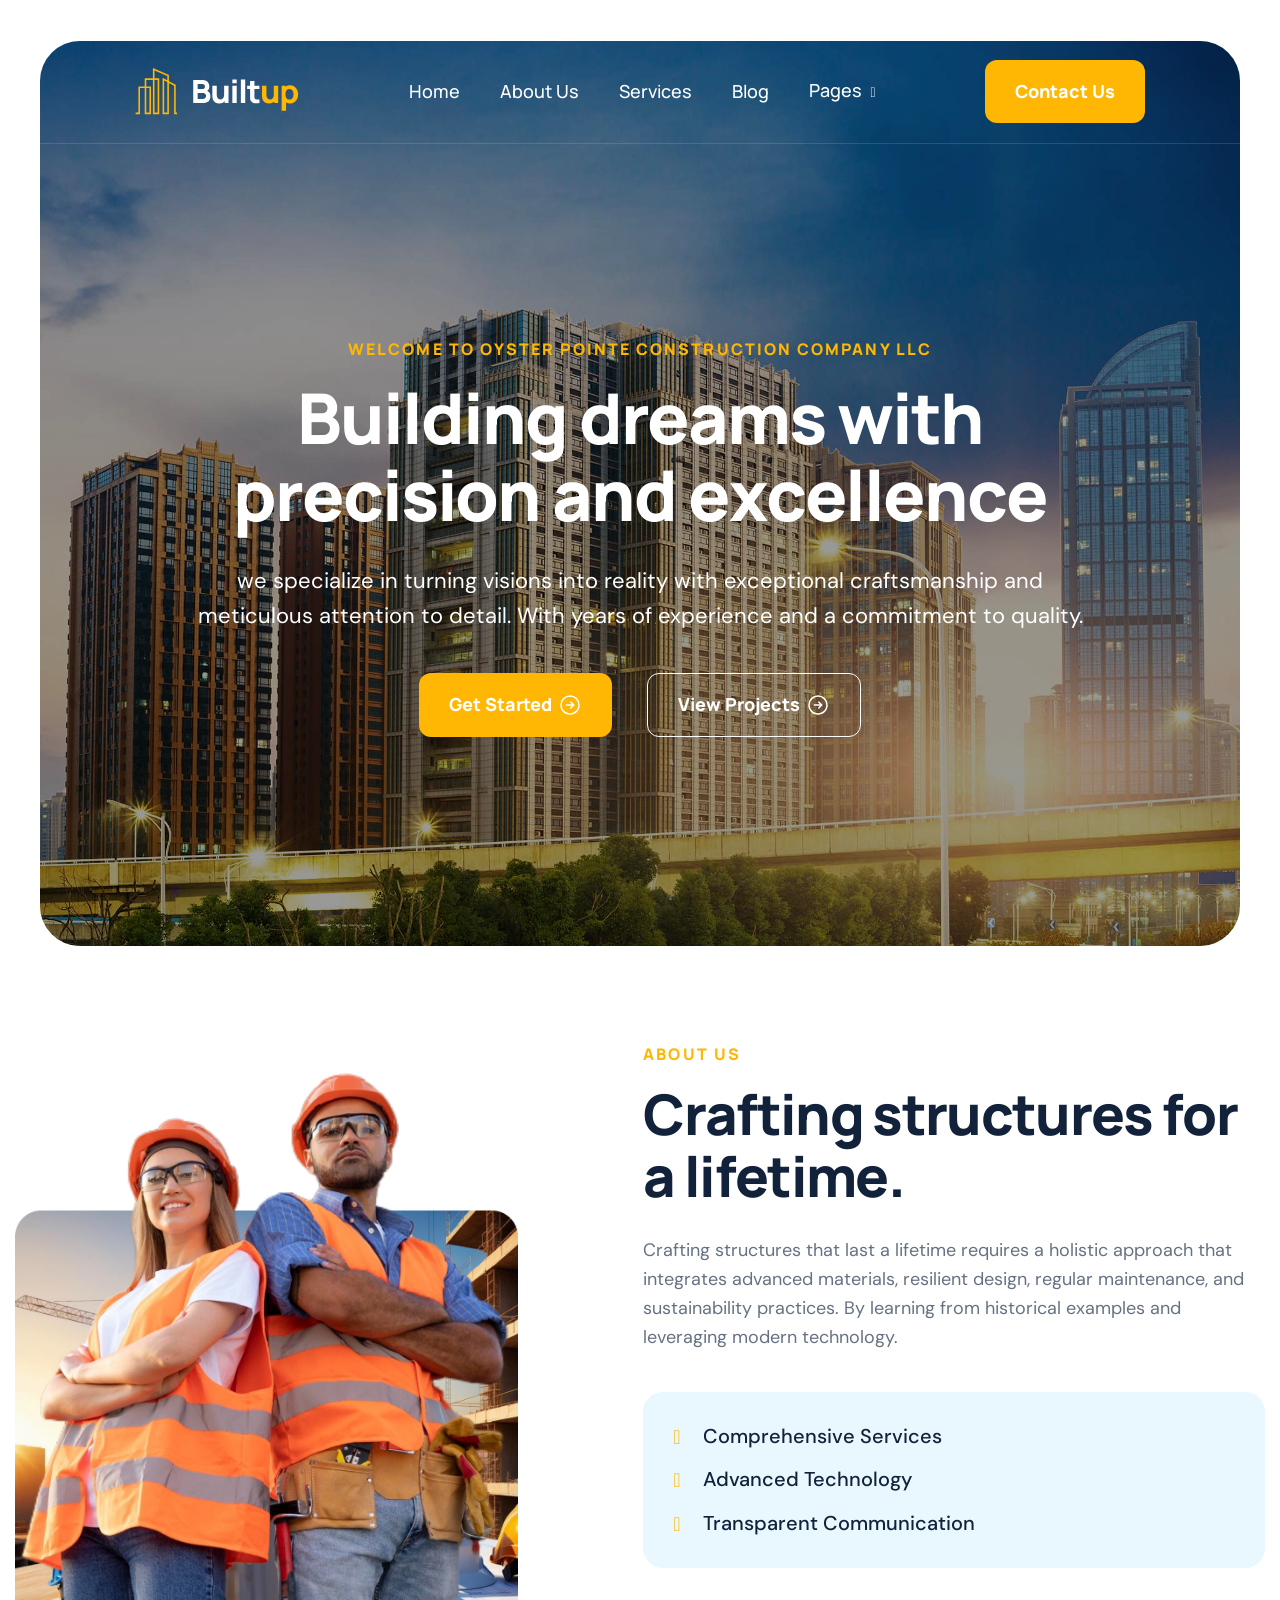
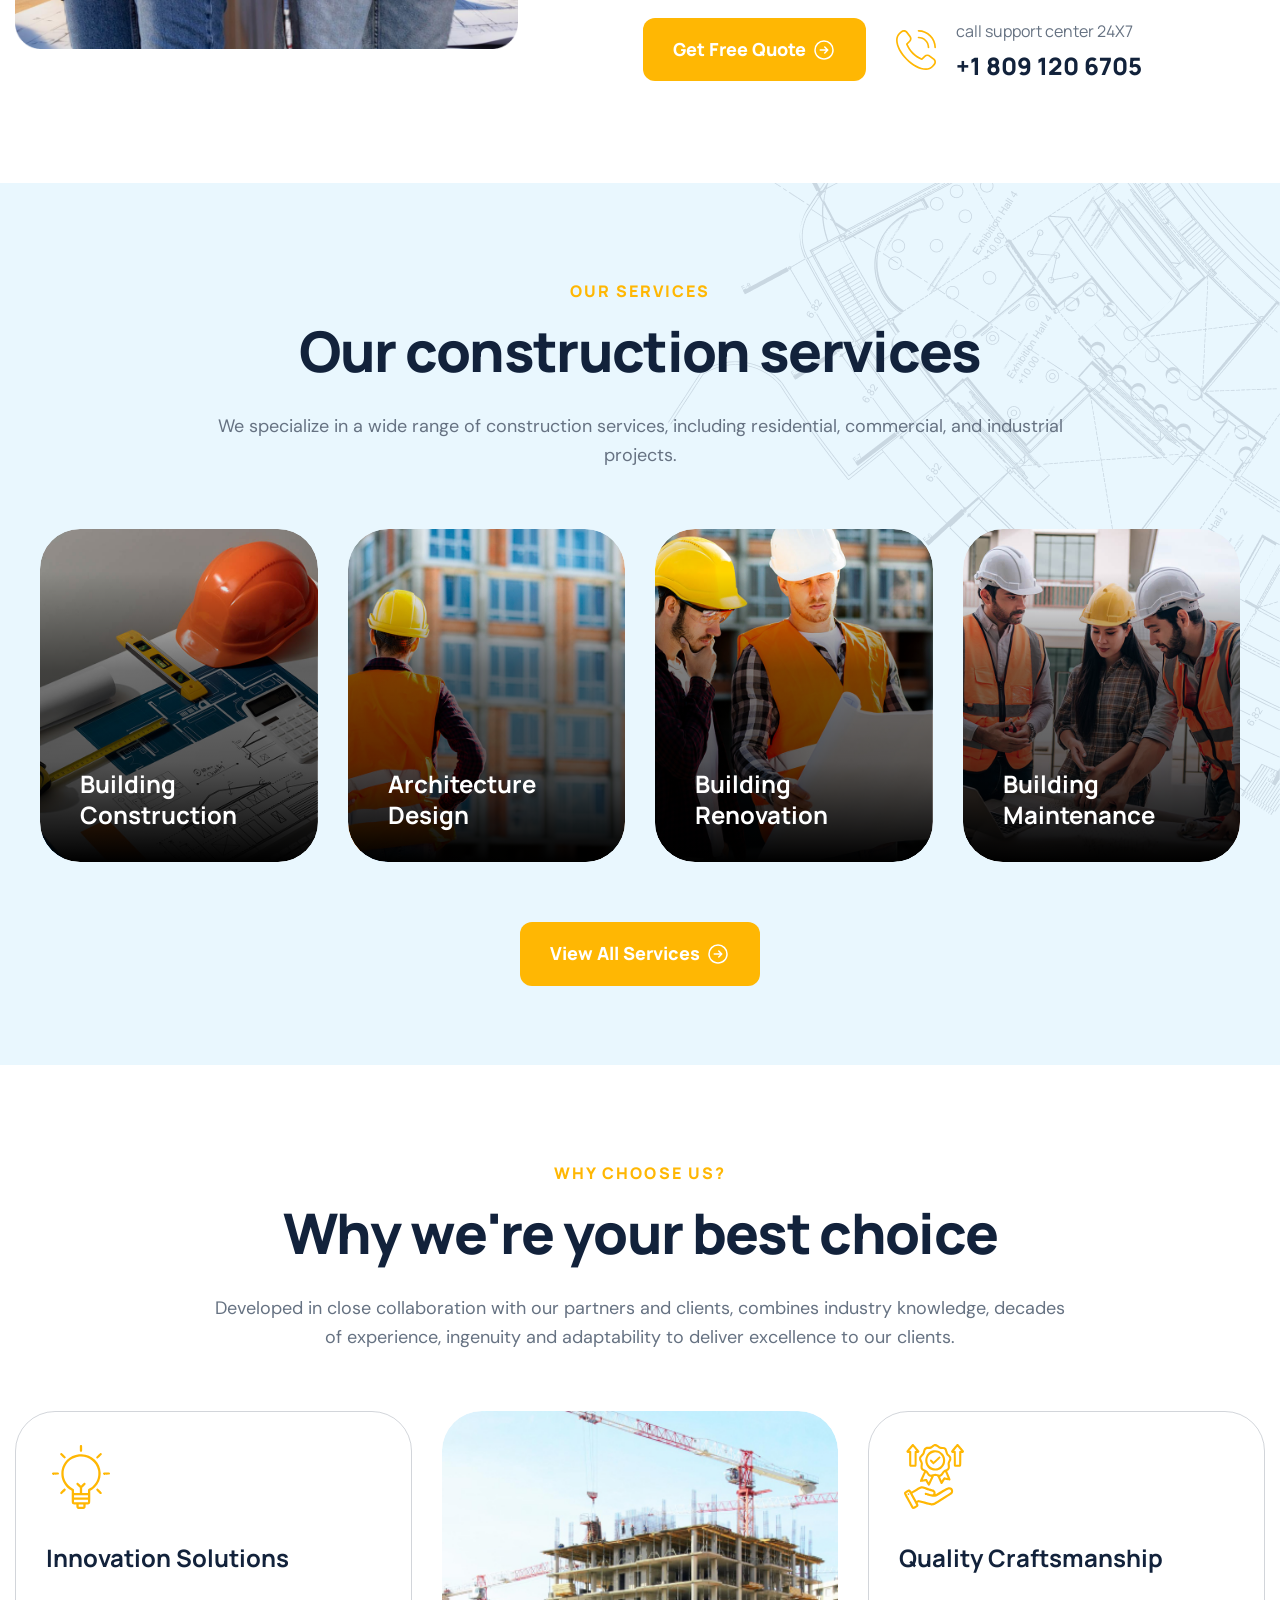
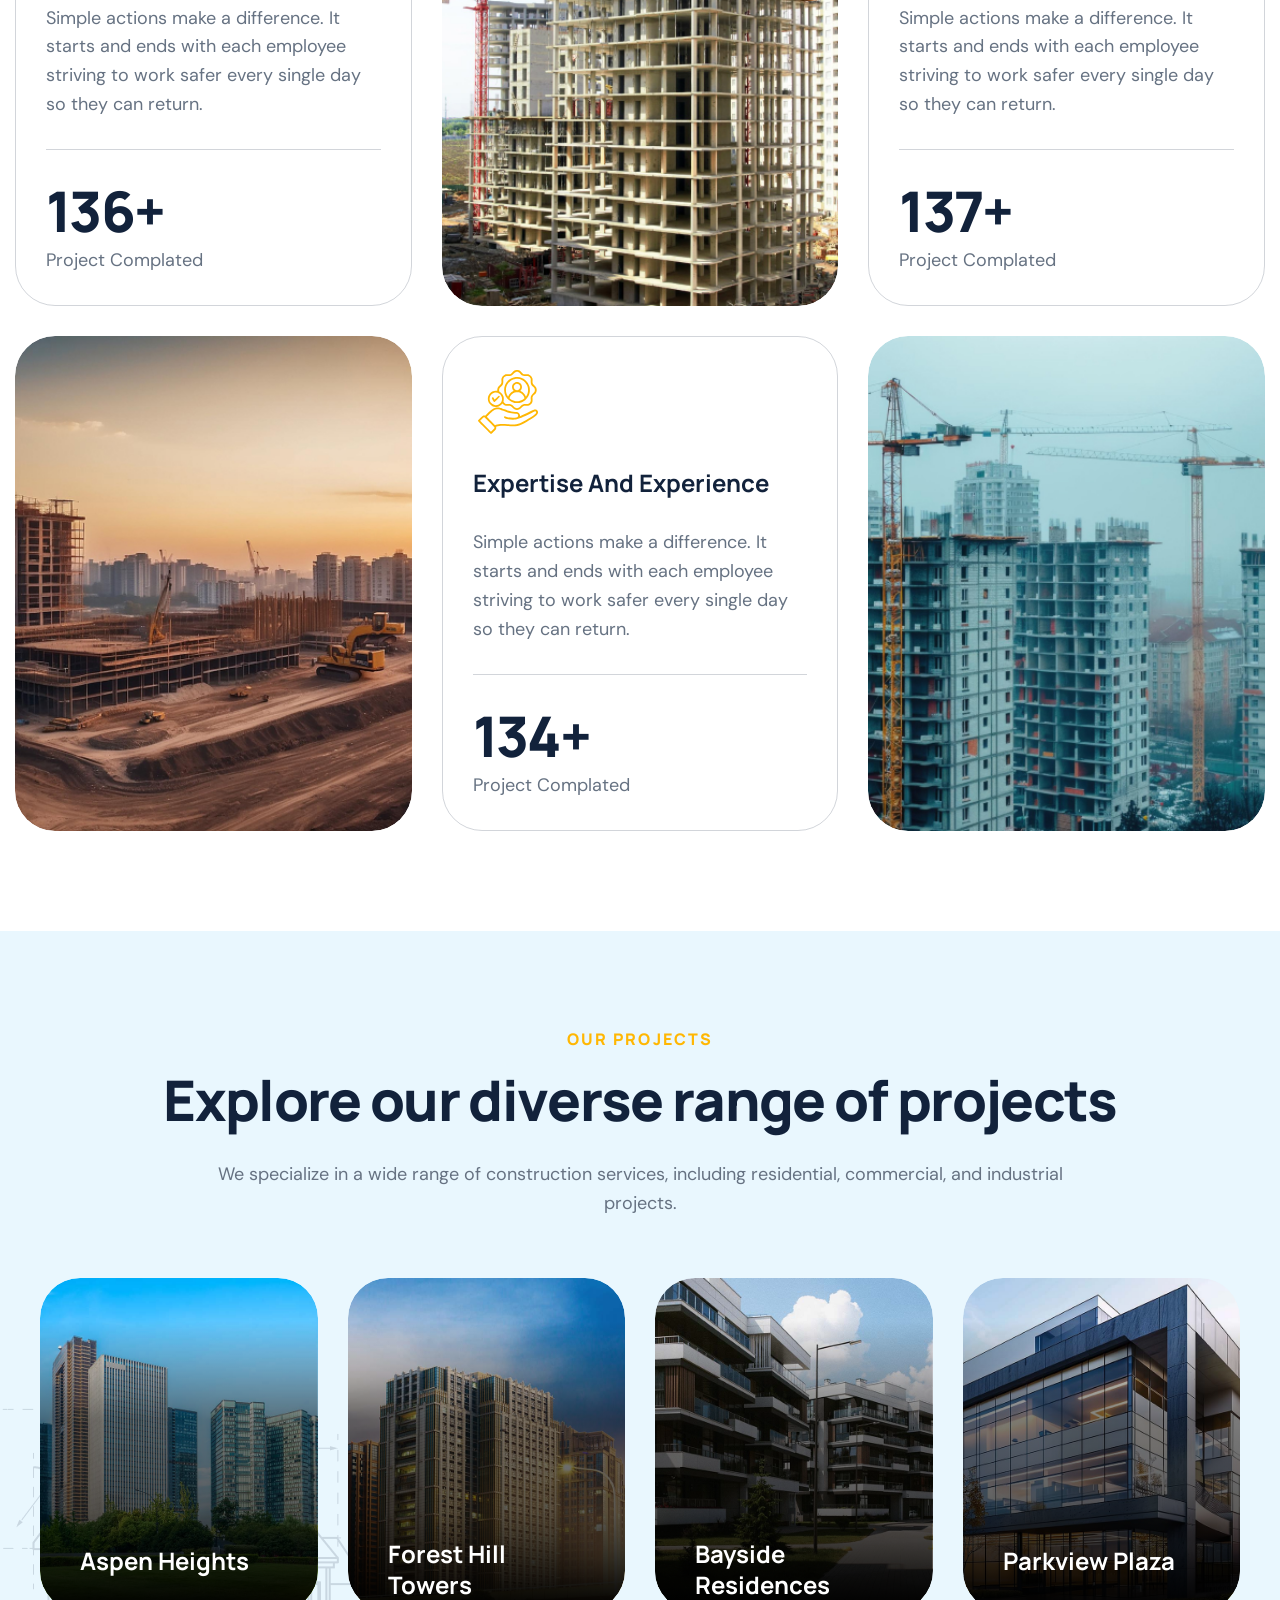
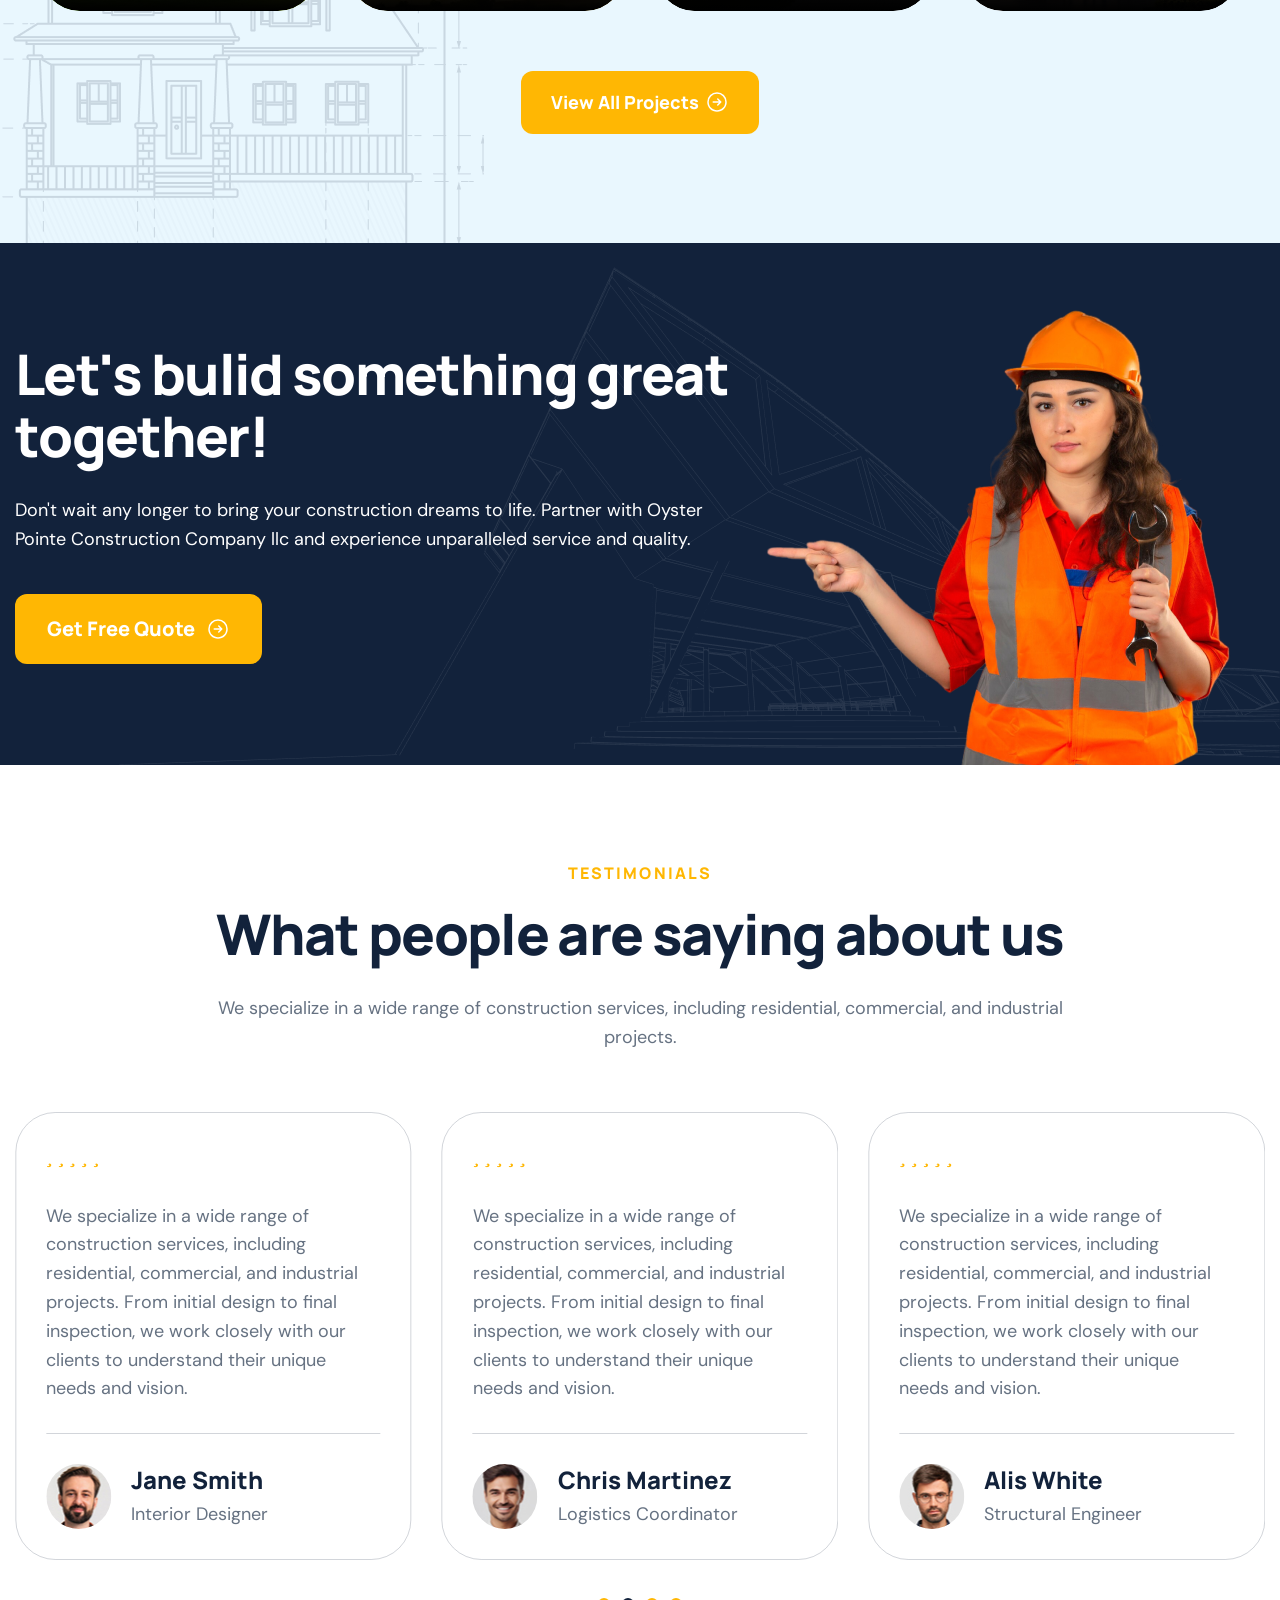
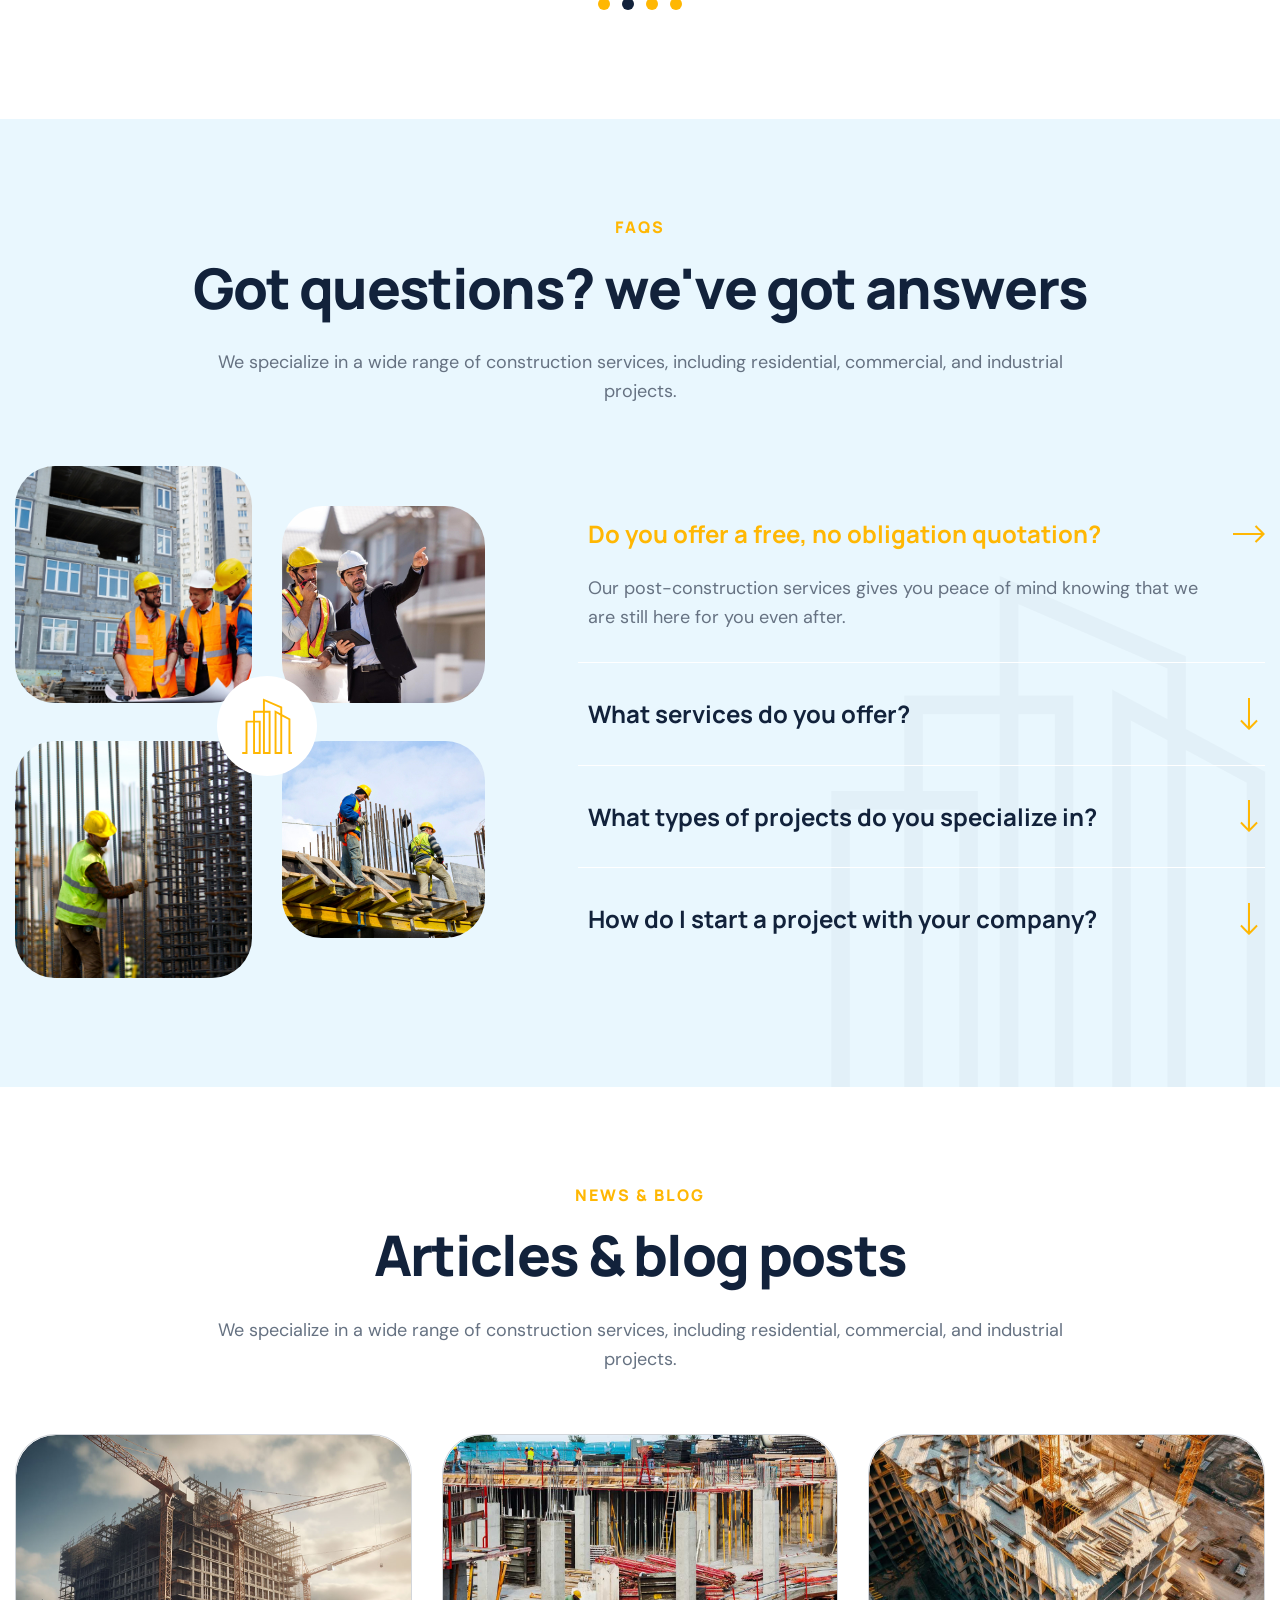
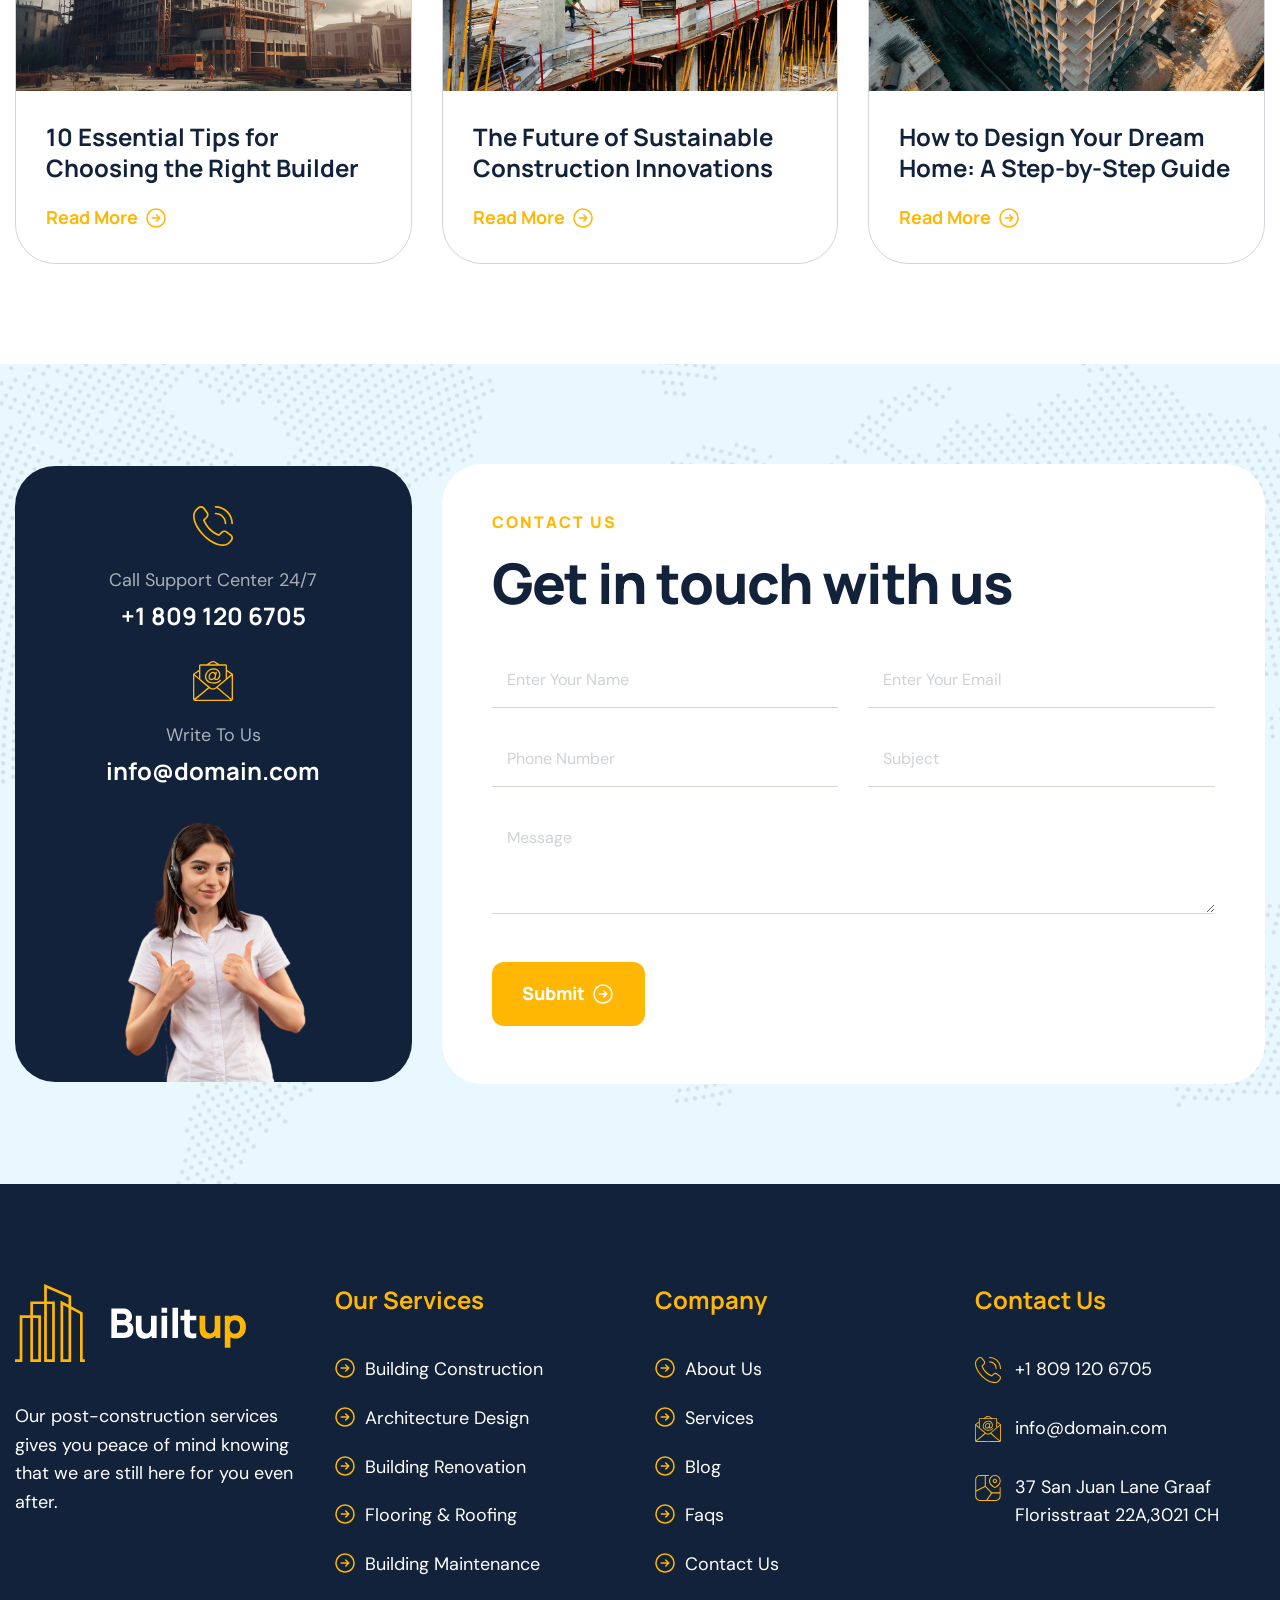
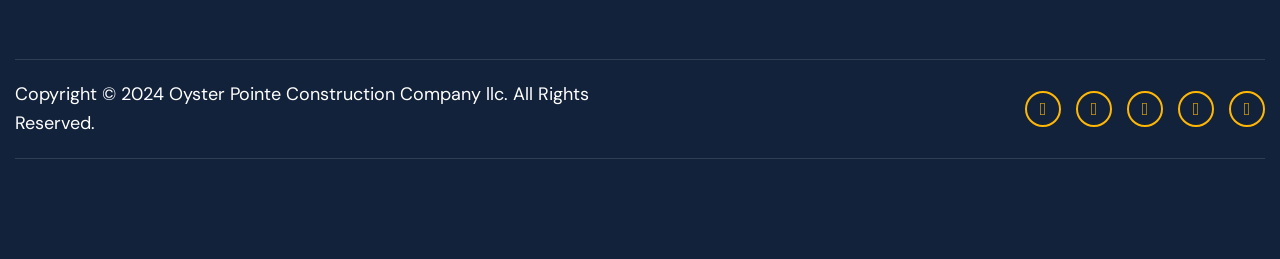
==== index.html @ 9fd646b0 "editing content and structure" ====
<!DOCTYPE html>
<html lang="zxx">

<head>
    <!-- Meta -->
    <meta charset="utf-8">
    <meta http-equiv="X-UA-Compatible" content="IE=edge">
    <meta name="viewport" content="width=device-width, initial-scale=1.0">
    <meta name="description" content="">
    <meta name="keywords" content="">
    <meta name="author" content="Awaiken">
    <!-- Page Title -->
    <title>Oyster Pointe Construction Company llc - Construction HTML Template</title>
    <!-- Favicon Icon -->
    <link rel="shortcut icon" type="image/x-icon" href="images/favicon.png">
    <!-- Google Fonts Css-->
    <link rel="preconnect" href="https://fonts.googleapis.com">
    <link rel="preconnect" href="https://fonts.gstatic.com" crossorigin>
    <link
        href="https://fonts.googleapis.com/css2?family=DM+Sans:ital,opsz,wght@0,9..40,100..1000;1,9..40,100..1000&family=Manrope:wght@200..800&display=swap"
        rel="stylesheet">
    <!-- Bootstrap Css -->
    <link href="css/bootstrap.min.css" rel="stylesheet" media="screen">
    <!-- SlickNav Css -->
    <link href="css/slicknav.min.css" rel="stylesheet">
    <!-- Swiper Css -->
    <link rel="stylesheet" href="css/swiper-bundle.min.css">
    <!-- Font Awesome Icon Css-->
    <link href="css/all.css" rel="stylesheet" media="screen">
    <!-- Animated Css -->
    <link href="css/animate.css" rel="stylesheet">
    <!-- Magnific Popup Core Css File -->
    <link rel="stylesheet" href="css/magnific-popup.css">
    <!-- Mouse Cursor Css File -->
    <link rel="stylesheet" href="css/mousecursor.css">
    <!-- Main Custom Css -->
    <link href="css/custom.css" rel="stylesheet" media="screen">
</head>

<body>

    <!-- Preloader Start -->
    <div class="preloader">
        <div class="loading-container">
            <div class="loading"></div>
            <div id="loading-icon"><img src="images/loader.svg" alt=""></div>
        </div>
    </div>
    <!-- Preloader End -->

    <!-- Header Start -->
    <header class="main-header">
        <div class="header-sticky">
            <nav class="navbar navbar-expand-lg">
                <div class="container-fluid">
                    <!-- Logo Start -->
                    <a class="navbar-brand" href="./">
                        <img src="images/logo.svg" alt="Logo">
                    </a>
                    <!-- Logo End -->

                    <!-- Main Menu Start -->
                    <div class="collapse navbar-collapse main-menu">
                        <div class="nav-menu-wrapper">
                            <ul class="navbar-nav mr-auto" id="menu">
                                <li class="nav-item"><a class="nav-link" href="./">Home</a>
                                </li>
                                <li class="nav-item"><a class="nav-link" href="about.html">About Us</a></li>
                                <li class="nav-item"><a class="nav-link" href="service.html">Services</a></li>
                                <li class="nav-item"><a class="nav-link" href="blog.html">Blog</a></li>
                                <li class="nav-item submenu"><a class="nav-link" href="#">Pages</a>
                                    <ul>
                                        <li class="nav-item"><a class="nav-link" href="team.html">Our Team</a></li>
                                        <li class="nav-item"><a class="nav-link" href="faqs.html">FAQ</a></li>
                                    </ul>
                                </li>
                                <li class="nav-item highlighted-menu"><a class="nav-link" href="contact.html">Contact
                                        Us</a></li>
                            </ul>
                        </div>
                        <!-- Let’s Start Button Start -->
                        <div class="header-btn d-inline-flex">
                            <a href="contact.html" class="btn-default">Contact Us</a>
                        </div>
                        <!-- Let’s Start Button End -->
                    </div>
                    <!-- Main Menu End -->
                    <div class="navbar-toggle"></div>
                </div>
            </nav>
            <div class="responsive-menu"></div>
        </div>
    </header>
    <!-- Header End -->

    <!-- Hero Section Start -->
    <div class="hero bg-section hero-video">
        <!-- Video Start -->
        <div class="hero-bg-video">
            <!-- Selfhosted Video Start -->
            <video autoplay muted loop id="myVideo">
                <source src="images/hero-bg-video.mp4" type="video/mp4">
            </video>
            <!-- Selfhosted Video End -->

            <!-- Youtube Video Start -->
            <!-- <div id="herovideo" class="player" data-property="{videoURL:'TzfnlPxCZv0',containment:'.hero-video', showControls:false, autoPlay:true, loop:true, vol:0, mute:false, startAt:0,  stopAt:296, opacity:1, addRaster:true, quality:'large', optimizeDisplay:true}"></div> -->
            <!-- Youtube Video End -->
        </div>
        <!-- Video End -->
        <div class="container">
            <div class="row align-items-center">
                <div class="col-lg-12">
                    <!-- Hero Content Start -->
                    <div class="hero-content">
                        <div class="section-title">
                            <h3 class="wow fadeInUp">welcome to Oyster Pointe Construction Company llc</h3>
                            <h1 class="text-anime-style-3" data-cursor="-opaque">Building dreams with precision and
                                excellence</h1>
                            <p class="wow fadeInUp" data-wow-delay="0.25s">we specialize in turning visions into reality
                                with exceptional craftsmanship and meticulous attention to detail. With years of
                                experience and a commitment to quality.</p>
                        </div>

                        <div class="hero-content-body wow fadeInUp" data-wow-delay="0.5s">
                            <a href="#" class="btn-default">get started</a>
                            <a href="#" class="btn-default btn-highlighted">view Projects</a>
                        </div>
                    </div>
                    <!-- Hero Content End -->
                </div>
            </div>
        </div>
    </div>
    <!-- Hero Section End -->

    <!-- About Section Start -->
    <div class="about-us">
        <div class="container">
            <div class="row align-items-center">
                <div class="col-lg-5">
                    <!-- About Us Image Start -->
                    <div class="about-image">
                        <div class="about-img">
                            <figure class="reveal">
                                <img src="images/about-us-img.png" alt="">
                            </figure>
                        </div>
                    </div>
                    <!-- About Us Image End -->
                </div>

                <div class="col-lg-7">
                    <!-- About Content Start -->
                    <div class="about-content">
                        <!-- Section Title Start -->
                        <div class="section-title">
                            <h3 class="wow fadeInUp">About us</h3>
                            <h2 class="text-anime-style-3" data-cursor="-opaque">Crafting structures for a lifetime.
                            </h2>
                            <p class="wow fadeInUp" data-wow-delay="0.25s">Crafting structures that last a lifetime
                                requires a holistic approach that integrates advanced materials, resilient design,
                                regular maintenance, and sustainability practices. By learning from historical examples
                                and leveraging
                                modern technology.</p>
                        </div>
                        <!-- Section Title End -->

                        <!-- About Content Body Start -->
                        <div class="about-content-body wow fadeInUp" data-wow-delay="0.5s">
                            <ul>
                                <li>Comprehensive Services</li>
                                <li>Advanced Technology</li>
                                <li>Transparent Communication</li>
                            </ul>
                        </div>
                        <!-- About Content Body End -->

                        <!-- About Content Footer Start -->
                        <div class="about-content-footer wow fadeInUp" data-wow-delay="0.75s">
                            <div class="about-footer-btn">
                                <a href="#" class="btn-default">get free quote</a>
                            </div>
                            <div class="about-contact-support">
                                <div class="icon-box">
                                    <img src="images/icon-phone.svg" alt="">
                                </div>
                                <div class="about-support-content">
                                    <p>call support center 24X7</p>
                                    <h3>+1 809 120 6705</h3>
                                </div>
                            </div>
                        </div>
                        <!-- About Content Footer End -->
                    </div>
                </div>
            </div>
        </div>
    </div>
    <!-- About Section End -->

    <!-- Our Service Section Start -->
    <div class="our-service">
        <div class="light-bg-section">
            <div class="container-fluid">
                <div class="row section-row">
                    <div class="col-lg-12">
                        <!-- Section Title Start -->
                        <div class="section-title">
                            <h3 class="wow fadeInUp">our services</h3>
                            <h2 class="text-anime-style-3" data-cursor="-opaque">Our construction services</h2>
                            <p class="wow fadeInUp" data-wow-delay="0.25s">We specialize in a wide range of construction
                                services, including residential, commercial, and industrial projects.</p>
                        </div>
                        <!-- Section Title End -->
                    </div>
                </div>

                <div class="row">
                    <div class="col-lg-3 col-md-6">
                        <!-- Service Item Start -->
                        <div class="service-item wow fadeInUp" data-wow-delay="0.25s">
                            <!-- Service Image Start -->
                            <div class="service-image" data-cursor-text="View">
                                <a href="./service.html">
                                    <figure>
                                        <img src="images/service-img-1.jpg" alt="">
                                    </figure>
                                </a>
                            </div>
                            <!-- Service Image End -->

                            <!-- Service Body Start -->
                            <div class="service-body">
                                <!-- Service Body Title Start -->
                                <div class="service-body-title">
                                    <h3>building construction</h3>
                                </div>
                                <!-- Service Body Title End -->

                                <!-- Service Content Start -->
                                <div class="service-content">
                                    <p>Our post-construction services gives you peace of mind knowing that we are still
                                        here for you even after.</p>
                                    <div class="service-content-footer">
                                        <a href="./service.html" class="readmore-btn">view more</a>
                                    </div>
                                </div>
                                <!-- Service Content End -->
                            </div>
                            <!-- Service Body End -->
                        </div>
                        <!-- Service Item End -->
                    </div>

                    <div class="col-lg-3 col-md-6">
                        <!-- Service Item Start -->
                        <div class="service-item wow fadeInUp" data-wow-delay="0.5s">
                            <!-- Service Image Start -->
                            <div class="service-image" data-cursor-text="View">
                                <a href="./service.html">
                                    <figure>
                                        <img src="images/service-img-2.jpg" alt="">
                                    </figure>
                                </a>
                            </div>
                            <!-- Service Image End -->

                            <!-- Service Body Start -->
                            <div class="service-body">
                                <!-- Service Body Title Start -->
                                <div class="service-body-title">
                                    <h3>architecture design</h3>
                                </div>
                                <!-- Service Body Title End -->

                                <!-- Service Content Start -->
                                <div class="service-content">
                                    <p>Our post-construction services gives you peace of mind knowing that we are still
                                        here for you even after.</p>
                                    <div class="service-content-footer">
                                        <a href="./service.html" class="readmore-btn">view more</a>
                                    </div>
                                </div>
                                <!-- Service Content End -->
                            </div>
                            <!-- Service Body End -->
                        </div>
                        <!-- Service Item End -->
                    </div>

                    <div class="col-lg-3 col-md-6">
                        <!-- Service Item Start -->
                        <div class="service-item wow fadeInUp" data-wow-delay="0.75s">
                            <!-- Service Image Start -->
                            <div class="service-image" data-cursor-text="View">
                                <a href="./service.html">
                                    <figure>
                                        <img src="images/service-img-3.jpg" alt="">
                                    </figure>
                                </a>
                            </div>
                            <!-- Service Image End -->

                            <!-- Service Body Start -->
                            <div class="service-body">
                                <!-- Service Body Title Start -->
                                <div class="service-body-title">
                                    <h3>building renovation</h3>
                                </div>
                                <!-- Service Body Title End -->

                                <!-- Service Content Start -->
                                <div class="service-content">
                                    <p>Our post-construction services gives you peace of mind knowing that we are still
                                        here for you even after.</p>
                                    <div class="service-content-footer">
                                        <a href="./service.html" class="readmore-btn">view more</a>
                                    </div>
                                </div>
                                <!-- Service Content End -->
                            </div>
                            <!-- Service Body End -->
                        </div>
                        <!-- Service Item End -->
                    </div>

                    <div class="col-lg-3 col-md-6">
                        <!-- Service Item Start -->
                        <div class="service-item wow fadeInUp" data-wow-delay="1s">
                            <!-- Service Image Start -->
                            <div class="service-image" data-cursor-text="View">
                                <a href="./service.html">
                                    <figure>
                                        <img src="images/service-img-4.jpg" alt="">
                                    </figure>
                                </a>
                            </div>
                            <!-- Service Image End -->

                            <!-- Service Body Start -->
                            <div class="service-body">
                                <!-- Service Body Title Start -->
                                <div class="service-body-title">
                                    <h3>building maintenance</h3>
                                </div>
                                <!-- Service Body Title End -->

                                <!-- Service Content Start -->
                                <div class="service-content">
                                    <p>Our post-construction services gives you peace of mind knowing that we are still
                                        here for you even after.</p>
                                    <div class="service-content-footer">
                                        <a href="./service.html" class="readmore-btn">view more</a>
                                    </div>
                                </div>
                                <!-- Service Content End -->
                            </div>
                            <!-- Service Body End -->
                        </div>
                        <!-- Service Item End -->
                    </div>

                    <!-- Services Footer Btn Start -->
                    <div class="service-footer-btn wow fadeInUp" data-wow-delay="1.25s">
                        <a href="./service.html" class="btn-default">view all services</a>
                    </div>
                    <!-- Services Footer Btn End -->
                </div>
            </div>
        </div>
    </div>
    <!-- Our Service Section End -->

    <!-- Why Choose Us Section Start -->
    <div class="why-choose-us">
        <div class="container">
            <div class="row section-row">
                <div class="col-lg-12">
                    <!-- Section Title Start -->
                    <div class="section-title">
                        <h3 class="wow fadeInUp">why choose us?</h3>
                        <h2 class="text-anime-style-3" data-cursor="-opaque">Why we're your best choice</h2>
                        <p class="wow fadeInUp" data-wow-delay="0.25s">Developed in close collaboration with our
                            partners and clients, combines industry knowledge, decades of experience, ingenuity and
                            adaptability to deliver excellence to our clients.</p>
                    </div>
                    <!-- Section Title End -->
                </div>
            </div>

            <div class="row">
                <div class="col-lg-4 col-md-6">
                    <!-- Why Choose Item Start -->
                    <div class="why-choose-item wow fadeInUp" data-wow-delay="0.25s">
                        <div class="icon-box">
                            <img src="images/icon-why-choose-1.svg" alt="">
                        </div>
                        <div class="why-choose-content">
                            <h3>innovation solutions</h3>
                            <p>Simple actions make a difference. It starts and ends with each employee striving to work
                                safer every single day so they can return.</p>
                        </div>
                        <div class="why-choose-counter">
                            <h3><span class="counter">800</span>+</h3>
                            <p>project complated</p>
                        </div>
                    </div>
                    <!-- Why Choose Item End -->
                </div>

                <div class="col-lg-4 col-md-6">
                    <!-- Why Choose Image Start -->
                    <div class="why-choose-image">
                        <figure class="image-anime reveal">
                            <img src="images/why-choose-img-1.jpg" alt="">
                        </figure>
                    </div>
                    <!-- Why Choose Image End -->
                </div>

                <div class="col-lg-4 col-md-6">
                    <!-- Why Choose Item Start -->
                    <div class="why-choose-item wow fadeInUp" data-wow-delay="0.25s">
                        <div class="icon-box">
                            <img src="images/icon-why-choose-2.svg" alt="">
                        </div>
                        <div class="why-choose-content">
                            <h3>quality craftsmanship</h3>
                            <p>Simple actions make a difference. It starts and ends with each employee striving to work
                                safer every single day so they can return.</p>
                        </div>
                        <div class="why-choose-counter">
                            <h3><span class="counter">800</span>+</h3>
                            <p>project complated</p>
                        </div>
                    </div>
                    <!-- Why Choose Item End -->
                </div>

                <div class="col-lg-4 col-md-6">
                    <!-- Why Choose Image Start -->
                    <div class="why-choose-image">
                        <figure class="image-anime reveal">
                            <img src="images/why-choose-img-2.jpg" alt="">
                        </figure>
                    </div>
                    <!-- Why Choose Image End -->
                </div>

                <div class="col-lg-4 col-md-6">
                    <!-- Why Choose Item Start -->
                    <div class="why-choose-item wow fadeInUp" data-wow-delay="0.25s">
                        <div class="icon-box">
                            <img src="images/icon-why-choose-3.svg" alt="">
                        </div>
                        <div class="why-choose-content">
                            <h3>expertise and experience</h3>
                            <p>Simple actions make a difference. It starts and ends with each employee striving to work
                                safer every single day so they can return.</p>
                        </div>
                        <div class="why-choose-counter">
                            <h3><span class="counter">800</span>+</h3>
                            <p>project complated</p>
                        </div>
                    </div>
                    <!-- Why Choose Item End -->
                </div>

                <div class="col-lg-4 col-md-6">
                    <!-- Why Choose Image Start -->
                    <div class="why-choose-image">
                        <figure class="image-anime reveal">
                            <img src="images/why-choose-img-3.jpg" alt="">
                        </figure>
                    </div>
                    <!-- Why Choose Image End -->
                </div>
            </div>
        </div>
    </div>
    <!-- Why Choose Us Section End -->

    <!-- Our Projects Section Start -->
    <div class="our-projects">
        <div class="light-bg-section">
            <div class="container-fluid">
                <div class="row section-row">
                    <div class="col-lg-12">
                        <!-- Section Title Start -->
                        <div class="section-title">
                            <h3 class="wow fadeInUp">our projects</h3>
                            <h2 class="text-anime-style-3" data-cursor="-opaque">Explore our diverse range of projects
                            </h2>
                            <p class="wow fadeInUp" data-wow-delay="0.25s">We specialize in a wide range of construction
                                services, including residential, commercial, and industrial projects.</p>
                        </div>
                        <!-- Section Title End -->
                    </div>
                </div>

                <div class="row">
                    <div class="col-lg-3 col-md-6">
                        <!-- Project Item Start -->
                        <div class="project-item wow fadeInUp" data-wow-delay="0.25s">
                            <!-- Project Image Start -->
                            <div class="project-image" data-cursor-text="View">
                                <a href="#">
                                    <figure>
                                        <img src="images/our-project-1.jpg" alt="">
                                    </figure>
                                </a>
                            </div>
                            <!-- Project Image End -->

                            <!-- Project Body Start -->
                            <div class="project-body">
                                <!-- Project Body Title Start -->
                                <div class="project-body-title">
                                    <h3>aspen heights</h3>
                                </div>
                                <!-- Project Body Title End -->

                                <!-- Project Content Start -->
                                <div class="project-content">
                                    <p>Our post-construction services gives you peace of mind knowing that we are still
                                        here for you even after.</p>
                                    <div class="project-content-footer">
                                    </div>
                                </div>
                                <!-- Project Content End -->
                            </div>
                            <!-- Project Body End -->
                        </div>
                        <!-- Project Item End -->
                    </div>

                    <div class="col-lg-3 col-md-6">
                        <!-- Project Item Start -->
                        <div class="project-item wow fadeInUp" data-wow-delay="0.5s">
                            <!-- Project Image Start -->
                            <div class="project-image" data-cursor-text="View">
                                <a href="#">
                                    <figure>
                                        <img src="images/our-project-2.jpg" alt="">
                                    </figure>
                                </a>
                            </div>

                            <!-- Project Image End -->

                            <!-- Project Body Start -->
                            <div class="project-body">
                                <!-- Project Body Title Start -->
                                <div class="project-body-title">
                                    <h3>forest hill towers</h3>
                                </div>
                                <!-- Project Body Title End -->

                                <!-- Project Content Start -->
                                <div class="project-content">
                                    <p>Our post-construction services gives you peace of mind knowing that we are still
                                        here for you even after.</p>
                                    <div class="project-content-footer">
                                    </div>
                                </div>
                                <!-- Project Content End -->
                            </div>
                            <!-- Project Body End -->
                        </div>
                        <!-- Project Item End -->
                    </div>

                    <div class="col-lg-3 col-md-6">
                        <!-- Project Item Start -->
                        <div class="project-item wow fadeInUp" data-wow-delay="0.75s">
                            <!-- Project Image Start -->
                            <div class="project-image" data-cursor-text="View">
                                <a href="#">
                                    <figure>
                                        <img src="images/our-project-3.jpg" alt="">
                                    </figure>
                                </a>
                            </div>
                            <!-- Project Image End -->

                            <!-- Project Body Start -->
                            <div class="project-body">
                                <!-- Project Body Title Start -->
                                <div class="project-body-title">
                                    <h3>bayside residences</h3>
                                </div>
                                <!-- Project Body Title End -->

                                <!-- Project Content Start -->
                                <div class="project-content">
                                    <p>Our post-construction services gives you peace of mind knowing that we are still
                                        here for you even after.</p>
                                    <div class="project-content-footer">
                                    </div>
                                </div>
                                <!-- Project Content End -->
                            </div>
                            <!-- Project Body End -->
                        </div>
                        <!-- Project Item End -->
                    </div>

                    <div class="col-lg-3 col-md-6">
                        <!-- Project Item Start -->
                        <div class="project-item wow fadeInUp" data-wow-delay="1s">
                            <!-- Project Image Start -->
                            <div class="project-image" data-cursor-text="View">
                                <a href="#">
                                    <figure>
                                        <img src="images/our-project-4.jpg" alt="">
                                    </figure>
                                </a>
                            </div>
                            <!-- Project Image End -->

                            <!-- Project Body Start -->
                            <div class="project-body">
                                <!-- Project Body Title Start -->
                                <div class="project-body-title">
                                    <h3>parkview plaza</h3>
                                </div>
                                <!-- Project Body Title End -->

                                <!-- Project Content Start -->
                                <div class="project-content">
                                    <p>Our post-construction services gives you peace of mind knowing that we are still
                                        here for you even after.</p>
                                    <div class="project-content-footer">
                                    </div>
                                </div>
                                <!-- Project Content End -->
                            </div>
                            <!-- Project Body End -->
                        </div>
                        <!-- Project Item End -->
                    </div>

                    <!-- Services Footer Btn Start -->
                    <div class="project-footer-btn wow fadeInUp" data-wow-delay="1.25s">
                        <a href="./project.html" class="btn-default">view all projects</a>
                    </div>
                    <!-- Services Footer Btn End -->
                </div>
            </div>
        </div>
    </div>
    <!-- Our Projects Section End -->

    <!-- Cta Box Section Start -->
    <div class="cta-box">
        <div class="container">
            <div class="row align-items-center">
                <div class="col-lg-7 col-md-8">
                    <!-- Section Title Start -->
                    <div class="section-title">
                        <h2 class="text-anime-style-3" data-cursor="-opaque">Let's bulid something great together!</h2>
                        <p class="wow fadeInUp">Don't wait any longer to bring your construction dreams to life. Partner
                            with Oyster Pointe Construction Company llc and experience unparalleled service and quality.
                        </p>
                    </div>
                    <!-- Section Title End -->
                    <!-- Section Btn Start -->
                    <div class="section-btn wow fadeInUp" data-wow-delay="0.25s">
                        <a href="#" class="btn-default btn-large">get free quote</a>
                    </div>
                    <!-- Section Btn End -->
                </div>

                <div class="col-lg-5 col-md-4">
                    <!-- Cta Box Image Start -->
                    <div class="cta-box-image">
                        <figure>
                            <img src="images/cta-box-img.png" alt="">
                        </figure>
                    </div>
                    <!-- Cta Box Image End -->
                </div>
            </div>
        </div>
    </div>
    <!-- Cta Box Section End -->

    <!-- Our Testiminial Start -->
    <div class="our-testimonial">
        <div class="container">
            <div class="row section-row">
                <div class="col-lg-12">
                    <!-- Section Title Start -->
                    <div class="section-title">
                        <h3 class="wow fadeInUp">testimonials</h3>
                        <h2 class="text-anime-style-3" data-cursor="-opaque">What people are saying about us</h2>
                        <p class="wow fadeInUp" data-wow-delay="0.25s">We specialize in a wide range of construction
                            services, including residential, commercial, and industrial projects.</p>
                    </div>
                    <!-- Section Title End -->
                </div>
            </div>

            <div class="row">
                <div class="col-lg-12">
                    <!-- Testimonial Slider Start -->
                    <div class="testimonial-slider">
                        <div class="swiper">
                            <div class="swiper-wrapper" data-cursor-text="Drag">
                                <!-- Testimonial Slide Start -->
                                <div class="swiper-slide">
                                    <div class="testimonial-item">
                                        <div class="testimonial-header">
                                            <div class="testimonial-rating">
                                                <i class="fa-solid fa-star"></i>
                                                <i class="fa-solid fa-star"></i>
                                                <i class="fa-solid fa-star"></i>
                                                <i class="fa-solid fa-star"></i>
                                                <i class="fa-solid fa-star"></i>
                                            </div>
                                            <div class="testimonial-content">
                                                <p>We specialize in a wide range of construction services, including
                                                    residential, commercial, and industrial projects. From initial
                                                    design to final inspection, we work closely with our clients to
                                                    understand
                                                    their unique needs and vision.</p>
                                            </div>
                                        </div>
                                        <div class="testimonial-body">
                                            <div class="author-image">
                                                <figure class="image-anime">
                                                    <img src="images/author-1.jpg" alt="">
                                                </figure>
                                            </div>
                                            <div class="author-content">
                                                <h3>johan duo</h3>
                                                <p>project manager</p>
                                            </div>
                                        </div>
                                    </div>
                                </div>
                                <!-- Testimonial Slide End -->

                                <!-- Testimonial Slide Start -->
                                <div class="swiper-slide">
                                    <div class="testimonial-item">
                                        <div class="testimonial-header">
                                            <div class="testimonial-rating">
                                                <i class="fa-solid fa-star"></i>
                                                <i class="fa-solid fa-star"></i>
                                                <i class="fa-solid fa-star"></i>
                                                <i class="fa-solid fa-star"></i>
                                                <i class="fa-solid fa-star"></i>
                                            </div>
                                            <div class="testimonial-content">
                                                <p>We specialize in a wide range of construction services, including
                                                    residential, commercial, and industrial projects. From initial
                                                    design to final inspection, we work closely with our clients to
                                                    understand
                                                    their unique needs and vision.</p>
                                            </div>
                                        </div>
                                        <div class="testimonial-body">
                                            <div class="author-image">
                                                <figure class="image-anime">
                                                    <img src="images/author-2.jpg" alt="">
                                                </figure>
                                            </div>
                                            <div class="author-content">
                                                <h3>Jane Smith</h3>
                                                <p>interior designer</p>
                                            </div>
                                        </div>
                                    </div>
                                </div>
                                <!-- Testimonial Slide End -->

                                <!-- Testimonial Slide Start -->
                                <div class="swiper-slide">
                                    <div class="testimonial-item">
                                        <div class="testimonial-header">
                                            <div class="testimonial-rating">
                                                <i class="fa-solid fa-star"></i>
                                                <i class="fa-solid fa-star"></i>
                                                <i class="fa-solid fa-star"></i>
                                                <i class="fa-solid fa-star"></i>
                                                <i class="fa-solid fa-star"></i>
                                            </div>
                                            <div class="testimonial-content">
                                                <p>We specialize in a wide range of construction services, including
                                                    residential, commercial, and industrial projects. From initial
                                                    design to final inspection, we work closely with our clients to
                                                    understand
                                                    their unique needs and vision.</p>
                                            </div>
                                        </div>
                                        <div class="testimonial-body">
                                            <div class="author-image">
                                                <figure class="image-anime">
                                                    <img src="images/author-3.jpg" alt="">
                                                </figure>
                                            </div>
                                            <div class="author-content">
                                                <h3>chris martinez</h3>
                                                <p>logistics coordinator</p>
                                            </div>
                                        </div>
                                    </div>
                                </div>
                                <!-- Testimonial Slide End -->

                                <!-- Testimonial Slide Start -->
                                <div class="swiper-slide">
                                    <div class="testimonial-item">
                                        <div class="testimonial-header">
                                            <div class="testimonial-rating">
                                                <i class="fa-solid fa-star"></i>
                                                <i class="fa-solid fa-star"></i>
                                                <i class="fa-solid fa-star"></i>
                                                <i class="fa-solid fa-star"></i>
                                                <i class="fa-solid fa-star"></i>
                                            </div>
                                            <div class="testimonial-content">
                                                <p>We specialize in a wide range of construction services, including
                                                    residential, commercial, and industrial projects. From initial
                                                    design to final inspection, we work closely with our clients to
                                                    understand
                                                    their unique needs and vision.</p>
                                            </div>
                                        </div>
                                        <div class="testimonial-body">
                                            <div class="author-image">
                                                <figure class="image-anime">
                                                    <img src="images/author-4.jpg" alt="">
                                                </figure>
                                            </div>
                                            <div class="author-content">
                                                <h3>alis white</h3>
                                                <p>structural engineer</p>
                                            </div>
                                        </div>
                                    </div>
                                </div>
                                <!-- Testimonial Slide End -->
                            </div>
                            <div class="swiper-pagination"></div>
                        </div>
                    </div>
                    <!-- Testimonial Slider End -->
                </div>
            </div>
        </div>
    </div>
    <!-- Our Testiminial End -->

    <!-- Our FAQs Section Start -->
    <div class="our-faqs">
        <div class="container">
            <div class="row section-row">
                <div class="col-lg-12">
                    <!-- Section Title Start -->
                    <div class="section-title">
                        <h3 class="wow fadeInUp">faqs</h3>
                        <h2 class="text-anime-style-3" data-cursor="-opaque">Got questions? we've got answers</h2>
                        <p class="wow fadeInUp" data-wow-delay="0.25s">We specialize in a wide range of construction
                            services, including residential, commercial, and industrial projects.</p>
                    </div>
                    <!-- Section Title End -->
                </div>
            </div>

            <div class="row align-items-center">
                <div class="col-lg-5">
                    <!-- Our FAQs Images Start -->
                    <div class="our-faqs-images">
                        <div class="row align-items-end">
                            <div class="col-md-6 col-6">
                                <!-- FAQs Img Start -->
                                <div class="faqs-img-1">
                                    <figure class="image-anime reveal">
                                        <img src="images/our-faqs-img-1.jpg" alt="">
                                    </figure>
                                </div>
                                <!-- FAQs Img End -->
                            </div>
                            <div class="col-md-6 col-6">
                                <!-- FAQs Img Start -->
                                <div class="faqs-img-2">
                                    <figure class="image-anime reveal">
                                        <img src="images/our-faqs-img-2.jpg" alt="">
                                    </figure>
                                </div>
                                <!-- FAQs Img End -->
                            </div>
                        </div>

                        <div class="row align-items-start">
                            <div class="col-md-6 col-6">
                                <!-- FAQs Img Start -->
                                <div class="faqs-img-1">
                                    <figure class="image-anime reveal">
                                        <img src="images/our-faqs-img-3.jpg" alt="">
                                    </figure>
                                </div>
                                <!-- FAQs Img End -->
                            </div>
                            <div class="col-md-6 col-6">
                                <!-- FAQs Img Start -->
                                <div class="faqs-img-2">
                                    <figure class="image-anime reveal">
                                        <img src="images/our-faqs-img-4.jpg" alt="">
                                    </figure>
                                </div>
                                <!-- FAQs Img End -->
                            </div>
                        </div>

                        <div class="our-faqs-bulitup">
                            <img src="images/icon-faq-bulitup.svg" alt="">
                        </div>
                    </div>
                    <!-- Our FAQs Images End -->
                </div>

                <div class="col-lg-7">
                    <!-- FAQ Accordion Start -->
                    <div class="faq-accordion" id="accordion">
                        <!-- FAQ Item Start -->
                        <div class="accordion-item wow fadeInUp" data-wow-delay="0.25s">
                            <h2 class="accordion-header" id="headingOne">
                                <button class="accordion-button" type="button" data-bs-toggle="collapse"
                                    data-bs-target="#collapseOne" aria-expanded="true" aria-controls="collapseOne">
                                    Do you offer a free, no obligation quotation?
                                </button>
                            </h2>
                            <div id="collapseOne" class="accordion-collapse collapse show" aria-labelledby="headingOne"
                                data-bs-parent="#accordion">
                                <div class="accordion-body">
                                    <p>Our post-construction services gives you peace of mind knowing that we are still
                                        here for you even after.</p>
                                </div>
                            </div>
                        </div>
                        <!-- FAQ Item End -->

                        <!-- FAQ Item Start -->
                        <div class="accordion-item wow fadeInUp" data-wow-delay="0.5s">
                            <h2 class="accordion-header" id="headingTwo">
                                <button class="accordion-button collapsed" type="button" data-bs-toggle="collapse"
                                    data-bs-target="#collapseTwo" aria-expanded="false" aria-controls="collapseTwo">
                                    What services do you offer?
                                </button>
                            </h2>
                            <div id="collapseTwo" class="accordion-collapse collapse" aria-labelledby="headingTwo"
                                data-bs-parent="#accordion">
                                <div class="accordion-body">
                                    <p>Our post-construction services gives you peace of mind knowing that we are still
                                        here for you even after.</p>
                                </div>
                            </div>
                        </div>
                        <!-- FAQ Item End -->

                        <!-- FAQ Item Start -->
                        <div class="accordion-item wow fadeInUp" data-wow-delay="0.75s">
                            <h2 class="accordion-header" id="headingThree">
                                <button class="accordion-button collapsed" type="button" data-bs-toggle="collapse"
                                    data-bs-target="#collapseThree" aria-expanded="false" aria-controls="collapseThree">
                                    What types of projects do you specialize in?
                                </button>
                            </h2>
                            <div id="collapseThree" class="accordion-collapse collapse" aria-labelledby="headingThree"
                                data-bs-parent="#accordion">
                                <div class="accordion-body">
                                    <p>Our post-construction services gives you peace of mind knowing that we are still
                                        here for you even after.</p>
                                </div>
                            </div>
                        </div>
                        <!-- FAQ Item End -->

                        <!-- FAQ Item Start -->
                        <div class="accordion-item wow fadeInUp" data-wow-delay="1s">
                            <h2 class="accordion-header" id="headingfour">
                                <button class="accordion-button collapsed" type="button" data-bs-toggle="collapse"
                                    data-bs-target="#collapsefour" aria-expanded="false" aria-controls="collapsefour">
                                    How do I start a project with your company?
                                </button>
                            </h2>
                            <div id="collapsefour" class="accordion-collapse collapse" aria-labelledby="headingfour"
                                data-bs-parent="#accordion">
                                <div class="accordion-body">
                                    <p>Our post-construction services gives you peace of mind knowing that we are still
                                        here for you even after.</p>
                                </div>
                            </div>
                        </div>
                        <!-- FAQ Item End -->
                    </div>
                    <!-- FAQ Accordion End -->
                </div>
            </div>
        </div>
    </div>
    <!-- Our FAQs Section End -->

    <!-- Our Blog Section End -->
    <div class="our-blog">
        <div class="container">
            <div class="row section-row">
                <div class="col-lg-12">
                    <!-- Section Title Start -->
                    <div class="section-title">
                        <h3 class="wow fadeInUp">news & blog</h3>
                        <h2 class="text-anime-style-3" data-cursor="-opaque">Articles & blog posts</h2>
                        <p class="wow fadeInUp" data-wow-delay="0.25s">We specialize in a wide range of construction
                            services, including residential, commercial, and industrial projects.</p>
                    </div>
                    <!-- Section Title End -->
                </div>
            </div>

            <div class="row">
                <div class="col-lg-4 col-md-6">
                    <!-- Blog Item Start -->
                    <div class="blog-item wow fadeInUp" data-wow-delay="0.25s">
                        <!-- Post Featured Image Start-->
                        <div class="post-featured-image" data-cursor-text="View">
                            <figure>
                                <a href="#" class="image-anime">
                                    <img src="images/post-1.jpg" alt="">
                                </a>
                            </figure>
                        </div>
                        <!-- Post Featured Image End -->

                        <!-- post Item Content Start -->
                        <div class="post-item-content">
                            <!-- post Item Body Start -->
                            <div class="post-item-body">
                                <h2><a href="#">10 Essential Tips for Choosing the Right Builder</a></h2>
                            </div>
                            <!-- Post Item Body End-->

                            <!-- Post Item Footer Start-->
                            <div class="post-item-footer">
                                <a href="#" class="readmore-btn">read more</a>
                            </div>
                            <!-- Post Item Footer End-->
                        </div>
                        <!-- post Item Content End -->
                    </div>
                    <!-- Blog Item End -->
                </div>

                <div class="col-lg-4 col-md-6">
                    <!-- Blog Item Start -->
                    <div class="blog-item wow fadeInUp" data-wow-delay="0.5s">
                        <!-- Post Featured Image Start-->
                        <div class="post-featured-image" data-cursor-text="View">
                            <figure>
                                <a href="#" class="image-anime">
                                    <img src="images/post-2.jpg" alt="">
                                </a>
                            </figure>
                        </div>
                        <!-- Post Featured Image End -->

                        <!-- post Item Content Start -->
                        <div class="post-item-content">
                            <!-- post Item Body Start -->
                            <div class="post-item-body">
                                <h2><a href="#">The Future of Sustainable Construction Innovations</a></h2>
                            </div>
                            <!-- Post Item Body End-->

                            <!-- Post Item Footer Start-->
                            <div class="post-item-footer">
                                <a href="#" class="readmore-btn">read more</a>
                            </div>
                            <!-- Post Item Footer End-->
                        </div>
                        <!-- post Item Content End -->
                    </div>
                    <!-- Blog Item End -->
                </div>

                <div class="col-lg-4 col-md-6">
                    <!-- Blog Item Start -->
                    <div class="blog-item wow fadeInUp" data-wow-delay="0.75s">
                        <!-- Post Featured Image Start-->
                        <div class="post-featured-image" data-cursor-text="View">
                            <figure>
                                <a href="#" class="image-anime">
                                    <img src="images/post-3.jpg" alt="">
                                </a>
                            </figure>
                        </div>
                        <!-- Post Featured Image End -->

                        <!-- post Item Content Start -->
                        <div class="post-item-content">
                            <!-- post Item Body Start -->
                            <div class="post-item-body">
                                <h2><a href="#">How to Design Your Dream Home: A Step-by-Step Guide</a></h2>
                            </div>
                            <!-- Post Item Body End-->

                            <!-- Post Item Footer Start-->
                            <div class="post-item-footer">
                                <a href="#" class="readmore-btn">read more</a>
                            </div>
                            <!-- Post Item Footer End-->
                        </div>
                        <!-- post Item Content End -->
                    </div>
                    <!-- Blog Item End -->
                </div>
            </div>
        </div>
    </div>
    <!-- Our Blog End -->

    <!-- Contact Us Section Start -->
    <div class="contact-us">
        <div class="container">
            <div class="row align-items-center">
                <div class="col-lg-4 col-md-5">
                    <!-- Contact Sidebar Start -->
                    <div class="contact-sidebar wow fadeInUp" data-wow-delay="0.25s">
                        <!-- Contact Info Start -->
                        <div class="contact-info">
                            <div class="icon-box">
                                <img src="images/icon-phone.svg" alt="">
                            </div>
                            <div class="contact-info-content">
                                <p>call support center 24/7</p>
                                <h3>+1 809 120 6705</h3>
                            </div>
                        </div>
                        <!-- Contact Info End -->

                        <!-- Contact Info Start -->
                        <div class="contact-info">
                            <div class="icon-box">
                                <img src="images/icon-mail.svg" alt="">
                            </div>
                            <div class="contact-info-content">
                                <p>write to us</p>
                                <h3>info@domain.com</h3>
                            </div>
                        </div>
                        <!-- Contact Info End -->

                        <!-- Contact Info Image Start -->
                        <div class="contact-info-image">
                            <figure>
                                <img src="images/contact-info-img.png" alt="">
                            </figure>
                        </div>
                        <!-- Contact Info Image End -->
                    </div>
                    <!-- Contact Sidebar End -->
                </div>

                <div class="col-lg-8 col-md-7">
                    <!-- Contact Form start -->
                    <div class="contact-form wow fadeInUp" data-wow-delay="0.25s">
                        <!-- Section Title Start -->
                        <div class="section-title">
                            <h3 class="wow fadeInUp">contact us</h3>
                            <h2 class="text-anime-style-3" data-cursor="-opaque">Get in touch with us</h2>
                        </div>
                        <!-- Section Title End -->

                        <form id="contactForm" action="#" method="POST" data-toggle="validator">
                            <div class="row">
                                <div class="form-group col-md-6 mb-4">
                                    <input type="text" name="name" class="form-control" id="name"
                                        placeholder="Enter Your name" required="">
                                    <div class="help-block with-errors"></div>
                                </div>

                                <div class="form-group col-md-6 mb-4">
                                    <input type="email" name="email" class="form-control" id="email"
                                        placeholder="Enter Your email" required="">
                                    <div class="help-block with-errors"></div>
                                </div>

                                <div class="form-group col-md-6 mb-4">
                                    <input type="text" name="phone" class="form-control" id="phone"
                                        placeholder="Phone number" required="">
                                    <div class="help-block with-errors"></div>
                                </div>

                                <div class="form-group col-md-6 mb-4">
                                    <input type="text" name="website" class="form-control" id="website"
                                        placeholder="Subject" required="">
                                    <div class="help-block with-errors"></div>
                                </div>

                                <div class="form-group col-md-12 mb-5">
                                    <textarea name="msg" class="form-control" id="msg" rows="3" placeholder="Message"
                                        required=""></textarea>
                                    <div class="help-block with-errors"></div>
                                </div>

                                <div class="col-md-12">
                                    <button type="submit" class="btn-default">submit</button>
                                    <div id="msgSubmit" class="h3 hidden"></div>
                                </div>
                            </div>
                        </form>
                    </div>
                    <!-- Contact Form end -->
                </div>
            </div>
        </div>
    </div>
    <!-- Contact Us Section End -->

    <!-- Footer Start -->
    <footer class="main-footer">
        <div class="container">
            <div class="row">
                <div class="col-lg-3 col-md-12">
                    <!-- About Footer Start -->
                    <div class="about-footer">
                        <!-- Footer Logo Start -->
                        <div class="footer-logo">
                            <figure>
                                <img src="images/footer-logo.svg" alt="">
                            </figure>
                        </div>
                        <!-- Footer Logo End -->

                        <!-- Footer Content Start -->
                        <div class="footer-content">
                            <p>Our post-construction services gives you peace of mind knowing that we are still here for
                                you even after.</p>
                        </div>
                        <!-- Footer Content End -->
                    </div>

                    <!-- About Footer End -->
                </div>

                <div class="col-lg-3 col-md-4 col-12">
                    <!-- Footer Quick Links Start -->
                    <div class="footer-links">
                        <h3>our services</h3>
                        <ul>
                            <li><a href="#">building construction</a></li>
                            <li><a href="#">architecture design</a></li>
                            <li><a href="#">building renovation</a></li>
                            <li><a href="#">flooring & roofing</a></li>
                            <li><a href="#">building maintenance</a></li>
                        </ul>
                    </div>
                    <!-- Footer Quick Links End -->
                </div>

                <div class="col-lg-3 col-md-4 col-12">
                    <!-- Footer Links Start -->
                    <div class="footer-links">
                        <h3>company</h3>
                        <ul>
                            <li><a href="#">about us</a></li>
                            <li><a href="#">services</a></li>
                            <li><a href="#">blog</a></li>
                            <li><a href="#">faqs</a></li>
                            <li><a href="#">contact us</a></li>
                        </ul>
                    </div>
                    <!-- Footer Links End -->
                </div>

                <div class="col-lg-3 col-md-4 col-12">
                    <!-- Footer Contact Info Box Start -->
                    <div class="footer-links footer-contact-box">
                        <h3>contact us</h3>
                        <!-- Info Box Start -->
                        <div class="footer-info-box">
                            <!-- Icon Box Start -->
                            <div class="icon-box">
                                <img src="images/icon-phone.svg" alt="">
                            </div>
                            <!-- Icon Box End -->
                            <p>+1 809 120 6705</p>
                        </div>
                        <!-- Info Box End -->

                        <!-- Info Box Start -->
                        <div class="footer-info-box">
                            <!-- Icon Box Start -->
                            <div class="icon-box">
                                <img src="images/icon-mail.svg" alt="">
                            </div>
                            <!-- Icon Box End -->
                            <p>info@domain.com</p>
                        </div>
                        <!-- Info Box End -->

                        <!-- Info Box Start -->
                        <div class="footer-info-box">
                            <!-- Icon Box Start -->
                            <div class="icon-box">
                                <img src="images/icon-location.svg" alt="">
                            </div>
                            <!-- Icon Box End -->
                            <p>37 San Juan Lane Graaf Florisstraat 22A,3021 CH</p>
                        </div>
                        <!-- Info Box End -->
                    </div>
                    <!-- Footer Contact Info Box End -->
                </div>
            </div>

            <!-- Footer Copyright Section Start -->
            <div class="footer-copyright">
                <div class="row align-items-center">
                    <div class="col-lg-6 col-md-7">
                        <!-- Footer Copyright Start -->
                        <div class="footer-copyright-text">
                            <p>Copyright © 2024 Oyster Pointe Construction Company llc. All Rights Reserved.</p>
                        </div>
                        <!-- Footer Copyright End -->
                    </div>

                    <div class="col-lg-6 col-md-5">
                        <!-- Footer Social Link Start -->
                        <div class="footer-social-links">
                            <ul>
                                <li><a href="#"><i class="fa-brands fa-instagram"></i></a></li>
                                <li><a href="#"><i class="fa-brands fa-facebook-f"></i></a></li>
                                <li><a href="#"><i class="fa-brands fa-x-twitter"></i></a></li>
                                <li><a href="#"><i class="fa-brands fa-github"></i></a></li>
                                <li><a href="#"><i class="fa-brands fa-linkedin-in"></i></a></li>
                            </ul>
                        </div>
                        <!-- Footer Social Link End -->
                    </div>
                </div>
            </div>
            <!-- Footer Copyright Section End -->
        </div>
    </footer>
    <!-- Footer End -->

    <!-- Jquery Library File -->
    <script src="js/jquery-3.7.1.min.js"></script>
    <!-- Bootstrap js file -->
    <script src="js/bootstrap.min.js"></script>
    <!-- Validator js file -->
    <script src="js/validator.min.js"></script>
    <!-- SlickNav js file -->
    <script src="js/jquery.slicknav.js"></script>
    <!-- Swiper js file -->
    <script src="js/swiper-bundle.min.js"></script>
    <!-- Counter js file -->
    <script src="js/jquery.waypoints.min.js"></script>
    <script src="js/jquery.counterup.min.js"></script>
    <!-- Magnific js file -->
    <script src="js/jquery.magnific-popup.min.js"></script>
    <!-- SmoothScroll -->
    <script src="js/SmoothScroll.js"></script>
    <!-- Parallax js -->
    <script src="js/parallaxie.js"></script>
    <!-- MagicCursor js file -->
    <script src="js/gsap.min.js"></script>
    <script src="js/magiccursor.js"></script>
    <!-- Text Effect js file -->
    <script src="js/SplitText.js"></script>
    <script src="js/ScrollTrigger.min.js"></script>
    <!-- Wow js file -->
    <script src="js/wow.js"></script>
    <!-- Main Custom js file -->
    <script src="js/function.js"></script>
    <script src="https://demo.awaikenthemes.com/assets/js/theme-panel-dynamic.js"></script>
</body>

</html>
---- css/mousecursor.css ----
/*! normalize.css v7.0.0 | MIT License | github.com/necolas/normalize.css */

.cb-cursor {
    position: fixed;
    top: 0;
    left: 0;
    z-index: 150;
    contain: layout style size;
    pointer-events: none;
    will-change: transform;
    -webkit-transition: opacity 0.3s, color 0.4s;
    -o-transition: opacity 0.3s, color 0.4s;
    -moz-transition: opacity 0.3s, color 0.4s;
    transition: opacity 0.3s, color 0.4s;
}

.cb-cursor:before {
    content: "";
    position: absolute;
    top: -24px;
    left: -24px;
    display: block;
    width: 48px;
    height: 48px;
    -webkit-transform: scale(0);
    -moz-transform: scale(0);
    -ms-transform: scale(0);
    -o-transform: scale(0);
    transform: scale(0);
    background: #FFB703;
    -webkit-border-radius: 50%;
    -moz-border-radius: 50%;
    border-radius: 50%;
    -webkit-transition: opacity 0.1s, -webkit-transform 0.3s ease-in-out;
    transition: opacity 0.1s, -webkit-transform 0.3s ease-in-out;
    -o-transition: opacity 0.1s, -o-transform 0.3s ease-in-out;
    -moz-transition: transform 0.3s ease-in-out, opacity 0.1s, -moz-transform 0.3s ease-in-out;
    transition: transform 0.3s ease-in-out, opacity 0.1s;
    transition: transform 0.3s ease-in-out, opacity 0.1s, -webkit-transform 0.3s ease-in-out, -moz-transform 0.3s ease-in-out, -o-transform 0.3s ease-in-out;
}

.cb-cursor-text {
    position: absolute;
    top: -18px;
    left: -18px;
    width: 36px;
    height: 36px;
    display: -webkit-box;
    display: -webkit-flex;
    display: -moz-box;
    display: -ms-flexbox;
    display: flex;
    -webkit-box-align: center;
    -webkit-align-items: center;
    -moz-box-align: center;
    -ms-flex-align: center;
    align-items: center;
    -webkit-box-pack: center;
    -webkit-justify-content: center;
    -moz-box-pack: center;
    -ms-flex-pack: center;
    justify-content: center;
    -webkit-transform: scale(0) rotate(10deg);
    -moz-transform: scale(0) rotate(10deg);
    -ms-transform: scale(0) rotate(10deg);
    -o-transform: scale(0) rotate(10deg);
    transform: scale(0) rotate(10deg);
    opacity: 0;
    color: white;
    font-size: 16px;
    line-height: 20px;
    text-align: center;
    letter-spacing: -0.01em;
    -webkit-transition: opacity 0.4s, -webkit-transform 0.3s;
    transition: opacity 0.4s, -webkit-transform 0.3s;
    -o-transition: opacity 0.4s, -o-transform 0.3s;
    -moz-transition: opacity 0.4s, transform 0.3s, -moz-transform 0.3s;
    transition: opacity 0.4s, transform 0.3s;
    transition: opacity 0.4s, transform 0.3s, -webkit-transform 0.3s, -moz-transform 0.3s, -o-transform 0.3s;
}

@supports (mix-blend-mode: exclusion) {
    .cb-cursor.-exclusion,
    .cb-cursor.-opaque {
        mix-blend-mode: exclusion;
    }
}

@supports (mix-blend-mode: exclusion) {
    .cb-cursor.-exclusion:before,
    .cb-cursor.-opaque:before {
        background: white;
    }
}

.cb-cursor.-normal,
.cb-cursor.-text {
    mix-blend-mode: normal;
}

.cb-cursor.-normal:before,
.cb-cursor.-text:before {
    background: currentColor;
}

.cb-cursor.-inverse {
    color: white;
}

.cb-cursor.-visible:before {
    -webkit-transform: scale(0.2);
    -moz-transform: scale(0.2);
    -ms-transform: scale(0.2);
    -o-transform: scale(0.2);
    transform: scale(0.2);
}

.cb-cursor.-visible.-active:before {
    -webkit-transform: scale(0.23);
    -moz-transform: scale(0.23);
    -ms-transform: scale(0.23);
    -o-transform: scale(0.23);
    transform: scale(0.23);
    -webkit-transition-duration: 0.2s;
    -moz-transition-duration: 0.2s;
    -o-transition-duration: 0.2s;
    transition-duration: 0.2s;
}

.cb-cursor.-pointer:before {
    -webkit-transform: scale(0);
    -moz-transform: scale(0);
    -ms-transform: scale(0);
    -o-transform: scale(0);
    transform: scale(0);
}

.cb-cursor.-text:before {
    background: #000;
    opacity: 0.80;
    backdrop-filter: blur(10);
    -webkit-transform: scale(1.7);
    -moz-transform: scale(1.7);
    -ms-transform: scale(1.7);
    -o-transform: scale(1.7);
    transform: scale(1.7);
}

.cb-cursor.-text .cb-cursor-text {
    opacity: 1;
    -webkit-transform: scale(1);
    -moz-transform: scale(1);
    -ms-transform: scale(1);
    -o-transform: scale(1);
    transform: scale(1);
}

.cb-cursor.-text.-active:before {
    -webkit-transform: scale(1.6);
    -moz-transform: scale(1.6);
    -ms-transform: scale(1.6);
    -o-transform: scale(1.6);
    transform: scale(1.6);
    -webkit-transition-duration: 0.2s;
    -moz-transition-duration: 0.2s;
    -o-transition-duration: 0.2s;
    transition-duration: 0.2s;
}

.cb-cursor.-opaque:before {
    -webkit-transform: scale(1.32);
    -moz-transform: scale(1.32);
    -ms-transform: scale(1.32);
    -o-transform: scale(1.32);
    transform: scale(1.32);
}

.cb-cursor.-opaque.-active:before {
    -webkit-transform: scale(1.2);
    -moz-transform: scale(1.2);
    -ms-transform: scale(1.2);
    -o-transform: scale(1.2);
    transform: scale(1.2);
}

.cb-cursor.-lg:before {
    -webkit-transform: scale(2);
    -moz-transform: scale(2);
    -ms-transform: scale(2);
    -o-transform: scale(2);
    transform: scale(2);
}

.cb-cursor.-hidden:before {
    -webkit-transform: scale(0);
    -moz-transform: scale(0);
    -ms-transform: scale(0);
    -o-transform: scale(0);
    transform: scale(0);
}

.-color-red {
    color: red;
}

.-color-green {
    color: #51c67d;
}

.cb-demo {
    background: #fff;
}

.cb-demo-content {
    display: -webkit-box;
    display: -webkit-flex;
    display: -moz-box;
    display: -ms-flexbox;
    display: flex;
    -webkit-box-align: center;
    -webkit-align-items: center;
    -moz-box-align: center;
    -ms-flex-align: center;
    align-items: center;
    -webkit-box-pack: center;
    -webkit-justify-content: center;
    -moz-box-pack: center;
    -ms-flex-pack: center;
    justify-content: center;
    height: 100vh;
}

.cb-demo-container {
    padding: 0 20px;
}

@media (min-width: 1600px) {
    .cb-demo-container {
        padding: 0 120px;
    }
}

.cb-demo-row {
    display: -webkit-box;
    display: -webkit-flex;
    display: -moz-box;
    display: -ms-flexbox;
    display: flex;
    -webkit-box-pack: center;
    -webkit-justify-content: center;
    -moz-box-pack: center;
    -ms-flex-pack: center;
    justify-content: center;
    text-align: center;
    margin: 30px 0;
}

@media (min-width: 1600px) {
    .cb-demo-row {
        margin: 60px 0;
    }
}

.cb-demo-item {
    position: relative;
    -webkit-box-flex: 1;
    -webkit-flex: 1;
    -moz-box-flex: 1;
    -ms-flex: 1;
    flex: 1;
    padding: 50px 30px;
    margin: 0 20px;
    color: #000;
}

@media (min-width: 1600px) {
    .cb-demo-item {
        padding: 90px 30px;
        margin: 0 30px;
    }
}

.cb-demo-item-title {
    position: relative;
    margin: 0 0 25px 0;
    font-size: 30px;
    font-weight: bold;
}

.cb-demo-item-text {
    position: relative;
    max-width: 70%;
    margin: 0 auto;
    color: rgba(0, 0, 0, 0.5);
    font-size: 16px;
    font-weight: 300;
    line-height: 150%;
}

.cb-demo-item:before {
    content: "";
    display: block;
    position: absolute;
    top: 0;
    left: 0;
    right: 0;
    bottom: 0;
    -webkit-border-radius: 30px;
    -moz-border-radius: 30px;
    border-radius: 30px;
    background: #f8f8f8;
    -webkit-transition: -webkit-box-shadow 0.2s;
    transition: -webkit-box-shadow 0.2s;
    -o-transition: box-shadow 0.2s;
    -moz-transition: box-shadow 0.2s, -moz-box-shadow 0.2s;
    transition: box-shadow 0.2s;
    transition: box-shadow 0.2s, -webkit-box-shadow 0.2s, -moz-box-shadow 0.2s;
}
---- css/custom.css ----
/* ----------------------------------------------------------------------------------------
* Author        : Awaiken
* Template Name : Builtup - Construction HTML Template
* File          : CSS File
* Version       : 1.0
* ---------------------------------------------------------------------------------------- */

/* INDEX
----------------------------------------------------------------------------------------
01. Global Variables
02. General css
03. Header css
04. Hero css
05. About Us css
06. Our Services css
07. Why Choose Us css
08. Our Project css
09. Our CTA css
10. Our Testimonial css
11. Our Faqs css
12. Latest News css
13. Our Contact Us css
14. Footer css
15. About us Page css
16. Services Page css
17. Service Single css
18. Blog Archive css
19. Blog Single css
20. Project Page css
21. Project Single css
22. Team Page css  
23. Contact us Page css
24.	FAQs Page css
25. 404 Page css
26. Responsive css
-------------------------------------------------------------------------------------- */

/************************************/

/*** 	 01. Global Variables	  ***/

/************************************/

:root {
    --primary-color: #12223B;
    --secondary-color: #E9F7FE;
    --text-color: #667282;
    --accent-color: #FFB703;
    --white-color: #FFFFFF;
    --divider-color: #12223B30;
    --dark-divider-color: #FFFFFF20;
    --overlay-color: #00000066;
    --error-color: rgb(230, 87, 87);
    --default-font: "DM Sans", sans-serif;
    --accent-font: "Manrope", sans-serif;
}

/************************************/

/*** 	   02. General css		  ***/

/************************************/

body {
    font-family: var(--default-font);
    font-size: 18px;
    font-weight: 400;
    line-height: 1.6em;
    color: var(--text-color);
    background-color: var(--white-color);
}

p {
    line-height: 1.6em;
    margin-bottom: 1.4em;
}

h1,
h2,
h3,
h4,
h5,
h6 {
    margin: 0;
    font-family: var(--accent-font);
    font-weight: 800;
    color: var(--primary-color);
    line-height: 1.3em;
}

figure {
    margin: 0;
}

img {
    max-width: 100%;
}

a {
    text-decoration: none;
}

a:hover {
    text-decoration: none;
    outline: 0;
}

a:focus {
    text-decoration: none;
    outline: 0;
}

html,
body {
    width: 100%;
    overflow-x: clip;
}

.container {
    max-width: 1300px;
}

.container,
.container-fluid,
.container-lg,
.container-md,
.container-sm,
.container-xl,
.container-xxl {
    padding-right: 15px;
    padding-left: 15px;
}

.image-anime {
    position: relative;
    overflow: hidden;
}

.image-anime:after {
    content: "";
    position: absolute;
    width: 200%;
    height: 0%;
    left: 50%;
    top: 50%;
    background-color: rgba(255, 255, 255, .3);
    transform: translate(-50%, -50%) rotate(-45deg);
    z-index: 1;
}

.image-anime:hover:after {
    height: 250%;
    transition: all 600ms linear;
    background-color: transparent;
}

.reveal {
    position: relative;
    display: -webkit-inline-box;
    display: -ms-inline-flexbox;
    display: inline-flex;
    visibility: hidden;
    overflow: hidden;
}

.reveal img {
    height: 100%;
    width: 100%;
    -o-object-fit: cover;
    object-fit: cover;
    -webkit-transform-origin: left;
    transform-origin: left;
}

.row {
    margin-right: -15px;
    margin-left: -15px;
}

.row>* {
    padding-right: 15px;
    padding-left: 15px;
}

.row.no-gutters {
    margin-right: 0px;
    margin-left: 0px;
}

.row.no-gutters>* {
    padding-right: 0px;
    padding-left: 0px;
}

.btn-default {
    display: inline-block;
    font-family: var(--accent-font);
    font-size: 18px;
    font-weight: 800;
    line-height: 1.3em;
    text-transform: capitalize;
    color: var(--white-color);
    background: var(--accent-color);
    border-radius: 12px;
    padding: 20px 60px 20px 30px;
    border: none;
    transition: 0.5s ease-in-out;
    position: relative;
    overflow: hidden;
    z-index: 1;
}

.btn-default:hover {
    background: transparent;
}

.btn-default::before {
    content: '';
    position: absolute;
    top: 50%;
    right: 0;
    bottom: 0;
    background-image: url("../images/arrow.svg");
    background-repeat: no-repeat;
    background-position: center center;
    width: 24px;
    height: 24px;
    transform: translate(-30px, -50%);
    transition: 0.4s ease-in-out;
}

.btn-default::after {
    content: '';
    display: block;
    position: absolute;
    top: 0;
    left: 0;
    bottom: 0;
    width: 0;
    height: 106%;
    background: var(--primary-color);
    border-radius: 12px;
    transition: 0.4s ease-in-out;
    z-index: -1;
}

.btn-default:hover:before {
    transform: translate(-27px, -50%);
}

.btn-default:hover::after {
    width: 106%;
}

.btn-default.btn-highlighted {
    background-color: transparent;
    border: 1px solid var(--white-color);
    color: var(--white-color);
    padding: 19px 60px 19px 30px;
}

.btn-default.btn-highlighted:hover {
    border-color: var(--accent-color);
}

.btn-default.btn-highlighted::after {
    background-color: var(--accent-color);
}

.btn-large {
    font-size: 20px;
    padding: 20px 65px 20px 30px;
}

#magic-cursor {
    position: absolute;
    width: 10px !important;
    height: 10px !important;
    pointer-events: none;
    z-index: 1000000;
}

#ball {
    position: fixed;
    display: block;
    left: 0;
    top: 0;
    transform: translate(-50%, -50%);
    width: 8px !important;
    height: 8px !important;
    background: var(--accent-color);
    margin: 0;
    border-radius: 50%;
    pointer-events: none;
    opacity: 1 !important;
}

.preloader {
    position: fixed;
    top: 0;
    left: 0;
    right: 0;
    bottom: 0;
    z-index: 1000;
    background-color: var(--accent-color);
    display: flex;
    align-items: center;
    justify-content: center;
}

.loading-container,
.loading {
    height: 100px;
    position: relative;
    width: 100px;
    border-radius: 100%;
}

.loading-container {
    margin: 40px auto;
}

.loading {
    border: 1px solid transparent;
    border-color: transparent var(--white-color) transparent var(--white-color);
    animation: rotate-loading 1.5s linear 0s infinite normal;
    transform-origin: 50% 50%;
}

.loading-container:hover .loading,
.loading-container .loading {
    transition: all 0.5s ease-in-out;
}

#loading-icon {
    position: absolute;
    top: 50%;
    left: 50%;
    max-width: 66px;
    transform: translate(-50%, -50%);
}

@keyframes rotate-loading {
    0% {
        transform: rotate(0deg);
    }
    100% {
        transform: rotate(360deg);
    }
}

.light-bg-section {
    margin: 0 25px;
}

.section-row {
    margin-bottom: 60px;
}

.section-row .section-title {
    text-align: center;
    margin-bottom: 0;
}

.section-row .section-title p {
    width: 100%;
    max-width: 850px;
    margin: 0 auto;
    margin-top: 30px;
}

.section-btn {
    line-height: 0.8em;
}

.section-title {
    margin-bottom: 40px;
}

.section-title h1 {
    font-size: 70px;
    font-weight: 800;
    line-height: 1.1em;
    letter-spacing: -0.03em;
    margin-bottom: 0;
    cursor: none;
}

.section-title h2 {
    font-size: 56px;
    font-weight: 800;
    line-height: 1.1em;
    letter-spacing: -0.03em;
    margin-bottom: 0;
    cursor: none;
}

.section-title h3 {
    color: var(--accent-color);
    font-size: 16px;
    font-weight: 800;
    line-height: 1.1em;
    letter-spacing: 0.13em;
    text-transform: uppercase;
    margin-bottom: 20px;
}

.section-title p {
    margin-top: 30px;
    margin-bottom: 0;
}

.section-title-content {
    margin-top: 30px;
}

.section-title-content p {
    margin: 0;
}

.help-block.with-errors ul {
    margin: 0;
    text-align: left;
}

.help-block.with-errors ul li {
    color: var(--error-color);
    font-weight: 500;
    font-size: 14px;
}

/************************************/

/**** 	   03. Header css		 ****/

/************************************/

header.main-header {
    background-color: transparent;
    border-bottom: 1px solid var(--dark-divider-color);
    position: relative;
    z-index: 100;
    margin: 40px 40px 0px 40px;
}

header.main-header .header-sticky {
    position: relative;
    top: 0;
    z-index: 100;
}

header.main-header .header-sticky.hide {
    transform: translateY(-100%);
    transition: transform 0.3s ease-in-out;
    border-radius: 0;
}

header.main-header .header-sticky.active {
    position: fixed;
    top: 0;
    left: 0;
    right: 0;
    border-radius: 0;
    transform: translateY(0);
    background: var(--primary-color);
    border-bottom: 1px solid var(--divider-color);
    backdrop-filter: blur(30px);
}

.navbar {
    padding: 20px 80px;
    align-items: center;
}

.navbar-brand {
    padding: 0;
    margin: 0;
}

.main-menu .nav-menu-wrapper {
    flex: 1;
    text-align: center;
}

.main-menu .nav-menu-wrapper>ul {
    align-items: center;
    display: inline-flex;
}

.main-menu ul li {
    margin: 0 5px;
    position: relative;
}

.main-menu ul li a {
    font-family: var(--accent-font);
    font-size: 18px;
    font-weight: 500;
    padding: 15px 15px !important;
    color: var(--white-color);
    text-transform: capitalize;
    transition: all 0.3s ease-in-out;
}

.main-menu ul li.submenu>a:after {
    content: '\f107';
    font-family: 'FontAwesome';
    font-weight: 900;
    font-size: 14px;
    margin-left: 8px;
}

.main-menu ul li a:hover,
.main-menu ul li a:focus {
    color: var(--accent-color);
}

.main-menu ul ul {
    visibility: hidden;
    opacity: 0;
    transform: scaleY(0.8);
    transform-origin: top;
    padding: 0;
    margin: 0;
    list-style: none;
    width: 210px;
    border-radius: 15px;
    position: absolute;
    left: 0;
    top: 100%;
    overflow: hidden;
    background-color: var(--accent-color);
    transition: all 0.3s ease-in-out;
    text-align: left;
}

.main-menu ul ul ul {
    left: 100%;
    top: 0;
    text-align: left;
}

.main-menu ul ul li {
    margin: 0;
    padding: 0;
}

.main-menu ul ul li a {
    color: var(--white-color);
    padding: 8px 20px !important;
    transition: all 0.3s ease-in-out;
}

.main-menu ul li:hover>ul {
    visibility: visible;
    opacity: 1;
    transform: scaleY(1);
    padding: 5px 0;
}

.main-menu ul ul li a:hover {
    color: var(--primary-color);
    background-color: transparent;
    padding: 8px 20px 8px 23px !important;
}

.header-btn .btn-default {
    padding: 20px 30px;
}

.header-btn .btn-default:hover {
    color: var(--primary-color);
}

.header-btn .btn-default::before {
    display: none;
}

.header-btn .btn-default::after {
    background: var(--white-color);
}

.main-menu ul li.highlighted-menu {
    display: none;
}

.responsive-menu,
.navbar-toggle {
    display: none;
}

.responsive-menu {
    top: 0;
    position: relative;
}

.slicknav_btn {
    background: var(--accent-color);
    padding: 6px 0 0;
    width: 38px;
    height: 38px;
    margin: 0;
    border-radius: 6px;
}

.slicknav_icon .slicknav_icon-bar {
    display: block;
    width: 100%;
    height: 3px;
    width: 22px;
    background-color: var(--white-color);
    border-radius: 6px;
    margin: 4px auto !important;
    transition: all 0.1s ease-in-out;
}

.navbar-toggle a.slicknav_btn.slicknav_open .slicknav_icon span.slicknav_icon-bar:nth-child(1) {
    transform: rotate(-45deg) translate(-5px, 5px);
}

.navbar-toggle a.slicknav_btn.slicknav_open .slicknav_icon span.slicknav_icon-bar:nth-child(2) {
    opacity: 0;
}

.navbar-toggle a.slicknav_btn.slicknav_open .slicknav_icon span.slicknav_icon-bar:nth-child(3) {
    transform: rotate(45deg) translate(-5px, -5px);
}

.slicknav_menu {
    position: absolute;
    width: 100%;
    padding: 0;
    background: var(--accent-color);
}

.slicknav_menu ul {
    margin: 5px 0;
}

.slicknav_menu ul ul {
    margin: 0;
}

.slicknav_nav .slicknav_row,
.slicknav_nav li a {
    position: relative;
    font-family: var(--accent-font);
    font-size: 16px;
    font-weight: 500;
    text-transform: capitalize;
    padding: 10px 20px;
    color: var(--white-color);
    line-height: normal;
    margin: 0;
    border-radius: 0 !important;
    transition: all 0.3s ease-in-out;
}

.slicknav_nav a:hover,
.slicknav_nav .slicknav_row:hover {
    background-color: transparent;
    color: var(--primary-color);
}

.slicknav_menu ul ul li a {
    padding: 10px 20px 10px 30px;
}

.slicknav_arrow {
    font-size: 0 !important;
}

.slicknav_arrow:after {
    content: '\f107';
    font-family: 'FontAwesome';
    font-weight: 900;
    font-size: 12px;
    margin-left: 8px;
    color: var(--white-color);
    position: absolute;
    right: 15px;
    top: 15px;
    transition: all 0.3s ease-out;
}

.slicknav_open>a .slicknav_arrow:after {
    transform: rotate(-180deg);
    color: var(--primary-color);
}

/************************************/

/***        04. Hero css	      ***/

/************************************/

.hero.bg-section {
    margin: 0 40px;
    overflow: hidden;
    border-radius: 40px;
    background: url("../images/hero-bg.jpg") no-repeat center center;
    background-size: cover;
    padding: 300px 0 200px;
    position: relative;
    margin-top: -103px;
}

.hero.bg-section:before {
    content: '';
    display: block;
    position: absolute;
    top: 0;
    left: 0;
    right: 0;
    bottom: 0;
    background: var(--overlay-color);
    z-index: 1;
}

.hero.bg-section.hero-slider {
    text-align: center;
    background: none;
    padding: 0;
}

.hero-slider-layout .hero-slide {
    position: relative;
    padding: 300px 0 200px;
}

.hero.hero-slider:before {
    display: none;
}

.hero.hero-slider .hero-slider-layout {
    position: relative;
    z-index: 2;
}

.hero-slider-layout .hero-slide::before {
    content: '';
    position: absolute;
    background: linear-gradient(180deg, rgba(14, 13, 27, 0) 0%, rgba(14, 13, 27, 0.55) 40.5%);
    background-repeat: no-repeat;
    background-position: center center;
    top: 0;
    bottom: 0;
    right: 0;
    left: 0;
    width: 100%;
    height: 100%;
    z-index: 1;
}

.hero.hero-slider .hero-slider-layout .hero-slide .hero-slider-image {
    position: absolute;
    top: 0;
    right: 0;
    left: 0;
    bottom: 0;
}

.hero.hero-slider .hero-slider-layout .hero-slide .hero-slider-image img {
    width: 100%;
    height: 100%;
    object-fit: cover;
}

.hero.hero-slider .hero-slider-layout .hero-slide .hero-content {
    position: relative;
    z-index: 2;
    width: 100%;
    max-width: 930px;
    margin: 0 auto;
}

.hero-slider-layout .swiper-pagination {
    z-index: 2;
    bottom: 100px;
}

.hero-slider-layout .swiper-pagination .swiper-pagination-bullet {
    width: 15px;
    height: 15px;
    background: var(--white-color);
    opacity: 1;
    transition: all 0.3s ease-in-out;
    margin: 0 5px;
}

.hero-slider-layout .swiper-pagination .swiper-pagination-bullet-active {
    background-color: var(--accent-color);
}

.hero-video .hero-bg-video {
    position: absolute;
    top: 0;
    right: 0;
    left: 0;
    bottom: 0;
}

.hero-video .hero-bg-video video {
    width: 100%;
    height: 100%;
    object-fit: cover;
}

.hero-video .hero-bg-video {
    position: absolute;
    top: 0;
    right: 0;
    left: 0;
    bottom: 0;
}

.hero-video .hero-bg-video video {
    width: 100%;
    height: 100%;
    object-fit: cover;
}

.hero-content {
    position: relative;
    width: 100%;
    max-width: 920px;
    margin: 0 auto;
    text-align: center;
    z-index: 1;
}

.hero-content .section-title h1 {
    color: var(--white-color);
}

.hero-content .section-title p {
    font-size: 22px;
    color: var(--white-color);
}

.hero-content-body .btn-default.btn-highlighted {
    margin-left: 30px;
}

/************************************/

/***       05. About Us css	      ***/

/************************************/

.about-us {
    padding: 100px 0;
}

.about-content {
    margin-left: 95px;
}

.about-content-body {
    margin-bottom: 50px;
}

.about-content-body ul {
    background-color: var(--secondary-color);
    border-radius: 20px;
    padding: 30px;
    margin: 0;
    list-style: none;
}

.about-content-body ul li {
    position: relative;
    font-size: 20px;
    color: var(--primary-color);
    font-weight: 500;
    padding-left: 30px;
    margin-bottom: 15px;
}

.about-content-body ul li:last-child {
    margin-bottom: 0;
}

.about-content-body ul li:before {
    content: '\f058';
    font-family: 'Font Awesome 5 Free';
    font-weight: 900;
    font-size: 20px;
    color: var(--accent-color);
    display: inline-block;
    line-height: normal;
    position: absolute;
    top: 4px;
    left: 0;
}

.about-content-footer {
    display: flex;
    align-items: center;
}

.about-footer-btn {
    line-height: 0.8em;
}

.about-contact-support {
    display: flex;
    align-items: center;
    margin-left: 30px;
}

.about-contact-support .icon-box {
    margin-right: 20px;
}

.about-contact-support .icon-box img {
    max-width: 40px;
}

.about-support-content {
    width: calc(100% - 60px);
}

.about-support-content p {
    font-family: var(--accent-font);
    font-size: 16px;
    margin-bottom: 5px;
}

.about-support-content h3 {
    font-size: 24px;
}

/************************************/

/***     06. Our Services css	  ***/

/************************************/

.our-service {
    background: var(--secondary-color) url("../images/our-service-bg.png") no-repeat;
    background-position: right top;
    background-size: auto;
    padding: 100px 0 70px;
}

.service-item {
    position: relative;
    overflow: hidden;
    text-align: center;
    height: calc(100% - 30px);
    margin-bottom: 30px;
    transition: all 0.4s ease-in-out;
}

.service-image {
    overflow: hidden;
    border-radius: 40px;
}

.service-image a {
    position: relative;
    cursor: none;
    display: block;
}

.service-item .service-image a::before {
    content: "";
    position: absolute;
    top: 0;
    bottom: 0;
    right: 0;
    left: 0;
    background: linear-gradient(180deg, rgba(217, 217, 217, 0) 0%, rgba(217, 217, 217, 0) 13.02%, rgba(0, 0, 0, 0.51) 42.5%, rgba(0, 0, 0, 0.63) 70%, #000000 100%);
    border-radius: 40px;
    background-repeat: no-repeat;
    background-position: center center;
    z-index: 1;
    transition: all 0.4s ease-in-out;
}

.service-image img {
    width: 100%;
    border-radius: 40px;
    aspect-ratio: 1 / 1.2;
    object-fit: cover;
    transition: all 0.4s ease-in-out;
}

.service-item:hover .service-image img {
    transform: scale(1.1);
}

.service-body {
    position: absolute;
    bottom: 10px;
    right: 40px;
    left: 40px;
    text-align: left;
    z-index: 2;
    transform: translateY(70%);
    transition: all 0.5s ease-in-out;
}

.service-item:hover .service-body {
    transform: translateY(0%);
    bottom: 20px;
}

.service-body-title h3 {
    font-size: 24px;
    font-weight: 700;
    color: var(--white-color);
    text-transform: capitalize;
    margin-bottom: 20px;
}

.service-content {
    opacity: 0;
    overflow: hidden;
    transition: all 0.4s ease-in-out;
}

.service-item:hover .service-content {
    opacity: 1;
}

.service-content p {
    color: var(--white-color);
}

.service-content-footer .readmore-btn {
    position: relative;
    font-family: var(--accent-font);
    font-size: 18px;
    font-weight: 700;
    text-transform: capitalize;
    color: var(--accent-color);
    padding-right: 30px;
    transition: 0.4s ease-in-out;
}

.service-content-footer .readmore-btn:hover {
    color: var(--white-color);
}

.service-content-footer .readmore-btn::after {
    content: '';
    position: absolute;
    top: 1px;
    right: 0;
    bottom: 0;
    background-image: url("../images/readmore-arrow.svg");
    background-repeat: no-repeat;
    background-position: center center;
    width: 24px;
    height: 24px;
    transition: 0.4s ease-in-out;
}

.service-content-footer .readmore-btn:hover::after {
    filter: brightness(0) invert(1);
    right: -4px;
}

.service-footer-btn {
    text-align: center;
    margin-top: 30px;
}

/************************************/

/***     07. Why Choose Us css    ***/

/************************************/

.why-choose-us {
    padding: 100px 0 70px;
}

.why-choose-item {
    border: 1px solid var(--divider-color);
    border-radius: 40px;
    height: calc(100% - 30px);
    margin-bottom: 30px;
    padding: 30px;
}

.why-choose-item .icon-box {
    margin-bottom: 30px;
}

.why-choose-item .icon-box img {
    max-width: 70px;
}

.why-choose-content {
    border-bottom: 1px solid var(--divider-color);
    margin-bottom: 30px;
    padding-bottom: 30px;
}

.why-choose-content h3 {
    font-size: 24px;
    font-weight: 700;
    text-transform: capitalize;
    margin-bottom: 30px;
}

.why-choose-content p {
    margin: 0;
}

.why-choose-counter h3 {
    font-size: 56px;
    letter-spacing: -0.03em;
    line-height: 1.1em;
    margin-bottom: 5px;
}

.why-choose-counter p {
    text-transform: capitalize;
    margin: 0;
}

.why-choose-image {
    height: calc(100% - 30px);
    margin-bottom: 30px;
}

.why-choose-image figure,
.why-choose-image img {
    height: 100%;
    border-radius: 40px;
}

.why-choose-image:hover img {
    filter: grayscale(80%);
}

/************************************/

/***     08. Our Projects css     ***/

/************************************/

.our-projects {
    background: var(--secondary-color) url("../images/our-projects-bg.png") no-repeat;
    background-position: left bottom;
    background-size: auto;
    padding: 100px 0;
}

.project-item {
    position: relative;
    overflow: hidden;
    text-align: center;
    height: calc(100% - 30px);
    margin-bottom: 30px;
    transition: all 0.4s ease-in-out;
}

.project-image {
    overflow: hidden;
    border-radius: 40px;
}

.project-image a {
    position: relative;
    cursor: none;
    display: block;
}

.project-item .project-image a::before {
    content: "";
    position: absolute;
    top: 0;
    bottom: 0;
    right: 0;
    left: 0;
    background: linear-gradient(180deg, rgba(217, 217, 217, 0) 0%, rgba(217, 217, 217, 0) 13.02%, rgba(0, 0, 0, 0.51) 42.5%, rgba(0, 0, 0, 0.63) 70%, #000000 100%);
    border-radius: 40px;
    background-repeat: no-repeat;
    background-position: center center;
    z-index: 1;
    transition: all 0.4s ease-in-out;
}

.project-image img {
    width: 100%;
    border-radius: 40px;
    aspect-ratio: 1 / 1.2;
    object-fit: cover;
    transition: all 0.4s ease-in-out;
}

.project-item:hover .service-image img {
    transform: scale(1.1);
}

.project-body {
    position: absolute;
    bottom: 10px;
    right: 40px;
    left: 40px;
    text-align: left;
    z-index: 2;
    transform: translateY(75%);
    transition: all 0.5s ease-in-out;
}

.project-item:hover .project-body {
    transform: translateY(0%);
    bottom: 20px;
}

.project-body-title h3 {
    font-size: 24px;
    font-weight: 700;
    color: var(--white-color);
    text-transform: capitalize;
    margin-bottom: 20px;
}

.project-content {
    opacity: 0;
    overflow: hidden;
    transition: all 0.4s ease-in-out;
}

.project-item:hover .project-content {
    opacity: 1;
}

.project-content p {
    color: var(--white-color);
}

.project-content-footer .readmore-btn {
    position: relative;
    font-family: var(--accent-font);
    font-size: 18px;
    font-weight: 700;
    text-transform: capitalize;
    color: var(--accent-color);
    padding-right: 30px;
    transition: 0.4s ease-in-out;
}

.project-content-footer .readmore-btn:hover {
    color: var(--white-color);
}

.project-content-footer .readmore-btn::after {
    content: '';
    position: absolute;
    top: 1px;
    right: 0;
    bottom: 0;
    background-image: url("../images/readmore-arrow.svg");
    background-repeat: no-repeat;
    background-position: center center;
    width: 24px;
    height: 24px;
    transition: 0.4s ease-in-out;
}

.project-content-footer .readmore-btn:hover::after {
    filter: brightness(0) invert(1);
    right: -4px;
}

.project-footer-btn {
    text-align: center;
    margin-top: 30px;
}

/************************************/

/***     09. Our Cta Box css      ***/

/************************************/

.cta-box {
    position: relative;
    background: var(--primary-color) url("../images/cta-box-bg.png") no-repeat;
    background-position: right bottom;
    background-size: auto;
    padding: 100px 0;
}

.cta-box .section-title h2 {
    color: var(--white-color);
}

.cta-box .section-title p {
    color: var(--white-color);
}

.cta-box-image {
    position: absolute;
    bottom: 0;
    text-align: end;
}

.section-btn .btn-default {
    border: 2px solid transparent;
}

.section-btn .btn-default:hover {
    border: 2px solid var(--white-color);
}

/************************************/

/***   10. Our Testiminial css    ***/

/************************************/

.our-testimonial {
    padding: 100px 0;
}

.testimonial-slider .swiper-wrapper {
    cursor: none;
}

.testimonial-item {
    border: 1px solid var(--divider-color);
    border-radius: 40px;
    padding: 30px;
}

.testimonial-header {
    border-bottom: 1px solid var(--divider-color);
    margin-bottom: 30px;
    padding-bottom: 30px;
}

.testimonial-rating {
    margin-bottom: 30px;
}

.testimonial-rating i {
    font-size: 20px;
    color: var(--accent-color);
}

.testimonial-content p {
    margin: 0;
}

.testimonial-body {
    display: flex;
    align-items: center;
}

.author-image {
    margin-right: 20px;
}

.author-image img {
    width: 65px;
    height: 65px;
    border-radius: 50%;
}

.author-content {
    width: calc(100% - 85px);
}

.author-content h3 {
    font-size: 24px;
    text-transform: capitalize;
    margin-bottom: 5px;
}

.author-content p {
    text-transform: capitalize;
    margin: 0;
}

.testimonial-slider .swiper-pagination {
    position: relative;
    text-align: center;
    bottom: 0px;
    margin-top: 30px;
}

.testimonial-slider .swiper-pagination .swiper-pagination-bullet {
    height: 12px;
    width: 12px;
    border-radius: 50%;
    background-color: var(--accent-color);
    opacity: 1;
    margin: 0px 6px;
}

.testimonial-slider .swiper-pagination .swiper-pagination-bullet-active {
    background-color: var(--primary-color);
    opacity: 1;
}

/************************************/

/***      11. Our FAQs  css       ***/

/************************************/

.our-faqs {
    background: var(--secondary-color) url("../images/our-faqs-bg.png") no-repeat;
    background-position: right bottom;
    background-size: auto;
    padding: 100px 0;
}

.our-faqs-images {
    position: relative;
}

.our-faqs-bulitup {
    position: absolute;
    top: 50%;
    bottom: 0;
    left: 50%;
    right: 0;
    transform: translate(-50%, -50%);
    background-color: var(--white-color);
    border-radius: 50%;
    width: 100px;
    height: 100px;
    display: flex;
    align-items: center;
    justify-content: center;
}

.our-faqs-bulitup img {
    max-width: 50px;
}

.our-faqs-images .row:first-child {
    margin-bottom: 30px;
}

.faqs-img-2 img,
.faqs-img-1 img {
    border-radius: 40px;
}

.faq-accordion {
    margin-left: 30px;
}

.faq-accordion .accordion-item {
    position: relative;
    background: none;
    border-bottom: 1px solid var(--white-color);
    padding-bottom: 20px;
    margin-bottom: 20px;
}

.faq-accordion .accordion-item:last-child {
    border: none;
    margin-bottom: 0;
    padding-bottom: 0;
}

.faq-accordion .accordion-item .accordion-button {
    font-size: 24px;
    font-weight: 700;
    border: none;
    box-shadow: none;
    padding: 10px 40px 10px 10px;
    position: relative;
    transition: all 0.3s ease-in-out;
}

.faq-accordion .accordion-button:not(.collapsed) {
    color: var(--accent-color);
}

.faq-accordion .accordion-item .accordion-button::after,
.faq-accordion .accordion-item .accordion-button.collapsed::after {
    content: '';
    position: absolute;
    right: 0;
    top: 50%;
    bottom: auto;
    transform: translate(0px, -50%) rotate(-90deg);
    background-image: url("../images/long-arrow.svg");
    background-repeat: no-repeat;
    background-position: right center;
    background-size: auto;
    display: flex;
    align-items: center;
    justify-content: center;
    width: 32px;
    height: 32px;
    padding: 0;
    transition: all 0.3s ease-in-out;
}

.faq-accordion .accordion-item .accordion-button.collapsed::after {
    transform: translate(0px, -50%) rotate(0deg);
}

.faq-accordion .accordion-item .accordion-collapse .accordion-body {
    padding: 10px 40px 10px 10px;
}

.faq-accordion .accordion-item .accordion-collapse .accordion-body p {
    margin: 0;
}

/************************************/

/***     12. Latest News css	  ***/

/************************************/

.our-blog {
    padding: 100px 0 70px;
}

.blog-item {
    border: 1px solid var(--divider-color);
    border-radius: 40px;
    height: calc(100% - 30px);
    margin-bottom: 30px;
}

.post-featured-image {
    overflow: hidden;
    border-radius: 40px 40px 0 0;
}

.post-featured-image a {
    display: block;
    cursor: none;
}

.post-featured-image img {
    aspect-ratio: 1/0.65;
    object-fit: cover;
    border-radius: 40px 40px 0 0;
    transition: all 0.5s ease-out;
}

.blog-item:hover .post-featured-image img {
    transform: scale(1.1);
}

.post-item-content {
    padding: 30px;
}

.post-item-body {
    margin-bottom: 20px;
}

.post-item-body h2 {
    font-size: 24px;
    font-weight: 700;
}

.post-item-body h2 a {
    color: inherit;
}

.post-item-footer .readmore-btn {
    position: relative;
    font-family: var(--accent-font);
    font-size: 18px;
    font-weight: 700;
    text-transform: capitalize;
    color: var(--accent-color);
    padding-right: 30px;
    transition: 0.3s ease-in-out;
}

.post-item-footer .readmore-btn::after {
    content: '';
    position: absolute;
    top: 1px;
    right: 0;
    bottom: 0;
    background-image: url("../images/readmore-arrow.svg");
    background-repeat: no-repeat;
    background-position: center center;
    width: 24px;
    height: 24px;
    transition: 0.3s ease-in-out;
}

.post-item-footer .readmore-btn:hover::after {
    right: -3px;
}

/************************************/

/***      13. Contact Us Css	  ***/

/************************************/

.contact-us {
    background: var(--secondary-color) url("../images/contact-us-bg.png") no-repeat;
    background-position: center center;
    background-size: cover;
    padding: 100px 0;
}

.contact-sidebar {
    background: var(--primary-color);
    border-radius: 40px;
    text-align: center;
    padding: 40px 40px 0;
    transition: all 0.3s ease-in-out;
}

.contact-info {
    margin-bottom: 30px;
}

.contact-info .icon-box {
    margin-bottom: 20px;
}

.contact-info .icon-box img {
    max-width: 40px;
}

.contact-info-content p {
    color: var(--white-color);
    opacity: 64%;
    text-transform: capitalize;
    margin-bottom: 5px;
}

.contact-info-content h3 {
    font-size: 24px;
    font-weight: 700;
    color: var(--white-color);
}

.contact-info-image {
    width: 100%;
    max-width: 190px;
    margin: 0 auto;
}

.contact-sidebar .contact-info-image img {
    filter: grayscale(0%);
    transition: all 0.3s ease-in-out;
}

.contact-sidebar:hover .contact-info-image img {
    filter: grayscale(80%);
}

.contact-form {
    background-color: var(--white-color);
    border-radius: 40px;
    padding: 50px;
}

.contact-form .form-control {
    padding: 15px;
    background-color: transparent;
    color: var(--primary-color);
    box-shadow: none;
    border: none;
    border-bottom: 1px solid var(--divider-color);
    border-radius: 0;
}

.contact-form .form-control::placeholder {
    color: var(--primary-color);
    opacity: 20%;
    text-transform: capitalize;
}

/************************************/

/***    	14. Footer css		  ***/

/************************************/

.main-footer {
    background: var(--primary-color);
    padding: 100px 0;
}

.footer-logo {
    margin-bottom: 40px;
}

.footer-content p {
    color: var(--white-color);
    margin: 0;
}

.footer-links h3 {
    font-size: 24px;
    font-weight: 700;
    color: var(--accent-color);
    text-transform: capitalize;
    margin-bottom: 40px;
}

.footer-links ul {
    list-style: none;
    margin: 0;
    padding: 0;
}

.footer-links ul li {
    position: relative;
    text-transform: capitalize;
    padding-left: 30px;
    margin-bottom: 20px;
}

.footer-links ul li:before {
    content: '';
    position: absolute;
    top: 3px;
    left: 0;
    background-image: url("../images/readmore-arrow.svg");
    background-repeat: no-repeat;
    background-position: center center;
    width: 20px;
    height: 20px;
    transition: 0.3s ease-in-out;
}

.footer-links ul li:hover:before {
    filter: brightness(0) invert(1);
}

.footer-links ul li:last-child {
    margin-bottom: 0;
}

.footer-links ul li a {
    color: var(--white-color);
    transition: all 0.3s ease-in-out;
}

.footer-links ul li:hover a {
    color: var(--accent-color);
}

.footer-contact-box .footer-info-box {
    position: relative;
    padding-left: 40px;
    margin-bottom: 30px;
}

.footer-contact-box .footer-info-box:last-child {
    margin-bottom: 0;
}

.footer-info-box .icon-box {
    position: absolute;
    top: 0;
    left: 0;
}

.footer-info-box .icon-box img {
    max-width: 26px;
}

.footer-info-box p {
    color: var(--white-color);
    margin: 0;
}

.footer-copyright {
    margin-top: 80px;
    padding: 20px 0;
    border-top: 1px solid var(--dark-divider-color);
    border-bottom: 1px solid var(--dark-divider-color);
}

.footer-copyright-text p {
    color: var(--white-color);
    margin: 0;
}

.footer-copyright .footer-social-links ul {
    list-style: none;
    margin: 0;
    padding: 0;
    text-align: end;
}

.footer-copyright .footer-social-links ul li {
    display: inline-block;
    margin-right: 10px;
}

.footer-copyright .footer-social-links ul li:last-child {
    margin-right: 0;
}

.footer-copyright .footer-social-links ul li a {
    background-color: transparent;
    color: var(--accent-color);
    border: 2px solid var(--accent-color);
    height: 36px;
    width: 36px;
    border-radius: 100%;
    text-align: center;
    display: flex;
    align-items: center;
    justify-content: center;
    transition: all 0.3s ease-in-out;
}

.footer-copyright .footer-social-links ul li a i {
    font-size: 18px;
}

.footer-copyright .footer-social-links ul li a:hover {
    border-color: var(--white-color);
    color: var(--white-color);
}

/************************************/

/***    15. About us Page css	  ***/

/************************************/

.page-header {
    margin: 0 40px;
    overflow: hidden;
    border-radius: 40px;
    background: url('../images/page-header-bg.jpg') no-repeat center center;
    background-size: cover;
    padding: 220px 0 120px;
    position: relative;
    margin-top: -103px;
}

.page-header:before {
    content: '';
    display: block;
    position: absolute;
    top: 0;
    left: 0;
    right: 0;
    bottom: 0;
    background: var(--primary-color);
    opacity: 60%;
    border-radius: 40px;
    z-index: 1;
}

.page-header-box {
    position: relative;
    text-align: center;
    z-index: 1;
}

.page-header-box h1 {
    font-size: 56px;
    color: var(--white-color);
    margin-bottom: 30px;
    line-height: 1.1em;
    letter-spacing: -0.03em;
}

.page-header-box ol {
    margin: 0;
    padding: 0;
    justify-content: center;
}

.page-header-box ol li.breadcrumb-item {
    color: var(--white-color);
    font-family: var(--accent-font);
    font-size: 24px;
    font-weight: 700;
    text-transform: capitalize;
}

.page-header-box ol li.breadcrumb-item a {
    color: inherit;
}

.page-header-box ol li.breadcrumb-item.active {
    color: var(--accent-color);
}

.page-header-box ol .breadcrumb-item+.breadcrumb-item::before {
    color: var(--white-color);
}

.page-about-us {
    padding: 100px 0;
}

.about-us-content {
    margin-left: 95px;
}

.about-us-content-body {
    margin-bottom: 50px;
}

.about-us-content-body ul {
    background-color: var(--secondary-color);
    border-radius: 20px;
    padding: 30px;
    margin: 0;
    list-style: none;
}

.about-us-content-body ul li {
    position: relative;
    font-size: 20px;
    color: var(--primary-color);
    font-weight: 500;
    padding-left: 30px;
    margin-bottom: 15px;
}

.about-us-content-body ul li:last-child {
    margin-bottom: 0;
}

.about-us-content-body ul li:before {
    content: '\f058';
    font-family: 'Font Awesome 5 Free';
    font-weight: 900;
    font-size: 20px;
    color: var(--accent-color);
    display: inline-block;
    line-height: normal;
    position: absolute;
    top: 4px;
    left: 0;
}

.about-us-content-footer {
    display: flex;
    align-items: center;
}

.about-us-footer-btn {
    line-height: 0.8em;
}

.about-us-contact-support {
    display: flex;
    align-items: center;
    margin-left: 30px;
}

.about-us-contact-support .icon-box {
    margin-right: 20px;
}

.about-us-contact-support .icon-box img {
    max-width: 40px;
}

.about-us-support-content {
    width: calc(100% - 60px);
}

.about-us-support-content p {
    font-family: var(--accent-font);
    font-size: 16px;
    margin-bottom: 5px;
}

.about-us-support-content h3 {
    font-size: 24px;
}

.our-company-history {
    padding: 100px 0;
    background: var(--secondary-color);
}

.company-history-image {
    position: relative;
}

.company-history-img {
    text-align: left;
}

.company-history-img img {
    border-radius: 40px;
}

.company-experience {
    position: absolute;
    width: 100%;
    max-width: 225px;
    text-align: center;
    bottom: 20%;
    right: 0;
    background-color: var(--white-color);
    border-radius: 40px;
    padding: 40px;
    animation: expmoveobject 3s infinite linear alternate;
}

@keyframes expmoveobject {
    50% {
        right: 50px;
    }
}

.company-experience-content h3 {
    font-size: 56px;
}

.company-experience-content p {
    margin: 0;
    text-transform: capitalize;
}

.company-history-body p:last-child {
    margin-bottom: 0;
}

.our-mission-vision {
    padding: 100px 0;
}

.mission-vision-item {
    padding: 30px;
    border: 1px solid var(--divider-color);
    border-radius: 40px;
}

.mission-vision-item .icon-box {
    margin-bottom: 30px;
}

.mission-vision-item .mission-vision-content h3 {
    font-size: 24px;
    text-transform: capitalize;
    margin-bottom: 30px;
}

.mission-vision-item .mission-vision-content p {
    margin: 0;
}

.intro-video .container-fluid {
    padding: 0;
}

.intro-video-box {
    position: relative;
    z-index: 1;
    overflow: hidden;
    cursor: none;
}

.intro-video-box .video-image img {
    width: 100%;
    filter: brightness(30%);
    aspect-ratio: 1/0.33;
    object-fit: cover;
    transition: all 0.5s ease-in-out;
}

.intro-video-box:hover .video-image img {
    transform: scale(1.1);
}

.intro-video-box .video-image a {
    cursor: none;
    position: relative;
    z-index: 1;
}

/* .video-play-button{
	background: var(--white-color);
	height: 110px;
	width: 110px;
	position: absolute;
	top: 50%;
	left: 50%;
	display: flex;
	align-items: center;
	justify-content: center;
	border-radius: 100%;
	z-index: 2;
	transform: translate(-50%, -50%);
}

.video-play-button a{
	position: relative;
	background-color: var(--accent-color);
	width: 60px;
	height: 60px;
	display: flex;
	align-items: center;
	justify-content: center;
	border-radius: 100%;
	cursor: none;
} */

.video-play-button {
    position: absolute;
    top: 50%;
    left: 50%;
    z-index: 2;
    transform: translate(-50%, -50%);
}

.video-play-button a {
    position: relative;
    background-color: var(--white-color);
    border-radius: 100%;
    width: 100px;
    height: 100px;
    display: flex;
    align-items: center;
    justify-content: center;
    cursor: none;
}

.video-play-button a:before {
    content: '';
    position: absolute;
    top: -30%;
    left: -30%;
    width: 160%;
    height: 160%;
    border: 50px solid var(--white-color);
    border-radius: 50%;
    transform: scale(0.6);
    z-index: -1;
    animation: border-zooming 1.2s infinite linear;
}

.video-play-button a:after {
    content: '';
    position: absolute;
    top: -30%;
    left: -30%;
    width: 160%;
    height: 160%;
    border: 50px solid var(--white-color);
    border-radius: 50%;
    transform: scale(0.6);
    z-index: -1;
    animation: border-zooming 1.2s infinite linear;
    animation-delay: .3s;
}

@keyframes border-zooming {
    100% {
        transform: scale(1);
        opacity: 0;
    }
}

.video-play-button a i {
    font-size: 30px;
    color: var(--accent-color);
}

.what-we-do {
    padding: 100px 0;
    background: var(--secondary-color);
}

.what-we-do .section-title {
    width: 100%;
    max-width: 900px;
    margin: 0 auto;
}

.company-counter-item {
    background: var(--primary-color);
    padding: 50px 30px;
    text-align: center;
    border-radius: 40px;
}

.company-counter-item .company-counter-content h3 {
    color: var(--white-color);
    font-size: 56px;
    letter-spacing: -0.03em;
    line-height: 1.1em;
    margin-bottom: 15px;
}

.company-counter-item .company-counter-content p {
    color: var(--white-color);
    opacity: 64%;
    text-transform: capitalize;
    margin: 0;
}

.our-team {
    padding: 100px 0 70px;
}

.team-member-item {
    border: 1px solid var(--divider-color);
    border-radius: 40px;
    height: calc(100% - 30px);
    margin-bottom: 30px;
    overflow: hidden;
}

.team-member-item .team-image img {
    border-radius: 40px 40px 0 0;
    transition: all 0.5s ease-in-out;
}

.team-member-item:hover .team-image img {
    transform: scale(1.1);
}

.team-body {
    padding: 30px;
}

.team-content {
    margin-bottom: 20px;
}

.team-content h3 {
    font-size: 24px;
    text-transform: capitalize;
    margin-bottom: 5px;
}

.team-content p {
    text-transform: capitalize;
    margin: 0;
}

.team-social-icon ul {
    padding: 0;
    margin: 0;
}

.team-social-icon ul li {
    display: inline-block;
    margin-right: 5px;
}

.team-social-icon ul li:last-child {
    margin-right: 0;
}

.team-social-icon ul li a {
    color: var(--primary-color);
    height: 36px;
    width: 36px;
    display: flex;
    align-items: center;
    justify-content: center;
    border: 2px solid var(--primary-color);
    border-radius: 100%;
    transition: all 0.3s ease-in-out;
}

.team-social-icon ul li a:hover {
    color: var(--accent-color);
    border-color: var(--accent-color);
}

.team-social-icon ul li a i {
    font-size: 18px;
}

/************************************/

/***    16. Services Page css	  ***/

/************************************/

.page-service {
    padding: 100px 0 70px;
}

/************************************/

/***    17. Service Single css	  ***/

/************************************/

.page-service-single {
    padding: 100px 0;
}

.service-sidebar {
    padding-right: 50px;
    position: sticky;
    top: 20px;
}

.service-categories-list {
    border: 1px solid var(--divider-color);
    border-radius: 40px;
    padding: 30px;
    margin-bottom: 30px;
}

.service-categories-list h3 {
    font-size: 24px;
    text-transform: capitalize;
    margin-bottom: 30px;
}

.service-categories-list ul {
    list-style: none;
    margin: 0;
    padding: 0;
}

.service-categories-list ul li {
    margin-bottom: 20px;
    padding: 0 0 20px 30px;
    border-bottom: 1px solid var(--divider-color);
    position: relative;
}

.service-categories-list ul li:last-child {
    margin-bottom: 0px;
    padding-bottom: 0;
    border-bottom: none;
}

.service-categories-list ul li:before {
    content: '';
    position: absolute;
    top: 3px;
    left: 0;
    background: url('../images/readmore-arrow.svg') no-repeat center center;
    width: 20px;
    height: 20px;
}

.service-categories-list ul li a {
    display: block;
    color: var(--primary-color);
    text-transform: capitalize;
    transition: 0.3s ease-in-out;
}

.service-categories-list ul li a:hover {
    color: var(--accent-color);
}

.sidebar-cta-box {
    background: url('../images/service-sidebar-cta-bg.png') no-repeat top right, var(--primary-color);
    background-size: auto;
    border-radius: 40px;
    padding: 30px;
    text-align: center;
}

.sidebar-cta-box .cta-content {
    margin-bottom: 40px;
}

.sidebar-cta-box .cta-content h3 {
    font-size: 24px;
    color: var(--white-color);
    text-transform: capitalize;
    margin-bottom: 30px;
}

.sidebar-cta-box .cta-content p {
    color: var(--white-color);
    margin: 0;
}

.cta-contact-info {
    display: flex;
    flex-wrap: wrap;
    align-items: center;
    justify-content: center;
    flex-direction: column;
}

.cta-contact-info .cta-contact-item {
    display: flex;
    align-items: center;
    background: var(--white-color);
    padding: 8px 12px;
    border-radius: 99px;
    margin-bottom: 20px;
}

.cta-contact-info .cta-contact-item:last-child {
    margin-bottom: 0;
}

.cta-contact-info .cta-contact-item .icon-box {
    display: flex;
    align-items: center;
    justify-content: center;
    min-height: 37px;
    min-width: 37px;
    background: var(--accent-color);
    border-radius: 50%;
    margin-right: 10px;
}

.cta-contact-info .cta-contact-item .cta-contact-content {
    width: calc(100% - 47px);
}

.cta-contact-info .cta-contact-item .cta-contact-content p {
    margin: 0;
}

.cta-contact-info .cta-contact-item .cta-contact-content p a {
    color: var(--primary-color);
    transition: all 0.3s ease-in-out;
}

.cta-contact-info .cta-contact-item:hover .cta-contact-content p a {
    color: var(--accent-color);
}

.service-images-slider {
    margin-bottom: 30px;
}

.service-image-item figure,
.service-image-item img {
    border-radius: 40px;
    overflow: hidden;
    aspect-ratio: 1 / 0.7;
    object-fit: cover;
}

.service-images-slider .swiper-arrow-prev,
.service-images-slider .swiper-arrow-next {
    display: flex;
    align-items: center;
    justify-content: center;
    position: absolute;
    top: 50%;
    z-index: 1;
    transform: translateY(-50%);
}

.service-images-slider .swiper-arrow-prev {
    left: 20px;
}

.service-images-slider .swiper-arrow-next {
    right: 20px;
}

.service-images-slider .swiper-arrow-prev:before,
.service-images-slider .swiper-arrow-next:before {
    content: '';
    background: url('../images/icon-arrow-left.svg') no-repeat center left;
    background-size: 100% auto;
    height: 33px;
    width: 33px;
}

.service-images-slider .swiper-arrow-next:before {
    background: url('../images/icon-arrow-right.svg') no-repeat center left;
    background-size: 100% auto;
    height: 33px;
    width: 33px;
}

.service-single-content p {
    margin-bottom: 30px;
}

.service-single-content p:last-child {
    margin-bottom: 0;
}

.service-entry {
    margin-bottom: 30px;
}

.service-entry ul {
    list-style: none;
    margin: 0;
    padding: 0;
    display: flex;
    flex-wrap: wrap;
    gap: 20px;
}

.service-entry ul li {
    position: relative;
    width: calc(50% - 10px);
    color: var(--primary-color);
    font-weight: 500;
    padding-left: 30px;
    text-transform: capitalize;
}

.service-entry ul li:before {
    content: '\f058';
    font-family: 'Font Awesome 5 Free';
    font-weight: 900;
    font-size: 18px;
    color: var(--accent-color);
    display: inline-block;
    line-height: normal;
    position: absolute;
    top: 4px;
    left: 0;
}

.service-sustainable .service-sustainable-img-1 figure,
.service-sustainable .service-sustainable-img-2 figure {
    display: block;
}

.service-sustainable .service-sustainable-img-1 img,
.service-sustainable .service-sustainable-img-2 img {
    border-radius: 40px;
}

.service-sustainable-content {
    margin-top: 30px;
}

.service-sustainable-content h3 {
    font-size: 24px;
    margin-bottom: 30px;
}

.service-benefit {
    padding: 100px 0 70px;
    background: url('../images/service-benefit-bg.jpg') no-repeat center center;
    background-size: cover;
    position: relative;
}

.service-benefit::before {
    content: '';
    display: block;
    position: absolute;
    top: 0;
    left: 0;
    right: 0;
    bottom: 0;
    background: var(--primary-color);
    opacity: 70%;
    z-index: 0;
}

.service-benefit .service-benefit-item {
    background: var(--white-color);
    padding: 30px;
    border: 1px solid var(--divider-color);
    border-radius: 40px;
    height: calc(100% - 30px);
    margin-bottom: 30px;
    position: relative;
    z-index: 1;
}

.service-benefit-item .icon-box {
    margin-bottom: 30px;
}

.service-benefit-item .service-benefit-content h3 {
    font-size: 24px;
    text-transform: capitalize;
    margin-bottom: 30px;
}

.service-benefit-item .service-benefit-content p {
    color: var(--text-color);
    margin: 0;
}

.working-process {
    padding: 100px 0 70px;
}

.working-process-item {
    padding: 30px;
    border: 1px solid var(--divider-color);
    border-radius: 40px;
    height: calc(100% - 30px);
    margin-bottom: 30px;
}

.working-process-item .step-number {
    margin-bottom: 30px;
}

.working-process-item .step-number h2 {
    font-size: 40px;
    color: var(--accent-color);
}

.working-process-item .working-process-content h3 {
    font-size: 24px;
    margin-bottom: 30px;
    text-transform: capitalize;
}

.working-process-item .working-process-content p {
    color: var(--text-color);
    margin: 0;
}

/************************************/

/***    18. Blog Archive css	  ***/

/************************************/

.page-blog {
    padding: 100px 0;
}

.page-blog .blog-item {
    height: calc(100% - 40px);
    margin-bottom: 40px;
}

.post-pagination {
    margin-top: 30px;
    text-align: center;
}

.post-pagination ul {
    justify-content: center;
    padding: 0;
    margin: 0;
}

.post-pagination ul li a,
.post-pagination ul li span {
    display: flex;
    text-decoration: none;
    justify-content: center;
    align-items: center;
    background: transparent;
    color: var(--primary-color);
    border: 1px solid var(--accent-color);
    width: 40px;
    height: 40px;
    margin: 0 5px;
    border-radius: 50%;
    font-weight: 700;
    line-height: 1em;
    transition: all 0.3s ease-in-out;
}

.post-pagination ul li.active a,
.post-pagination ul li a:hover {
    background: var(--accent-color);
    color: var(--white-color);
}

/************************************/

/***     19. Blog Single css	  ***/

/************************************/

.page-single-post {
    padding: 100px 0;
}

.post-single-meta ol li i {
    font-size: 22px;
    color: var(--accent-color);
    margin-right: 5px;
}

.post-image {
    position: relative;
    margin-bottom: 30px;
}

.post-image figure {
    display: block;
}

.post-image figure,
.post-image img {
    aspect-ratio: 1 / 0.50;
    object-fit: cover;
    border-radius: 40px;
}

.post-content {
    width: 100%;
    max-width: 1100px;
    margin: 0 auto;
}

.post-entry {
    border-bottom: 1px solid var(--divider-color);
    padding-bottom: 30px;
    margin-bottom: 30px;
}

.post-entry:after {
    content: '';
    display: block;
    clear: both;
}

.post-entry a {
    color: var(--accent-color);
}

.post-entry h1,
.post-entry h2,
.post-entry h3,
.post-entry h4,
.post-entry h5,
.post-entry h6 {
    margin: 0 0 0.6em;
}

.post-entry h1 {
    font-size: 56px;
}

.post-entry h2 {
    font-size: 46px;
}

.post-entry h3 {
    font-size: 40px;
}

.post-entry h4 {
    font-size: 30px;
}

.post-entry h5 {
    font-size: 24px;
}

.post-entry h6 {
    font-size: 18px;
}

.post-entry p {
    margin-bottom: 20px;
}

.post-entry p:last-child {
    margin-bottom: 0;
}

.post-entry p strong {
    color: var(--primary-color);
    font-size: 18px;
    font-weight: 700;
}

.post-entry ol {
    margin: 0 0 30px;
}

.post-entry ol li {
    margin-bottom: 20px;
    font-size: 18px;
    font-weight: 700;
    color: var(--text-color);
}

.post-entry ul {
    padding: 0;
    margin: 20px 0 20px;
    padding-left: 20px;
}

.post-entry ul li {
    font-size: 18px;
    font-weight: 500;
    color: var(--primary-color);
    position: relative;
    margin-bottom: 18px;
}

.post-entry ul li:last-child {
    margin-bottom: 0;
}

.post-entry ul ul,
.post-entry ul ol,
.post-entry ol ol,
.post-entry ol ul {
    margin-top: 20px;
    margin-bottom: 0;
}

.post-entry ul ul li:last-child,
.post-entry ul ol li:last-child,
.post-entry ol ol li:last-child,
.post-entry ol ul li:last-child {
    margin-bottom: 0;
}

.post-entry blockquote {
    background: var(--secondary-color) url('../images/icon-blockquote.svg') no-repeat 40px 46px;
    background-size: 45px;
    border-radius: 16px;
    padding: 40px 40px 40px 110px;
    margin-bottom: 30px;
}

.post-entry blockquote p {
    color: var(--primary-color);
    font-size: 22px;
    font-weight: 600;
}

.post-entry blockquote p:last-child {
    margin-bottom: 0;
}

.tag-links {
    font-size: 24px;
    font-weight: 700;
    color: var(--primary-color);
    display: inline-block;
}

.post-tags .tag-links a {
    display: inline-block;
    font-size: 18px;
    font-weight: 700;
    text-transform: capitalize;
    background-color: var(--accent-color);
    color: var(--white-color);
    border-radius: 10px;
    padding: 8px 20px;
    margin-left: 10px;
    margin-bottom: 10px;
    transition: all 0.3s ease-in-out;
}

.post-tags .tag-links a:hover {
    background: var(--primary-color);
}

.post-social-sharing {
    text-align: right;
}

.post-social-sharing ul {
    list-style: none;
    padding: 0;
    margin: 0;
}

.post-social-sharing ul li {
    display: inline-block;
    margin-right: 10px;
}

.post-social-sharing ul li:last-child {
    margin-right: 0;
}

.post-social-sharing ul li a {
    display: flex;
    align-items: center;
    justify-content: center;
    border-radius: 50%;
    text-align: center;
    background-color: var(--accent-color);
    color: var(--white-color);
    width: 38px;
    height: 38px;
    transition: all 0.3s ease-in-out;
}

.post-social-sharing ul li:hover a {
    background-color: var(--primary-color);
}

.post-social-sharing ul li a i {
    font-size: 18px;
    color: inherit;
    transition: all 0.3s ease-in-out;
}

.post-social-sharing ul li:hover a i {
    color: var(--secondry-color);
}

/************************************/

/***     20. Project Page css  	  ***/

/************************************/

.page-project {
    padding: 100px 0;
}

/************************************/

/***    21. Project Single css    ***/

/************************************/

.page-project-single {
    padding: 100px 0;
}

.project-single-content {
    margin-right: 20px;
}

.project-featured-image {
    margin-bottom: 30px;
}

.project-featured-image figure {
    display: block;
}

.project-featured-image img {
    border-radius: 40px;
    aspect-ratio: 1/ 0.6;
    object-fit: cover;
}

.project-details-content {
    margin-bottom: 40px;
}

.project-details-title {
    margin-bottom: 30px;
}

.project-details-content p {
    margin-bottom: 30px;
}

.project-details-title h3 {
    font-size: 24px;
    font-weight: 700;
}

.project-details-content ul {
    padding: 0;
    margin: 0;
    list-style: none;
    display: flex;
    flex-wrap: wrap;
    gap: 20px;
}

.project-details-content ul li {
    position: relative;
    font-weight: 500;
    color: var(--primary-color);
    width: calc(50% - 10px);
    padding-left: 30px;
}

.project-details-content ul li:before {
    content: '\f058';
    font-family: 'Font Awesome 5 Free';
    font-weight: 900;
    font-size: 20px;
    color: var(--accent-color);
    display: inline-block;
    line-height: normal;
    position: absolute;
    top: 4px;
    left: 0;
}

.project-gallery-title {
    margin-bottom: 30px;
}

.project-gallery-title h2 {
    font-size: 24px;
    font-weight: 700;
    text-transform: capitalize;
}

.project-gallery-items .project-gallery-item img {
    width: 100%;
    aspect-ratio: 1 / 1;
    object-fit: cover;
    border-radius: 40px;
}

.project-sidebar {
    position: sticky;
    top: 20px;
}

.project-info-box {
    border: 1px solid var(--divider-color);
    border-radius: 40px;
    padding: 30px;
}

.project-info-item {
    display: flex;
    align-items: center;
    border-bottom: 1px solid var(--divider-color);
    margin-bottom: 20px;
    padding-bottom: 20px;
}

.project-info-item:last-child {
    margin-bottom: 0;
    padding-bottom: 0;
    border: none;
}

.project-info-item .icon-box {
    margin-right: 10px;
}

.project-info-item .icon-box img {
    max-width: 40px;
}

.project-info-content {
    width: calc(100% - 50px);
}

.project-info-content p {
    text-transform: capitalize;
    margin-bottom: 5px;
}

.project-info-content h3 {
    font-size: 18px;
    font-weight: 700;
    line-height: 1.1em;
    text-transform: capitalize;
}

/************************************/

/***     22. Team Page css  	  ***/

/************************************/

.page-team {
    padding: 100px 0 70px;
}

/************************************/

/***    23. Contact us Page css   ***/

/************************************/

.contact-information {
    padding: 100px 0 70px;
}

.contact-sidebar.page-contact-sidebar {
    transition: all 0.3s ease-in-out;
}

.contact-info-item {
    border: 1px solid var(--divider-color);
    border-radius: 40px;
    height: calc(100% - 30px);
    margin-bottom: 30px;
    padding: 30px;
}

.contact-info-item .icon-box {
    margin-bottom: 30px;
}

.contact-info-item .icon-box img {
    max-width: 50px;
}

.contact-info-body h3 {
    font-size: 24px;
    font-weight: 700;
    text-transform: capitalize;
    margin-bottom: 20px;
}

.contact-info-body p {
    margin-bottom: 5px;
}

.contact-info-body p:last-child {
    margin-bottom: 0;
}

.contact-us.page-contact-us {
    background: var(--secondary-color);
}

.contact-social-list {
    margin-bottom: 100px;
}

.contact-social-list h3 {
    font-size: 24px;
    font-weight: 700;
    color: var(--white-color);
    text-transform: capitalize;
    margin-bottom: 30px;
}

.contact-social-list ul {
    list-style: none;
    padding: 0;
    margin: 0;
}

.contact-social-list ul li {
    display: inline-block;
    margin-right: 10px;
    transition: all 0.3s ease-in-out;
}

.contact-social-list ul li:last-child {
    margin-right: 0;
}

.contact-social-list ul li a {
    background-color: transparent;
    color: var(--accent-color);
    border: 2px solid var(--accent-color);
    height: 36px;
    width: 36px;
    border-radius: 100%;
    text-align: center;
    display: flex;
    align-items: center;
    justify-content: center;
    transition: all 0.3s ease-in-out;
}

.contact-sidebar.page-contact-sidebar .contact-social-list ul li:hover a {
    border-color: var(--white-color);
    color: var(--white-color);
}

.contact-social-list ul li a i {
    font-size: 18px;
}

.contact-sidebar.page-contact-sidebar .contact-info-image {
    width: 100%;
    max-width: 100%;
    text-align: center;
}

.contact-sidebar.page-contact-sidebar .contact-info-image img {
    width: 100%;
    filter: grayscale(0%);
    transition: all 0.3s ease-in-out;
}

.contact-sidebar.page-contact-sidebar:hover .contact-info-image img {
    filter: grayscale(80%);
}

.google-map .container-fluid {
    padding: 0;
}

.google-map-iframe,
.google-map-iframe iframe {
    width: 100%;
    height: 600px;
}

/************************************/

/***      24. FAQs Page css       ***/

/************************************/

.page-faq {
    padding: 100px 0;
}

.faq-sidebar {
    position: sticky;
    top: 20px;
}

.faq-category-box {
    border: 1px solid var(--divider-color);
    border-radius: 40px;
    padding: 30px;
}

.faq-category-box ul {
    list-style: none;
    margin: 0;
    padding: 0;
}

.faq-category-box ul li {
    margin-bottom: 20px;
    padding: 0 0 20px 35px;
    border-bottom: 1px solid var(--divider-color);
    position: relative;
}

.faq-category-box ul li:last-child {
    margin-bottom: 0px;
    padding: 0 0 0px 35px;
    border-bottom: none;
}

.faq-category-box ul li:before {
    content: '';
    position: absolute;
    top: 3px;
    left: 0;
    background: url('../images/readmore-arrow.svg') no-repeat center center;
    width: 20px;
    height: 20px;
}

.faq-category-box ul li a {
    display: block;
    color: var(--primary-color);
    text-transform: capitalize;
    transition: 0.3s ease-in-out;
}

.faq-category-box ul li:hover a {
    color: var(--accent-color);
}

.page-faq .faq-section {
    margin-bottom: 60px;
}

.page-faq .faq-section:last-child {
    margin-bottom: 0;
}

.faq-section .faq-accordion {
    margin: 0;
}

.faq-section .faq-accordion .accordion-item {
    position: relative;
    background: none;
    border-bottom: 1px solid var(--divider-color);
    padding-bottom: 20px;
    margin-bottom: 20px;
}

.faq-section .faq-accordion .accordion-item:last-child {
    margin-bottom: 0;
    padding-bottom: 0;
    border: none;
}

.faq-section .faq-accordion .accordion-item .accordion-button {
    font-size: 24px;
    font-weight: 700;
    border: none;
    box-shadow: none;
    padding: 10px 40px 10px 10px;
    position: relative;
    transition: all 0.3s ease-in-out;
}

.faq-section .faq-accordion .accordion-button:not(.collapsed) {
    color: var(--accent-color);
}

.faq-section .faq-accordion .accordion-item .accordion-button::after,
.faq-section .faq-accordion .accordion-item .accordion-button.collapsed::after {
    content: '';
    position: absolute;
    right: 0;
    top: 50%;
    bottom: auto;
    transform: translate(0px, -50%) rotate(-90deg);
    background-image: url("../images/long-arrow.svg");
    background-repeat: no-repeat;
    background-position: right center;
    background-size: auto;
    display: flex;
    align-items: center;
    justify-content: center;
    width: 32px;
    height: 32px;
    padding: 0;
    transition: all 0.3s ease-in-out;
}

.faq-section .faq-accordion .accordion-item .accordion-button.collapsed::after {
    transform: translate(0px, -50%) rotate(0deg);
}

.faq-section .faq-accordion .accordion-item .accordion-collapse .accordion-body {
    padding: 10px 40px 10px 10px;
}

.faq-section .faq-accordion .accordion-item .accordion-collapse .accordion-body p {
    margin: 0;
}

/************************************/

/***       25. 404 Page css       ***/

/************************************/

.error-page {
    padding: 100px 0;
}

.error-page-image {
    text-align: center;
    margin-bottom: 60px;
}

.error-page .error-page-content {
    text-align: center;
}

.error-page-content-heading {
    margin-bottom: 30px;
}

.error-page-content-heading h2 {
    font-size: 56px;
}

.error-page-content-heading h2 span {
    color: var(--accent-color);
}

/************************************/

/***     26. responsive css       ***/

/************************************/

@media only screen and (max-width: 1024px) {
    .navbar {
        padding: 20px 0px;
    }
    .main-menu ul li {
        margin-left: 0;
    }
}

@media only screen and (max-width: 991px) {
    #magic-cursor {
        display: none !important;
    }
    .slicknav_nav li,
    .slicknav_nav ul {
        display: block;
    }
    .responsive-menu,
    .navbar-toggle {
        display: block;
    }
    .light-bg-section {
        margin: 0;
    }
    .section-row {
        margin-bottom: 40px;
    }
    .section-title {
        margin-bottom: 30px;
    }
    .section-title h1 {
        font-size: 60px;
    }
    .section-title h2 {
        font-size: 46px;
    }
    .section-title h3 {
        margin-bottom: 15px;
    }
    .section-row .section-title p {
        max-width: 100%;
    }
    .section-title p {
        margin-top: 15px;
    }
    .section-btn {
        margin-top: 15px;
    }
    .btn-default {
        font-size: 16px;
        padding: 18px 55px 18px 25px;
    }
    .btn-default::before {
        transform: translate(-25px, -50%);
    }
    .btn-default:hover:before {
        transform: translate(-22px, -50%);
    }
    .btn-default.btn-highlighted {
        padding: 17px 55px 17px 25px;
    }
    .btn-large {
        font-size: 18px;
        padding: 18px 55px 18px 20px;
    }
    header.main-header {
        margin: 0px;
    }
    .navbar {
        padding: 20px 0px;
    }
    .hero.bg-section {
        margin: 0 0px;
        margin-top: -103px;
        padding: 200px 0 100px;
        border-radius: 0;
    }
    .hero-slider-layout .hero-slide {
        padding: 200px 0 100px;
    }
    .hero-slider-layout .swiper-pagination {
        bottom: 50px;
    }
    .hero-content .section-title p {
        font-size: 20px;
    }
    .about-us {
        padding: 50px 0;
    }
    .about-image {
        text-align: center;
        margin-bottom: 30px;
    }
    .about-content {
        margin-left: 0px;
    }
    .about-content-body ul {
        padding: 20px;
    }
    .about-content-body ul li {
        font-size: 18px;
        margin-bottom: 10px;
    }
    .about-content-body ul li:before {
        font-size: 18px;
    }
    .about-content-body {
        margin-bottom: 30px;
    }
    .about-support-content p {
        margin-bottom: 0px;
    }
    .about-support-content h3 {
        font-size: 22px;
    }
    .our-service {
        background-size: 50% auto;
        padding: 50px 0;
    }
    .service-body {
        right: 20px;
        left: 20px;
    }
    .service-body-title h3 {
        font-size: 22px;
        margin-bottom: 15px;
    }
    .service-content p {
        margin-bottom: 15px;
    }
    .why-choose-us {
        padding: 50px 0 20px;
    }
    .why-choose-item {
        padding: 30px 20px;
    }
    .why-choose-item .icon-box {
        margin-bottom: 20px;
    }
    .why-choose-item .icon-box img {
        max-width: 60px;
    }
    .why-choose-content {
        margin-bottom: 20px;
        padding-bottom: 20px;
    }
    .why-choose-content h3 {
        font-size: 22px;
        margin-bottom: 20px;
    }
    .why-choose-counter h3 {
        font-size: 46px;
    }
    .our-projects {
        background-size: 50% auto;
        padding: 50px 0;
    }
    .project-body {
        right: 20px;
        left: 20px;
    }
    .project-body-title h3 {
        font-size: 22px;
        margin-bottom: 15px;
    }
    .project-content p {
        margin-bottom: 15px;
    }
    .cta-box {
        background-size: 80% auto;
        padding: 50px 0;
    }
    .cta-box-image {
        right: 0;
    }
    .cta-box-image img {
        width: 300px;
    }
    .our-testimonial {
        padding: 50px 0;
    }
    .testimonial-item {
        padding: 20px;
    }
    .testimonial-rating {
        margin-bottom: 20px;
    }
    .testimonial-rating i {
        font-size: 18px;
    }
    .testimonial-header {
        margin-bottom: 20px;
        padding-bottom: 20px;
    }
    .author-content h3 {
        font-size: 22px;
    }
    .our-faqs {
        background-size: 50% auto;
        padding: 50px 0;
    }
    .our-faqs-images {
        width: 100%;
        max-width: 565px;
        margin: 0 auto;
        margin-bottom: 30px;
    }
    .faq-accordion {
        margin-left: 0px;
    }
    .faq-accordion .accordion-item .accordion-button {
        font-size: 22px;
        padding: 10px 40px 10px 10px;
    }
    .faq-accordion .accordion-item {
        padding-bottom: 10px;
        margin-bottom: 10px;
    }
    .faq-accordion .accordion-item .accordion-button::after,
    .faq-accordion .accordion-item .accordion-button.collapsed::after {
        background-size: contain;
        width: 26px;
        height: 26px;
    }
    .our-blog {
        padding: 50px 0 20px;
    }
    .post-item-content {
        padding: 30px 20px;
    }
    .post-item-body h2 {
        font-size: 22px;
    }
    .contact-us {
        background-size: auto;
        padding: 50px 0;
    }
    .contact-sidebar {
        padding: 30px 20px 0;
    }
    .contact-info .icon-box {
        margin-bottom: 15px;
    }
    .contact-info-content h3 {
        font-size: 22px;
    }
    .contact-form {
        padding: 30px;
    }
    .contact-form .form-control {
        padding: 12px;
    }
    .main-footer {
        padding: 50px 0;
    }
    .about-footer {
        margin-bottom: 40px;
    }
    .footer-logo {
        margin-bottom: 30px;
    }
    .footer-logo img {
        max-width: 180px;
    }
    .footer-links h3 {
        font-size: 22px;
        margin-bottom: 30px;
    }
    .footer-contact-box .footer-info-box {
        margin-bottom: 20px;
    }
    .footer-copyright {
        margin-top: 60px;
        padding: 15px 0;
    }
    .page-header {
        margin: 0 0;
        border-radius: 0;
        padding: 170px 0 80px;
        margin-top: -90px;
    }
    .page-header:before {
        border-radius: 0px;
    }
    .page-header-box h1 {
        font-size: 46px;
        margin-bottom: 20px;
    }
    .page-header-box ol li.breadcrumb-item {
        font-size: 20px;
    }
    .page-about-us {
        padding: 50px 0;
    }
    .about-us-image {
        text-align: center;
        margin-bottom: 30px;
    }
    .about-us-content {
        margin-left: 0px;
    }
    .about-us-content-body ul {
        padding: 20px;
    }
    .about-us-content-body ul li {
        font-size: 18px;
        margin-bottom: 10px;
    }
    .about-us-content-body ul li:before {
        font-size: 18px;
    }
    .about-us-content-body {
        margin-bottom: 30px;
    }
    .about-us-support-content h3 {
        font-size: 22px;
    }
    .our-company-history {
        padding: 50px 0;
    }
    .company-history-image {
        margin-bottom: 30px;
    }
    .company-history-img {
        text-align: center;
    }
    .company-experience {
        max-width: 175px;
        padding: 30px;
    }
    .company-experience-content h3 {
        font-size: 46px;
    }
    .our-mission-vision {
        padding: 50px 0 20px;
    }
    .mission-vision-item .icon-box {
        margin-bottom: 20px;
    }
    .mission-vision-item .icon-box img {
        max-width: 60px;
    }
    .mission-vision-item .mission-vision-content h3 {
        font-size: 22px;
        margin-bottom: 20px;
    }
    .mission-vision-item {
        height: calc(100% - 30px);
        margin-bottom: 30px;
    }
    .intro-video-box .video-image img {
        aspect-ratio: 1/0.55;
    }
    .video-play-button a {
        width: 70px;
        height: 70px;
    }
    .video-play-button a i {
        font-size: 26px;
    }
    .what-we-do {
        padding: 50px 0 20px;
    }
    .what-we-do .section-title {
        max-width: 100%;
    }
    .company-counter-item {
        height: calc(100% - 30px);
        margin-bottom: 30px;
        padding: 40px 20px;
    }
    .company-counter-item .company-counter-content h3 {
        font-size: 46px;
    }
    .our-team {
        padding: 50px 0 20px;
    }
    .team-content {
        margin-bottom: 15px;
    }
    .team-content h3 {
        font-size: 22px;
        margin-bottom: 5px;
    }
    .page-service {
        padding: 50px 0 20px;
    }
    .page-service-single {
        padding: 50px 0;
    }
    .service-sidebar {
        padding-right: 0;
        margin-bottom: 30px;
    }
    .service-categories-list {
        padding: 20px;
    }
    .service-categories-list h3 {
        font-size: 22px;
        margin-bottom: 20px;
    }
    .service-categories-list ul li {
        margin-bottom: 15px;
        padding: 0 0 15px 25px;
    }
    .sidebar-cta-box {
        padding: 20px;
    }
    .sidebar-cta-box .cta-content h3 {
        font-size: 22px;
        margin-bottom: 20px;
    }
    .sidebar-cta-box .cta-content {
        margin-bottom: 30px;
    }
    .service-single-content p {
        margin-bottom: 20px;
    }
    .service-sustainable-content h3 {
        font-size: 22px;
        margin-bottom: 20px;
    }
    .service-benefit {
        padding: 50px 0 20px;
    }
    .service-benefit .service-benefit-item {
        padding: 20px;
    }
    .service-benefit-item .icon-box {
        margin-bottom: 20px;
    }
    .service-benefit-item .icon-box img {
        max-width: 60px;
    }
    .service-benefit-item .service-benefit-content h3 {
        font-size: 22px;
        margin-bottom: 20px;
    }
    .working-process {
        padding: 50px 0 20px;
    }
    .working-process-item {
        padding: 20px;
    }
    .working-process-item .step-number {
        margin-bottom: 20px;
    }
    .working-process-item .step-number h2 {
        font-size: 32px;
    }
    .working-process-item .working-process-content h3 {
        font-size: 22px;
        margin-bottom: 20px;
    }
    .page-blog {
        padding: 50px 0;
    }
    .page-blog .blog-item {
        height: calc(100% - 30px);
        margin-bottom: 30px;
    }
    .post-pagination {
        margin-top: 10px;
    }
    .post-single-meta ol li i {
        font-size: 20px;
    }
    .page-single-post {
        padding: 50px 0;
    }
    .post-image {
        margin-bottom: 20px;
    }
    .post-entry blockquote {
        background: var(--secondary-color) url("../images/icon-blockquote.svg") no-repeat 30px 36px;
        background-size: 45px;
        padding: 30px 30px 30px 90px;
        margin-bottom: 20px;
    }
    .post-entry blockquote p {
        font-size: 18px;
    }
    .post-entry h2 {
        font-size: 36px;
    }
    .post-entry ul li {
        font-size: 16px;
    }
    .post-tag-links {
        padding: 0 0px;
    }
    .post-tags {
        margin-bottom: 10px;
    }
    .post-social-sharing ul {
        text-align: left;
    }
    .post-tags .tag-links a {
        font-size: 16px;
        padding: 8px 15px;
    }
    .page-project {
        padding: 50px 0;
    }
    .page-project-single {
        padding: 50px 0;
    }
    .project-single-content {
        margin-right: 0px;
        margin-bottom: 40px;
    }
    .project-details-content p {
        margin-bottom: 20px;
    }
    .project-details-title {
        margin-bottom: 20px;
    }
    .project-details-title h3 {
        font-size: 22px;
    }
    .project-details-content {
        margin-bottom: 30px;
    }
    .project-gallery-title h2 {
        font-size: 22px;
    }
    .project-info-box {
        padding: 20px;
    }
    .page-team {
        padding: 50px 0 20px;
    }
    .contact-information {
        padding: 50px 0 20px;
    }
    .contact-info-item {
        padding: 20px;
    }
    .contact-info-item .icon-box {
        margin-bottom: 20px;
    }
    .contact-info-item .icon-box img {
        max-width: 40px;
    }
    .contact-info-body h3 {
        font-size: 22px;
        margin-bottom: 15px;
    }
    .google-map-iframe,
    .google-map-iframe iframe {
        height: 400px;
    }
    .page-faq {
        padding: 50px 0;
    }
    .faq-sidebar {
        margin-bottom: 30px;
    }
    .faq-category-box {
        padding: 20px;
    }
    .faq-category-box ul li {
        margin-bottom: 15px;
        padding: 0 0 15px 35px;
    }
    .page-faq .faq-section {
        margin-bottom: 40px;
    }
    .faq-section .faq-accordion .accordion-item {
        padding-bottom: 10px;
        margin-bottom: 10px;
    }
    .faq-section .faq-accordion .accordion-item .accordion-button {
        font-size: 22px;
        padding: 10px 40px 10px 10px;
    }
    .faq-section .faq-accordion .accordion-item .accordion-button::after,
    .faq-section .faq-accordion .accordion-item .accordion-button.collapsed::after {
        background-size: contain;
        width: 26px;
        height: 26px;
    }
    .error-page {
        padding: 50px 0;
    }
    .error-page-image {
        margin-bottom: 30px;
    }
    .error-page-content-heading {
        margin-bottom: 20px;
    }
    .error-page-content-heading h2 {
        font-size: 46px;
    }
}

@media only screen and (max-width: 767px) {
    body {
        font-size: 16px;
    }
    .section-row {
        margin-bottom: 30px;
    }
    .section-title h1 {
        font-size: 40px;
    }
    .section-title h2 {
        font-size: 30px;
    }
    .section-title h3 {
        font-size: 14px;
        margin-bottom: 10px;
    }
    .btn-default {
        padding: 16px 50px 16px 20px;
    }
    .btn-default::before {
        transform: translate(-20px, -50%);
    }
    .btn-default:hover:before {
        transform: translate(-17px, -50%);
    }
    .btn-default.btn-highlighted {
        padding: 15px 50px 15px 20px;
    }
    .btn-large {
        font-size: 16px;
        padding: 18px 50px 18px 20px;
    }
    .hero.bg-section {
        padding: 160px 0 60px;
    }
    .hero-slider-layout .hero-slide {
        padding: 160px 0 100px;
    }
    .hero-content .section-title p {
        font-size: 18px;
    }
    .hero-content-body .btn-default.btn-highlighted {
        margin-left: 0px;
        margin-top: 10px;
    }
    .about-content-body ul {
        padding: 15px;
    }
    .about-content-body ul li {
        font-size: 16px;
        padding-left: 25px;
    }
    .about-content-body ul li:before {
        font-size: 16px;
    }
    .about-content-footer {
        display: block;
    }
    .about-contact-support {
        margin-left: 0px;
        margin-top: 15px;
    }
    .about-contact-support .icon-box {
        margin-right: 15px;
    }
    .about-contact-support .icon-box img {
        max-width: 35px;
    }
    .about-support-content {
        width: calc(100% - 50px);
    }
    .about-support-content h3 {
        font-size: 20px;
    }
    .service-body-title h3 {
        font-size: 20px;
    }
    .service-footer-btn {
        margin-top: 10px;
    }
    .why-choose-item {
        padding: 20px;
    }
    .why-choose-item .icon-box {
        margin-bottom: 15px;
    }
    .why-choose-content h3 {
        font-size: 20px;
        margin-bottom: 15px;
    }
    .why-choose-content {
        margin-bottom: 15px;
        padding-bottom: 15px;
    }
    .why-choose-counter h3 {
        font-size: 36px;
    }
    .project-body-title h3 {
        font-size: 20px;
    }
    .project-footer-btn {
        margin-top: 10px;
    }
    .cta-box-image img {
        width: 150px;
    }
    .testimonial-rating i {
        font-size: 16px;
    }
    .faqs-img-2 img {
        width: 140px;
    }
    .author-content h3 {
        font-size: 20px;
    }
    .faq-accordion .accordion-item .accordion-button {
        font-size: 18px;
        line-height: 1.2em;
        padding: 10px 35px 10px 0px;
    }
    .faq-accordion .accordion-item .accordion-collapse .accordion-body {
        padding: 10px 35px 10px 0px;
    }
    .post-item-body h2 {
        font-size: 20px;
    }
    .contact-sidebar {
        margin-bottom: 30px;
    }
    .contact-info .icon-box {
        margin-bottom: 10px;
    }
    .contact-info .icon-box img {
        max-width: 30px;
    }
    .contact-info-content h3 {
        font-size: 20px;
    }
    .contact-form {
        padding: 30px 20px;
    }
    .footer-logo {
        margin-bottom: 20px;
    }
    .footer-logo img {
        max-width: 160px;
    }
    .footer-links {
        margin-bottom: 40px;
    }
    .main-footer .col-12:last-child .footer-links {
        margin-bottom: 0;
    }
    .footer-links h3 {
        font-size: 20px;
        margin-bottom: 20px;
    }
    .footer-links ul li {
        margin-bottom: 15px;
    }
    .footer-copyright {
        margin-top: 40px;
        text-align: center
    }
    .footer-copyright-text {
        margin-bottom: 10px;
    }
    .footer-copyright .footer-social-links ul {
        text-align: center;
    }
    .page-header {
        padding: 150px 0 60px;
    }
    .page-header-box h1 {
        font-size: 36px;
    }
    .page-header-box ol li.breadcrumb-item {
        font-size: 16px;
    }
    .about-us-content-body ul {
        padding: 15px;
    }
    .about-us-content-body ul li {
        font-size: 16px;
        margin-bottom: 15px;
        padding-left: 25px;
    }
    .about-us-content-body ul li:before {
        font-size: 16px;
    }
    .about-us-content-footer {
        display: block;
    }
    .about-us-contact-support {
        margin-left: 0px;
        margin-top: 15px;
    }
    .about-us-contact-support .icon-box {
        margin-right: 15px;
    }
    .about-us-contact-support .icon-box img {
        max-width: 35px;
    }
    .about-us-support-content {
        width: calc(100% - 50px);
    }
    .about-us-support-content h3 {
        font-size: 20px;
    }
    .company-history-image {
        padding-bottom: 50px;
    }
    .company-experience {
        padding: 15px;
        bottom: 0;
        right: 110px;
    }
    .company-experience-content h3 {
        font-size: 36px;
    }
    .mission-vision-item {
        padding: 20px;
    }
    .mission-vision-item .icon-box {
        margin-bottom: 15px;
    }
    .mission-vision-item .mission-vision-content h3 {
        font-size: 20px;
        margin-bottom: 15px;
    }
    .company-counter-item {
        padding: 30px 20px;
    }
    .company-counter-item .company-counter-content h3 {
        font-size: 36px;
    }
    .team-body {
        padding: 20px;
    }
    .team-content h3 {
        font-size: 20px;
    }
    .service-categories-list h3 {
        font-size: 20px;
        margin-bottom: 15px;
    }
    .sidebar-cta-box .cta-content h3 {
        font-size: 20px;
        margin-bottom: 15px;
    }
    .service-entry ul li {
        width: 100%;
    }
    .service-sustainable-img-1 {
        margin-bottom: 30px;
    }
    .service-sustainable-content h3 {
        font-size: 20px;
        margin-bottom: 15px;
    }
    .service-benefit-item .icon-box {
        margin-bottom: 15px;
    }
    .service-benefit-item .service-benefit-content h3 {
        font-size: 20px;
        margin-bottom: 15px;
    }
    .working-process-item .step-number {
        margin-bottom: 15px;
    }
    .working-process-item .step-number h2 {
        font-size: 24px;
    }
    .working-process-item .working-process-content h3 {
        font-size: 20px;
        margin-bottom: 15px;
    }
    .post-single-meta ol li i {
        font-size: 18px;
    }
    .post-image figure,
    .post-image img {
        aspect-ratio: 1 / 0.70;
    }
    .post-entry blockquote {
        background: var(--secondary-color) url('../images/icon-blockquote.svg') no-repeat 20px 20px;
        background-size: 35px;
        padding: 55px 20px 20px 20px;
    }
    .post-entry h2 {
        font-size: 30px;
    }
    .tag-links {
        font-size: 20px;
    }
    .project-single-content {
        margin-bottom: 30px;
    }
    .project-featured-image {
        margin-bottom: 20px;
    }
    .project-details-title h3 {
        font-size: 20px;
    }
    .project-details-content ul {
        display: block;
    }
    .project-details-content ul li {
        width: 100%;
        margin-bottom: 15px;
        padding-left: 25px;
    }
    .project-details-content ul li:last-child {
        margin-bottom: 0;
    }
    .project-details-content ul li:before {
        font-size: 18px;
    }
    .project-gallery-title h2 {
        font-size: 20px;
    }
    .project-gallery-item {
        margin-bottom: 20px;
    }
    .contact-sidebar.page-contact-sidebar {
        margin-bottom: 0;
        margin-top: 30px;
    }
    .contact-info-item .icon-box img {
        max-width: 40px;
    }
    .contact-social-list {
        margin-bottom: 30px;
    }
    .contact-info-body h3 {
        font-size: 20px;
    }
    .contact-social-list h3 {
        font-size: 22px;
        margin-bottom: 20px;
    }
    .google-map-iframe,
    .google-map-iframe iframe {
        height: 350px;
    }
    .faq-section .faq-accordion .accordion-item .accordion-button {
        font-size: 20px;
        padding: 10px 35px 10px 0px;
    }
    .faq-section .faq-accordion .accordion-item .accordion-collapse .accordion-body {
        padding: 10px 35px 10px 0px;
    }
    .error-page-content-heading h2 {
        font-size: 36px;
    }
}
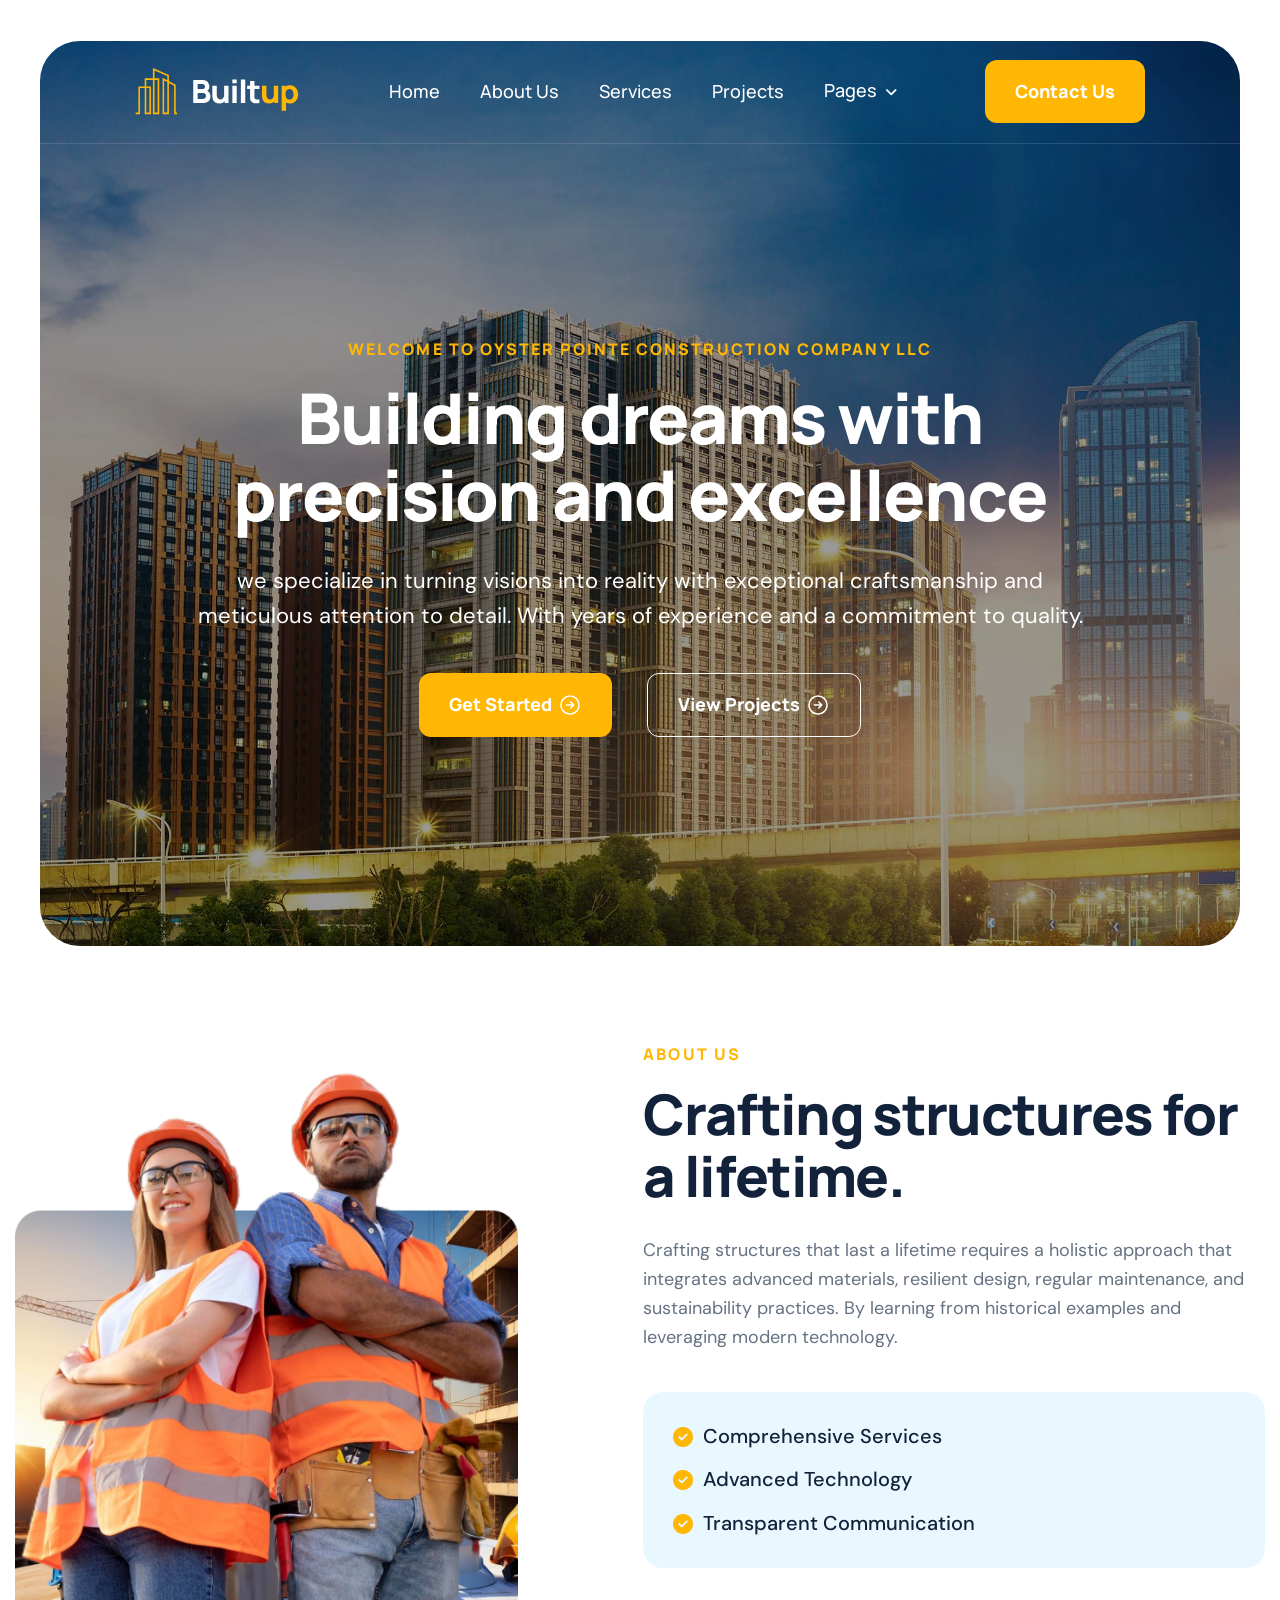
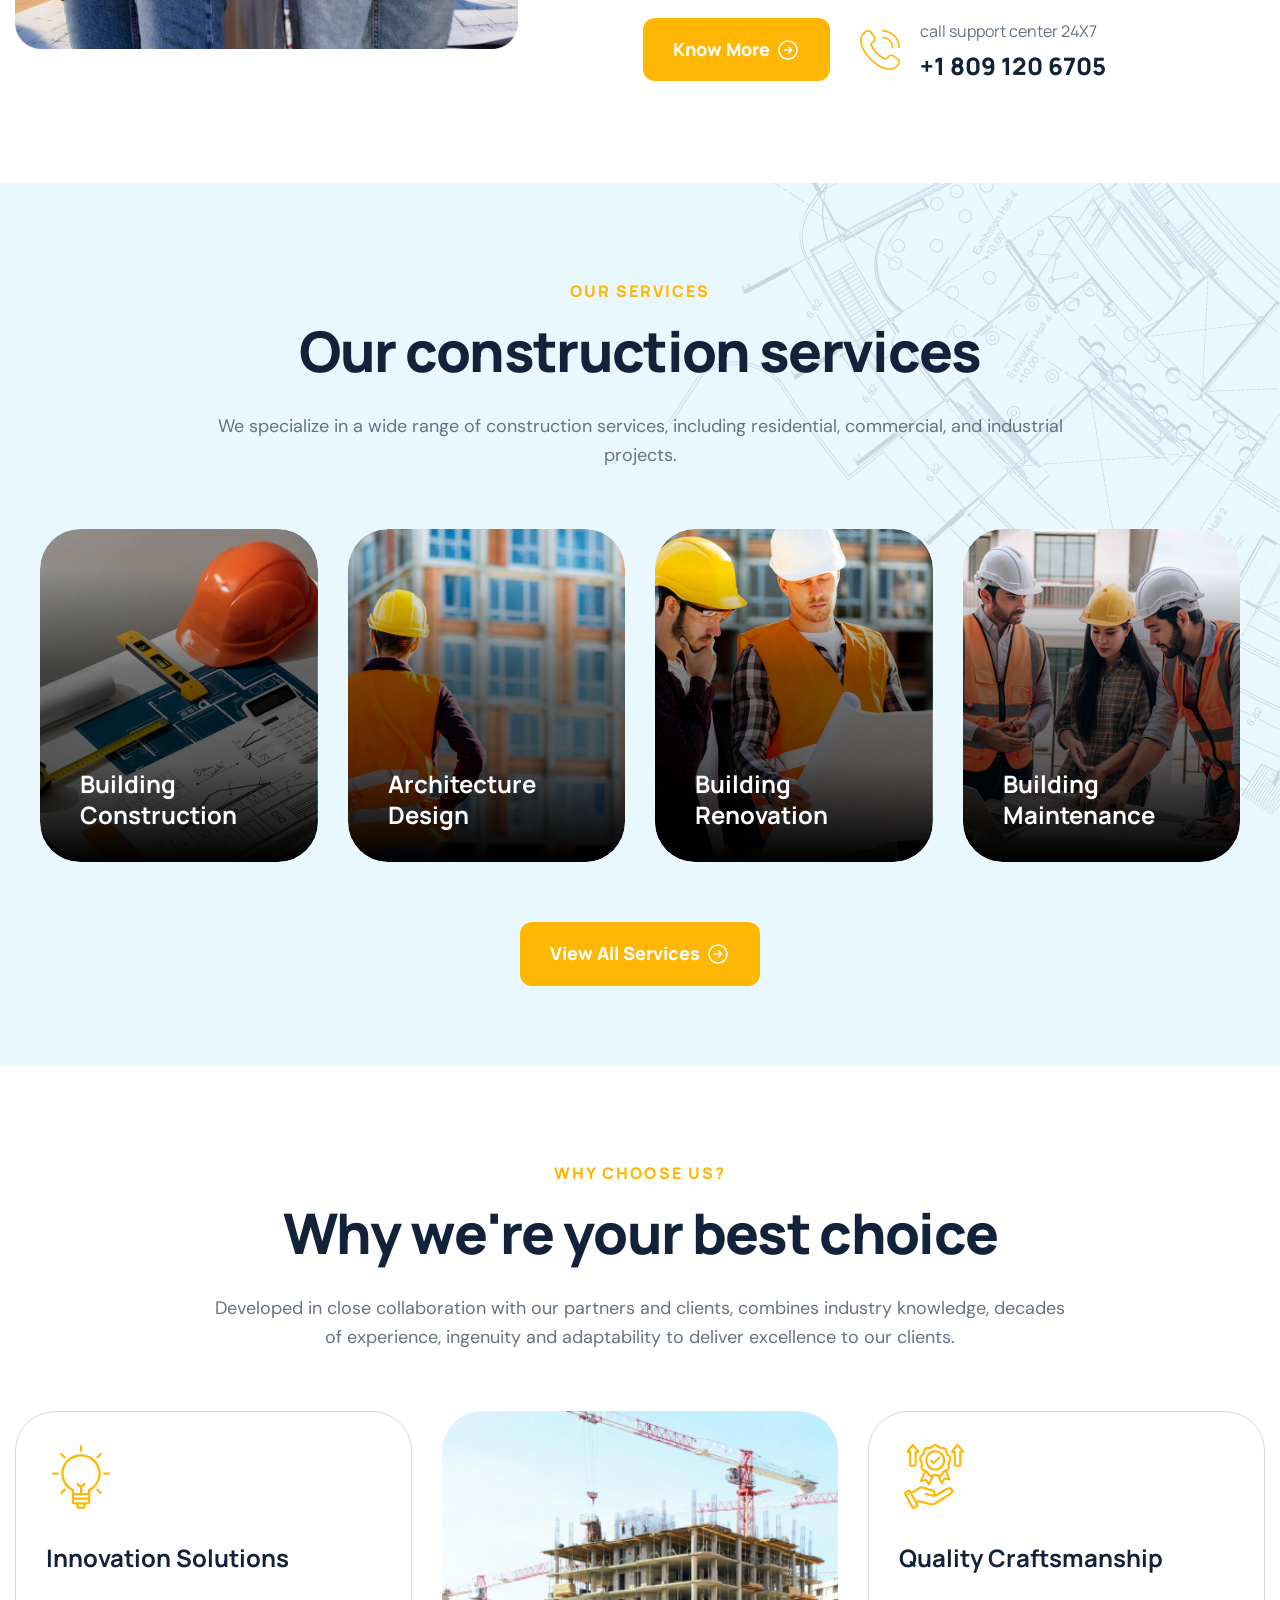
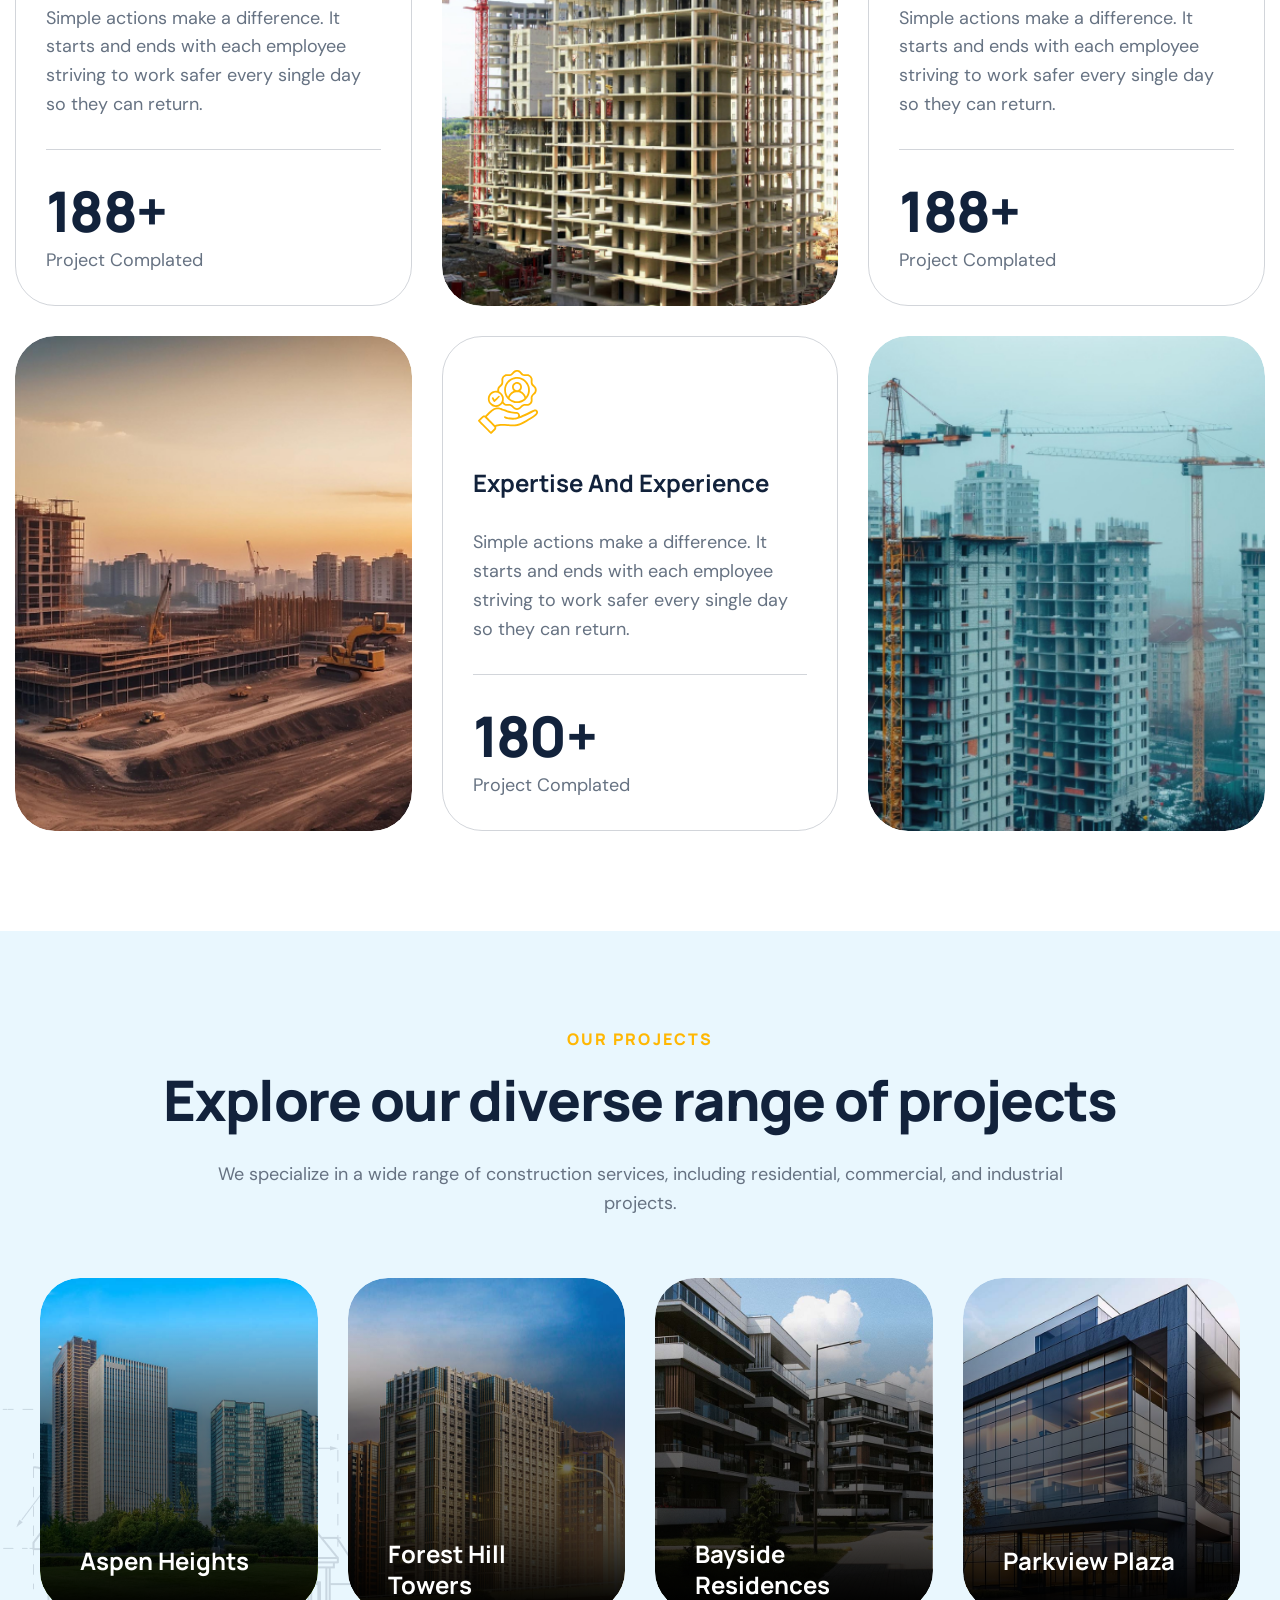
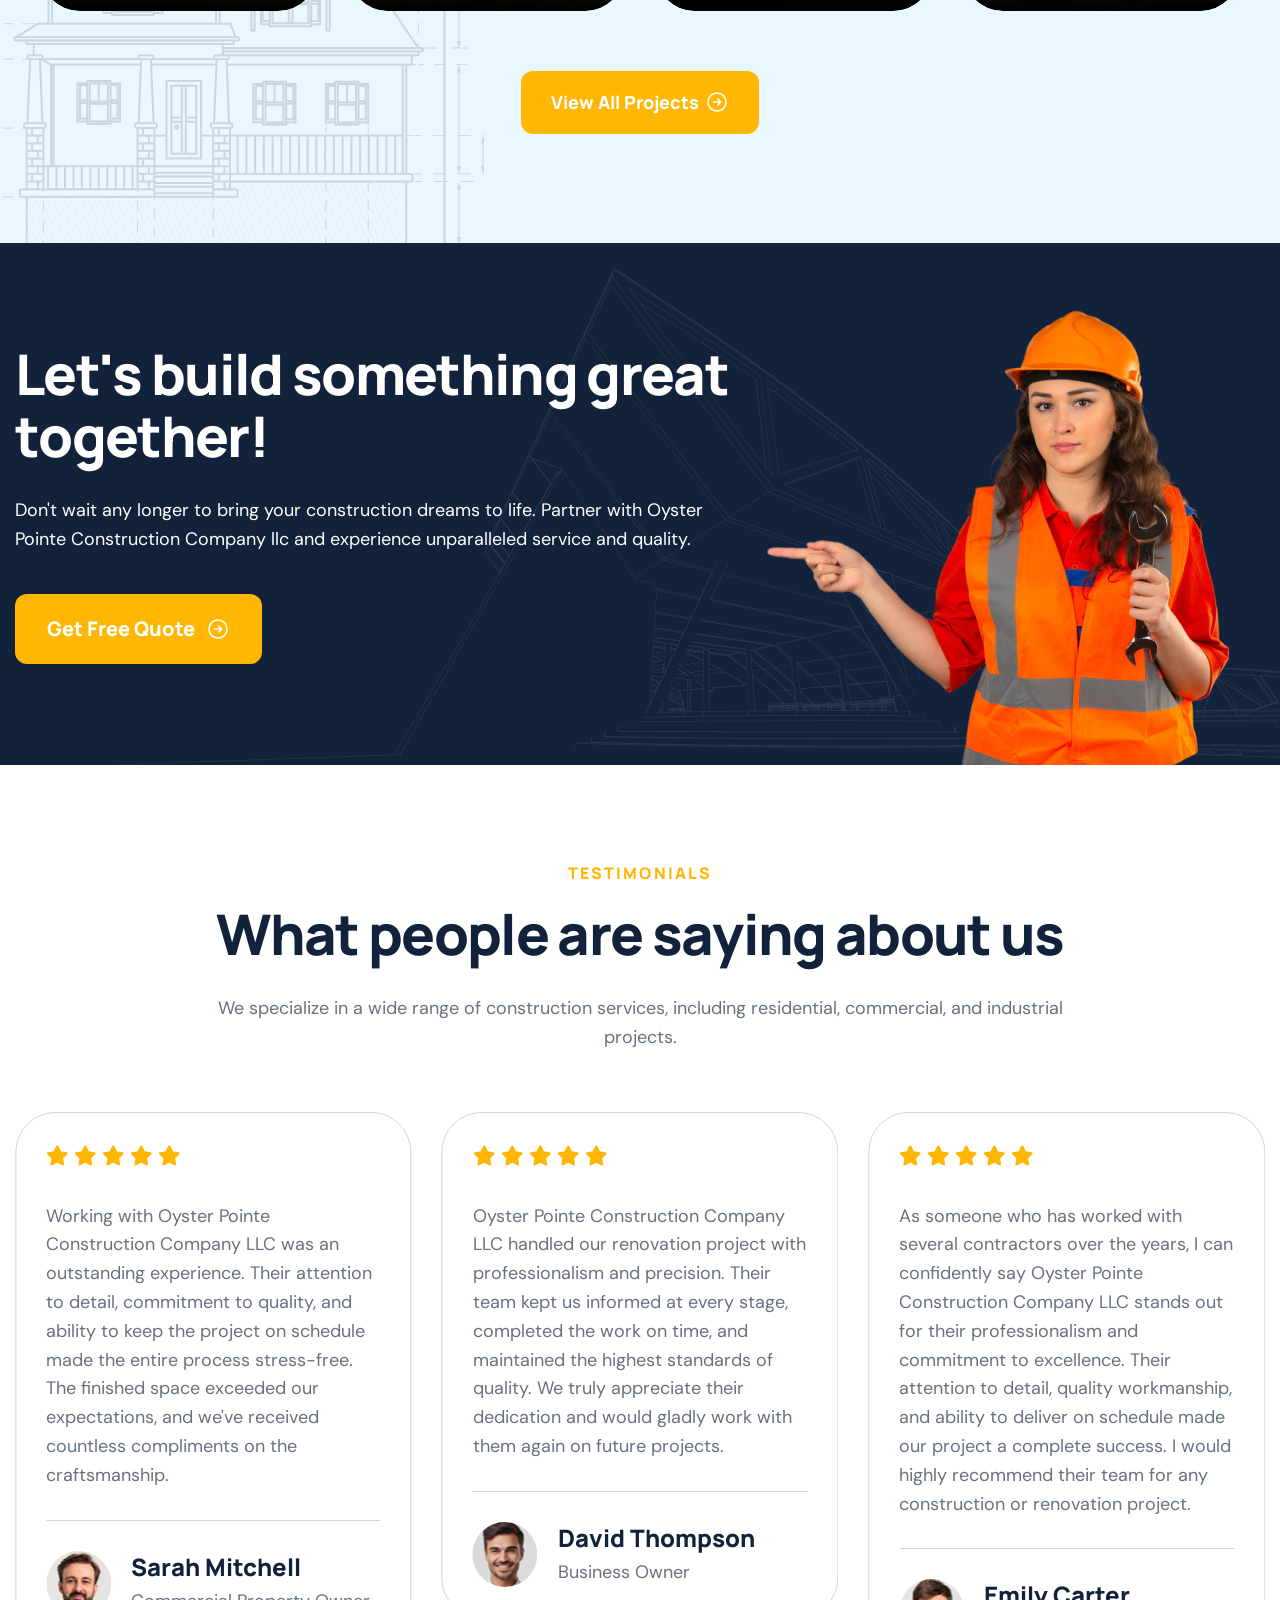
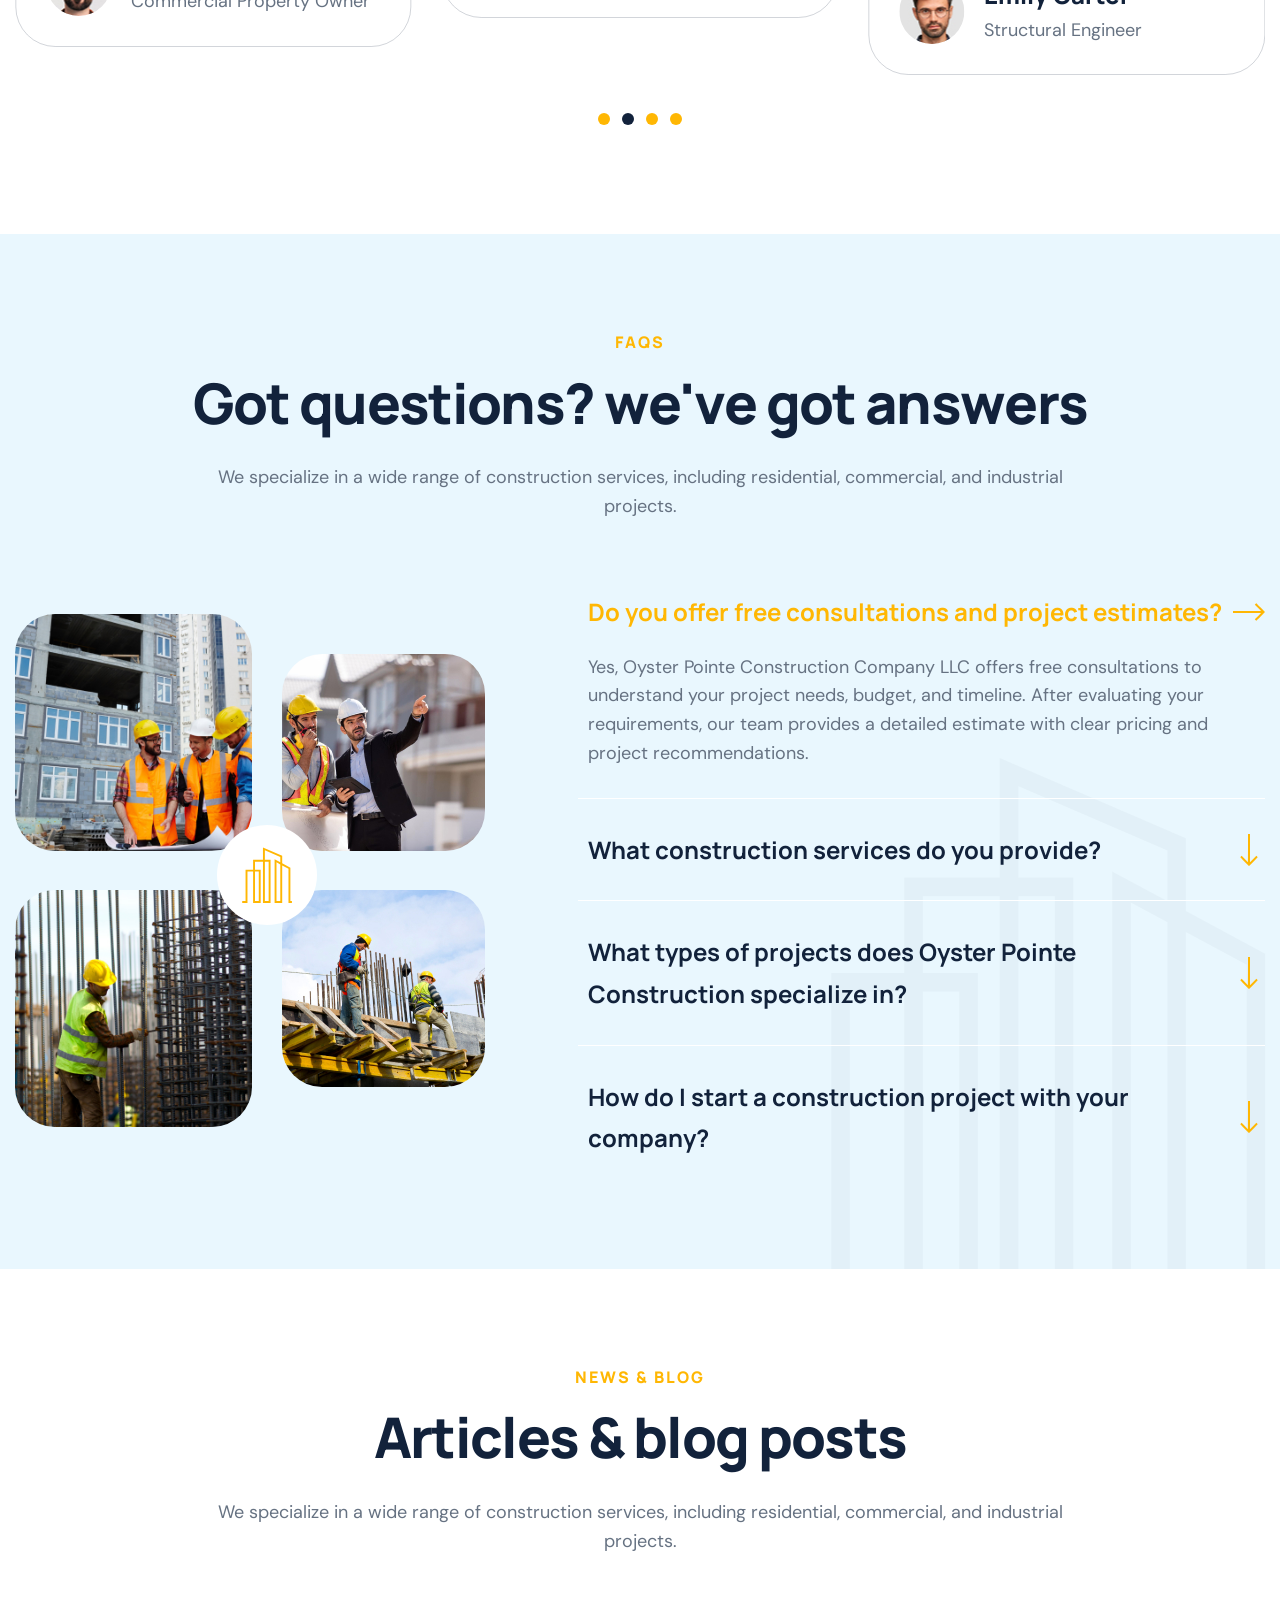
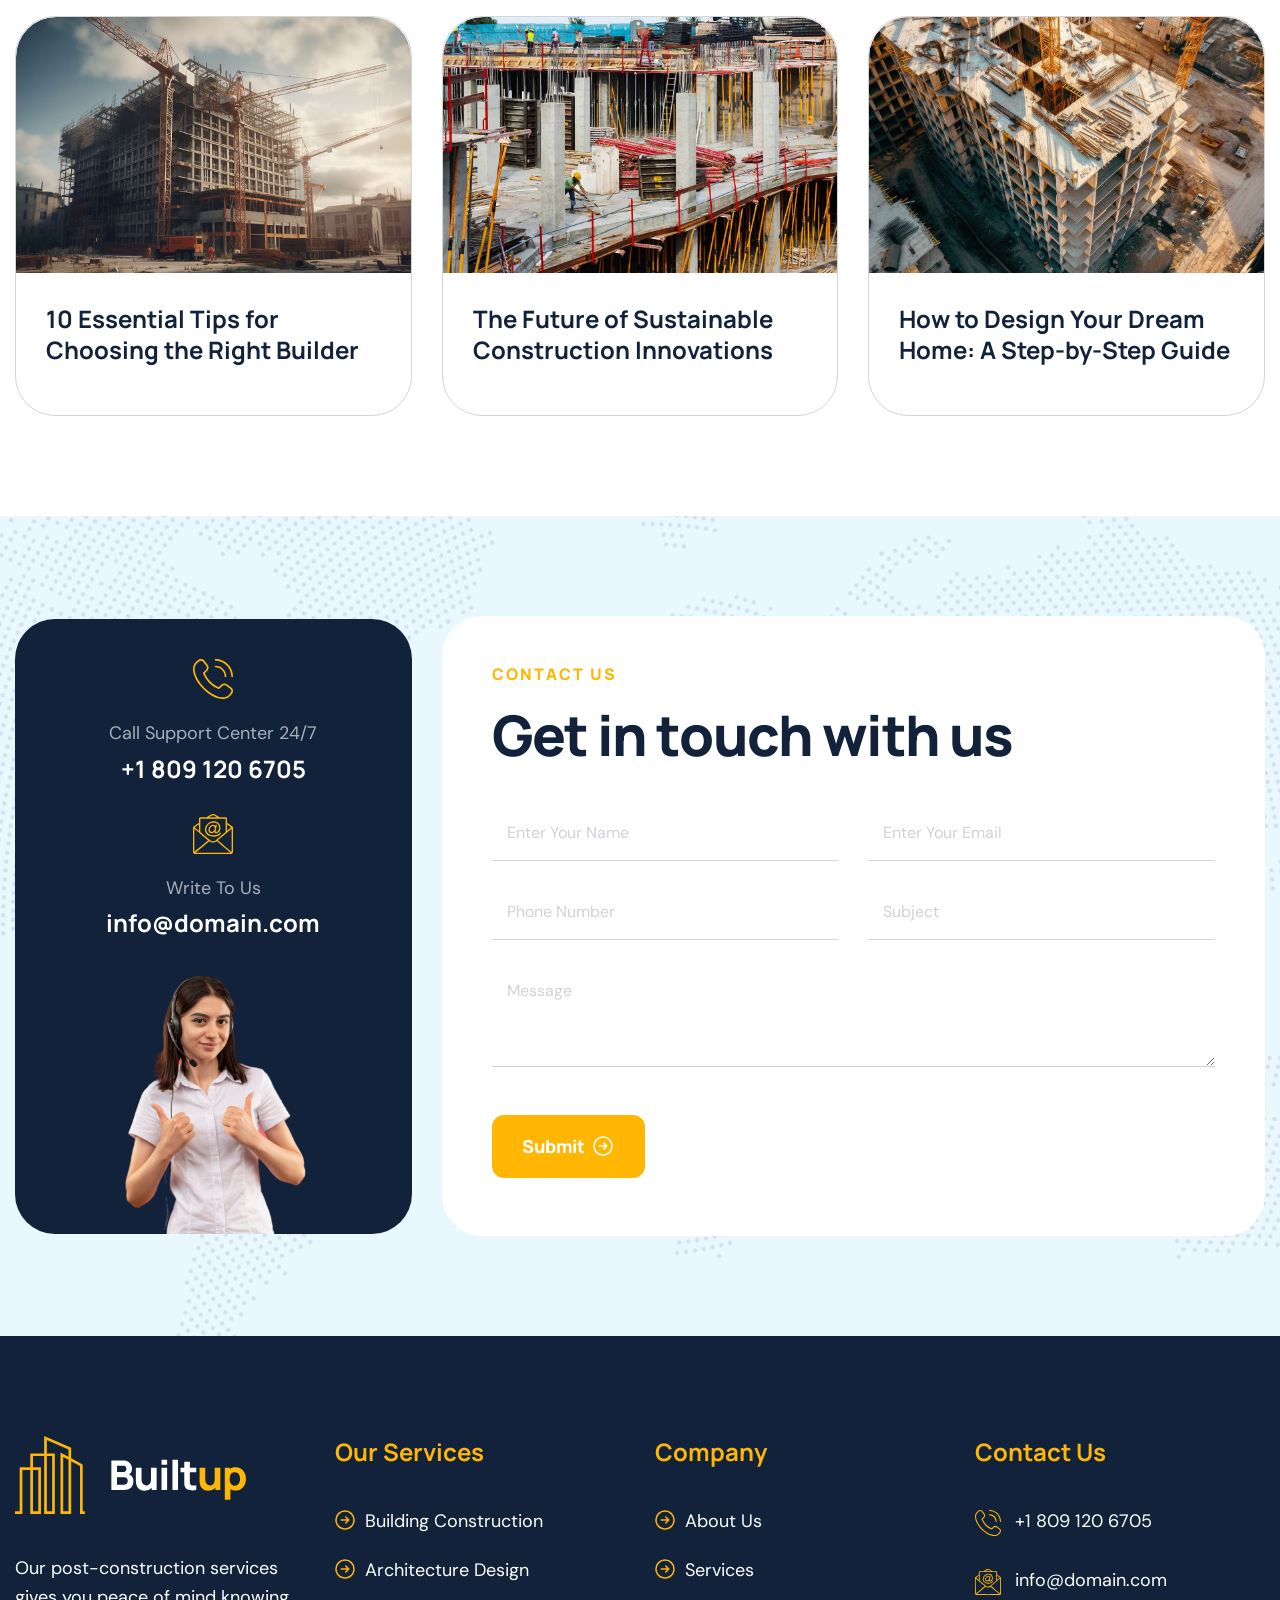
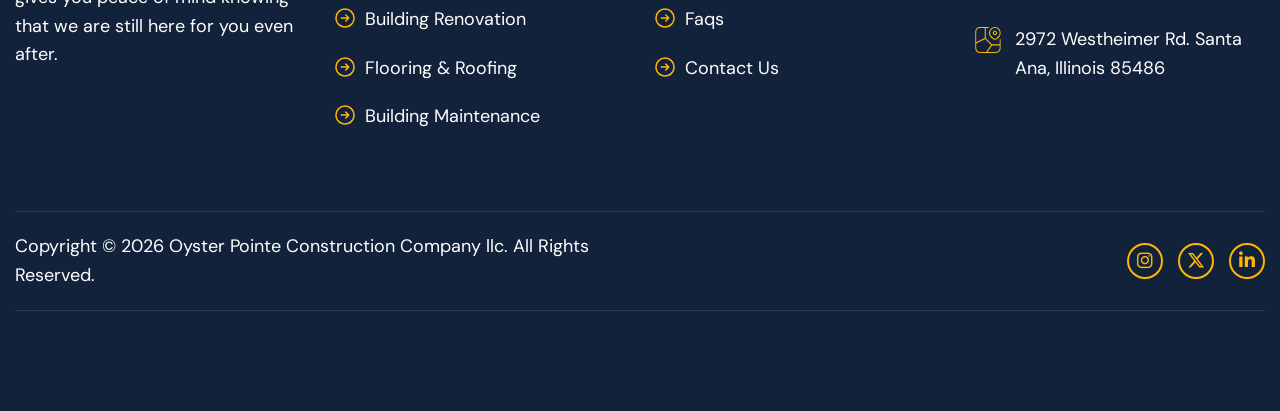
==== commit 533abecd: "full site update" ====
--- a/index.html
+++ b/index.html
@@ -8,9 +8,9 @@
     <meta name="viewport" content="width=device-width, initial-scale=1.0">
     <meta name="description" content="">
     <meta name="keywords" content="">
-    <meta name="author" content="Awaiken">
+    <meta name="author" content="">
     <!-- Page Title -->
-    <title>Oyster Pointe Construction Company llc - Construction HTML Template</title>
+    <title>Oyster Pointe Construction Company llc</title>
     <!-- Favicon Icon -->
     <link rel="shortcut icon" type="image/x-icon" href="images/favicon.png">
     <!-- Google Fonts Css-->
@@ -21,6 +21,10 @@
         rel="stylesheet">
     <!-- Bootstrap Css -->
     <link href="css/bootstrap.min.css" rel="stylesheet" media="screen">
+
+    <link rel="stylesheet" href="https://cdnjs.cloudflare.com/ajax/libs/font-awesome/6.7.2/css/all.min.css">
+
+
     <!-- SlickNav Css -->
     <link href="css/slicknav.min.css" rel="stylesheet">
     <!-- Swiper Css -->
@@ -67,7 +71,7 @@
                                 </li>
                                 <li class="nav-item"><a class="nav-link" href="about.html">About Us</a></li>
                                 <li class="nav-item"><a class="nav-link" href="service.html">Services</a></li>
-                                <li class="nav-item"><a class="nav-link" href="blog.html">Blog</a></li>
+                                <li class="nav-item"><a class="nav-link" href="project.html">Projects</a></li>
                                 <li class="nav-item submenu"><a class="nav-link" href="#">Pages</a>
                                     <ul>
                                         <li class="nav-item"><a class="nav-link" href="team.html">Our Team</a></li>
@@ -123,8 +127,8 @@
                         </div>
 
                         <div class="hero-content-body wow fadeInUp" data-wow-delay="0.5s">
-                            <a href="#" class="btn-default">get started</a>
-                            <a href="#" class="btn-default btn-highlighted">view Projects</a>
+                            <a href="./contact.html" class="btn-default">get started</a>
+                            <a href="./project.html" class="btn-default btn-highlighted">view Projects</a>
                         </div>
                     </div>
                     <!-- Hero Content End -->
@@ -179,7 +183,7 @@
                         <!-- About Content Footer Start -->
                         <div class="about-content-footer wow fadeInUp" data-wow-delay="0.75s">
                             <div class="about-footer-btn">
-                                <a href="#" class="btn-default">get free quote</a>
+                                <a href="./about.html" class="btn-default">Know More</a>
                             </div>
                             <div class="about-contact-support">
                                 <div class="icon-box">
@@ -659,7 +663,7 @@
                 <div class="col-lg-7 col-md-8">
                     <!-- Section Title Start -->
                     <div class="section-title">
-                        <h2 class="text-anime-style-3" data-cursor="-opaque">Let's bulid something great together!</h2>
+                        <h2 class="text-anime-style-3" data-cursor="-opaque">Let's build something great together!</h2>
                         <p class="wow fadeInUp">Don't wait any longer to bring your construction dreams to life. Partner
                             with Oyster Pointe Construction Company llc and experience unparalleled service and quality.
                         </p>
@@ -667,7 +671,7 @@
                     <!-- Section Title End -->
                     <!-- Section Btn Start -->
                     <div class="section-btn wow fadeInUp" data-wow-delay="0.25s">
-                        <a href="#" class="btn-default btn-large">get free quote</a>
+                        <a href="./contact.html" class="btn-default btn-large">get free quote</a>
                     </div>
                     <!-- Section Btn End -->
                 </div>
@@ -720,22 +724,21 @@
                                                 <i class="fa-solid fa-star"></i>
                                             </div>
                                             <div class="testimonial-content">
-                                                <p>We specialize in a wide range of construction services, including
-                                                    residential, commercial, and industrial projects. From initial
-                                                    design to final inspection, we work closely with our clients to
-                                                    understand
-                                                    their unique needs and vision.</p>
+                                                <p>Oyster Pointe Construction Company LLC exceeded our expectations from start to finish. Their team was
+                                                    professional, communicated clearly throughout the project, and delivered exceptional craftsmanship
+                                                    on schedule. We couldn't be happier with the quality of their work and highly recommend them to
+                                                    anyone looking for a reliable construction company.</p>
                                             </div>
                                         </div>
                                         <div class="testimonial-body">
                                             <div class="author-image">
                                                 <figure class="image-anime">
-                                                    <img src="images/author-1.jpg" alt="">
+                                                    <img src="images/author-1.jpg" alt="Michael Anderson">
                                                 </figure>
                                             </div>
                                             <div class="author-content">
-                                                <h3>johan duo</h3>
-                                                <p>project manager</p>
+                                                <h3>Michael Anderson</h3>
+                                                <p>Homeowner</p>
                                             </div>
                                         </div>
                                     </div>
@@ -754,22 +757,21 @@
                                                 <i class="fa-solid fa-star"></i>
                                             </div>
                                             <div class="testimonial-content">
-                                                <p>We specialize in a wide range of construction services, including
-                                                    residential, commercial, and industrial projects. From initial
-                                                    design to final inspection, we work closely with our clients to
-                                                    understand
-                                                    their unique needs and vision.</p>
+                                                <p>Working with Oyster Pointe Construction Company LLC was an outstanding experience. Their attention to
+                                                    detail, commitment to quality, and ability to keep the project on schedule made the entire process
+                                                    stress-free. The finished space exceeded our expectations, and we've received countless compliments
+                                                    on the craftsmanship.</p>
                                             </div>
                                         </div>
                                         <div class="testimonial-body">
                                             <div class="author-image">
                                                 <figure class="image-anime">
-                                                    <img src="images/author-2.jpg" alt="">
+                                                    <img src="images/author-2.jpg" alt="Sarah Mitchell">
                                                 </figure>
                                             </div>
                                             <div class="author-content">
-                                                <h3>Jane Smith</h3>
-                                                <p>interior designer</p>
+                                                <h3>Sarah Mitchell</h3>
+                                                <p>Commercial Property Owner</p>
                                             </div>
                                         </div>
                                     </div>
@@ -788,22 +790,21 @@
                                                 <i class="fa-solid fa-star"></i>
                                             </div>
                                             <div class="testimonial-content">
-                                                <p>We specialize in a wide range of construction services, including
-                                                    residential, commercial, and industrial projects. From initial
-                                                    design to final inspection, we work closely with our clients to
-                                                    understand
-                                                    their unique needs and vision.</p>
+                                                <p>Oyster Pointe Construction Company LLC handled our renovation project with professionalism and
+                                                    precision. Their team kept us informed at every stage, completed the work on time, and maintained
+                                                    the highest standards of quality. We truly appreciate their dedication and would gladly work with
+                                                    them again on future projects.</p>
                                             </div>
                                         </div>
                                         <div class="testimonial-body">
                                             <div class="author-image">
                                                 <figure class="image-anime">
-                                                    <img src="images/author-3.jpg" alt="">
+                                                    <img src="images/author-3.jpg" alt="David Thompson">
                                                 </figure>
                                             </div>
                                             <div class="author-content">
-                                                <h3>chris martinez</h3>
-                                                <p>logistics coordinator</p>
+                                                <h3>David Thompson</h3>
+                                                <p>Business Owner</p>
                                             </div>
                                         </div>
                                     </div>
@@ -822,22 +823,22 @@
                                                 <i class="fa-solid fa-star"></i>
                                             </div>
                                             <div class="testimonial-content">
-                                                <p>We specialize in a wide range of construction services, including
-                                                    residential, commercial, and industrial projects. From initial
-                                                    design to final inspection, we work closely with our clients to
-                                                    understand
-                                                    their unique needs and vision.</p>
+                                                <p>As someone who has worked with several contractors over the years, I can confidently say Oyster
+                                                    Pointe Construction Company LLC stands out for their professionalism and commitment to excellence.
+                                                    Their attention to detail, quality workmanship, and ability to deliver on schedule made our project
+                                                    a complete success. I would highly recommend their team for any construction or renovation project.
+                                                </p>
                                             </div>
                                         </div>
                                         <div class="testimonial-body">
                                             <div class="author-image">
                                                 <figure class="image-anime">
-                                                    <img src="images/author-4.jpg" alt="">
+                                                    <img src="images/author-4.jpg" alt="Emily Carter">
                                                 </figure>
                                             </div>
                                             <div class="author-content">
-                                                <h3>alis white</h3>
-                                                <p>structural engineer</p>
+                                                <h3>Emily Carter</h3>
+                                                <p>Structural Engineer</p>
                                             </div>
                                         </div>
                                     </div>
@@ -929,70 +930,74 @@
                         <!-- FAQ Item Start -->
                         <div class="accordion-item wow fadeInUp" data-wow-delay="0.25s">
                             <h2 class="accordion-header" id="headingOne">
-                                <button class="accordion-button" type="button" data-bs-toggle="collapse"
-                                    data-bs-target="#collapseOne" aria-expanded="true" aria-controls="collapseOne">
-                                    Do you offer a free, no obligation quotation?
+                                <button class="accordion-button" type="button" data-bs-toggle="collapse" data-bs-target="#collapseOne"
+                                    aria-expanded="true" aria-controls="collapseOne">
+                                    Do you offer free consultations and project estimates?
                                 </button>
                             </h2>
                             <div id="collapseOne" class="accordion-collapse collapse show" aria-labelledby="headingOne"
                                 data-bs-parent="#accordion">
                                 <div class="accordion-body">
-                                    <p>Our post-construction services gives you peace of mind knowing that we are still
-                                        here for you even after.</p>
+                                    <p>Yes, Oyster Pointe Construction Company LLC offers free consultations to understand your project
+                                        needs, budget, and timeline. After evaluating your requirements, our team provides a detailed
+                                        estimate with clear pricing and project recommendations.</p>
                                 </div>
                             </div>
                         </div>
                         <!-- FAQ Item End -->
-
+                    
                         <!-- FAQ Item Start -->
                         <div class="accordion-item wow fadeInUp" data-wow-delay="0.5s">
                             <h2 class="accordion-header" id="headingTwo">
                                 <button class="accordion-button collapsed" type="button" data-bs-toggle="collapse"
                                     data-bs-target="#collapseTwo" aria-expanded="false" aria-controls="collapseTwo">
-                                    What services do you offer?
+                                    What construction services do you provide?
                                 </button>
                             </h2>
                             <div id="collapseTwo" class="accordion-collapse collapse" aria-labelledby="headingTwo"
                                 data-bs-parent="#accordion">
                                 <div class="accordion-body">
-                                    <p>Our post-construction services gives you peace of mind knowing that we are still
-                                        here for you even after.</p>
+                                    <p>We provide a wide range of construction services, including residential construction, commercial
+                                        projects, remodeling, renovations, structural improvements, and general contracting. Our team works
+                                        closely with clients from planning and design through completion.</p>
                                 </div>
                             </div>
                         </div>
                         <!-- FAQ Item End -->
-
+                    
                         <!-- FAQ Item Start -->
                         <div class="accordion-item wow fadeInUp" data-wow-delay="0.75s">
                             <h2 class="accordion-header" id="headingThree">
                                 <button class="accordion-button collapsed" type="button" data-bs-toggle="collapse"
                                     data-bs-target="#collapseThree" aria-expanded="false" aria-controls="collapseThree">
-                                    What types of projects do you specialize in?
+                                    What types of projects does Oyster Pointe Construction specialize in?
                                 </button>
                             </h2>
                             <div id="collapseThree" class="accordion-collapse collapse" aria-labelledby="headingThree"
                                 data-bs-parent="#accordion">
                                 <div class="accordion-body">
-                                    <p>Our post-construction services gives you peace of mind knowing that we are still
-                                        here for you even after.</p>
+                                    <p>We specialize in residential, commercial, and renovation projects of different sizes. Whether you
+                                        need a new build, office improvement, home renovation, or structural upgrade, our experienced team
+                                        is equipped to deliver quality results.</p>
                                 </div>
                             </div>
                         </div>
                         <!-- FAQ Item End -->
-
+                    
                         <!-- FAQ Item Start -->
                         <div class="accordion-item wow fadeInUp" data-wow-delay="1s">
                             <h2 class="accordion-header" id="headingfour">
                                 <button class="accordion-button collapsed" type="button" data-bs-toggle="collapse"
                                     data-bs-target="#collapsefour" aria-expanded="false" aria-controls="collapsefour">
-                                    How do I start a project with your company?
+                                    How do I start a construction project with your company?
                                 </button>
                             </h2>
                             <div id="collapsefour" class="accordion-collapse collapse" aria-labelledby="headingfour"
                                 data-bs-parent="#accordion">
                                 <div class="accordion-body">
-                                    <p>Our post-construction services gives you peace of mind knowing that we are still
-                                        here for you even after.</p>
+                                    <p>Starting a project is simple. Contact Oyster Pointe Construction Company LLC to schedule a
+                                        consultation. We will discuss your goals, assess your project requirements, provide a proposal, and
+                                        guide you through every stage until completion.</p>
                                 </div>
                             </div>
                         </div>
@@ -1045,7 +1050,6 @@
 
                             <!-- Post Item Footer Start-->
                             <div class="post-item-footer">
-                                <a href="#" class="readmore-btn">read more</a>
                             </div>
                             <!-- Post Item Footer End-->
                         </div>
@@ -1077,7 +1081,6 @@
 
                             <!-- Post Item Footer Start-->
                             <div class="post-item-footer">
-                                <a href="#" class="readmore-btn">read more</a>
                             </div>
                             <!-- Post Item Footer End-->
                         </div>
@@ -1109,7 +1112,6 @@
 
                             <!-- Post Item Footer Start-->
                             <div class="post-item-footer">
-                                <a href="#" class="readmore-btn">read more</a>
                             </div>
                             <!-- Post Item Footer End-->
                         </div>
@@ -1251,11 +1253,11 @@
                     <div class="footer-links">
                         <h3>our services</h3>
                         <ul>
-                            <li><a href="#">building construction</a></li>
-                            <li><a href="#">architecture design</a></li>
-                            <li><a href="#">building renovation</a></li>
-                            <li><a href="#">flooring & roofing</a></li>
-                            <li><a href="#">building maintenance</a></li>
+                            <li><a href="./service.html">building construction</a></li>
+                            <li><a href="./service.html">architecture design</a></li>
+                            <li><a href="./service.html">building renovation</a></li>
+                            <li><a href="./service.html">flooring & roofing</a></li>
+                            <li><a href="./service.html">building maintenance</a></li>
                         </ul>
                     </div>
                     <!-- Footer Quick Links End -->
@@ -1266,11 +1268,10 @@
                     <div class="footer-links">
                         <h3>company</h3>
                         <ul>
-                            <li><a href="#">about us</a></li>
-                            <li><a href="#">services</a></li>
-                            <li><a href="#">blog</a></li>
-                            <li><a href="#">faqs</a></li>
-                            <li><a href="#">contact us</a></li>
+                            <li><a href="./about.html">about us</a></li>
+                            <li><a href="./service.html">services</a></li>
+                            <li><a href="./faqs.html">faqs</a></li>
+                            <li><a href="./contact.html">contact us</a></li>
                         </ul>
                     </div>
                     <!-- Footer Links End -->
@@ -1309,7 +1310,7 @@
                                 <img src="images/icon-location.svg" alt="">
                             </div>
                             <!-- Icon Box End -->
-                            <p>37 San Juan Lane Graaf Florisstraat 22A,3021 CH</p>
+                            <p>2972 Westheimer Rd. Santa Ana, Illinois 85486</p>
                         </div>
                         <!-- Info Box End -->
                     </div>
@@ -1323,7 +1324,7 @@
                     <div class="col-lg-6 col-md-7">
                         <!-- Footer Copyright Start -->
                         <div class="footer-copyright-text">
-                            <p>Copyright © 2024 Oyster Pointe Construction Company llc. All Rights Reserved.</p>
+                            <p>Copyright © 2026 Oyster Pointe Construction Company llc. All Rights Reserved.</p>
                         </div>
                         <!-- Footer Copyright End -->
                     </div>
@@ -1333,9 +1334,7 @@
                         <div class="footer-social-links">
                             <ul>
                                 <li><a href="#"><i class="fa-brands fa-instagram"></i></a></li>
-                                <li><a href="#"><i class="fa-brands fa-facebook-f"></i></a></li>
                                 <li><a href="#"><i class="fa-brands fa-x-twitter"></i></a></li>
-                                <li><a href="#"><i class="fa-brands fa-github"></i></a></li>
                                 <li><a href="#"><i class="fa-brands fa-linkedin-in"></i></a></li>
                             </ul>
                         </div>
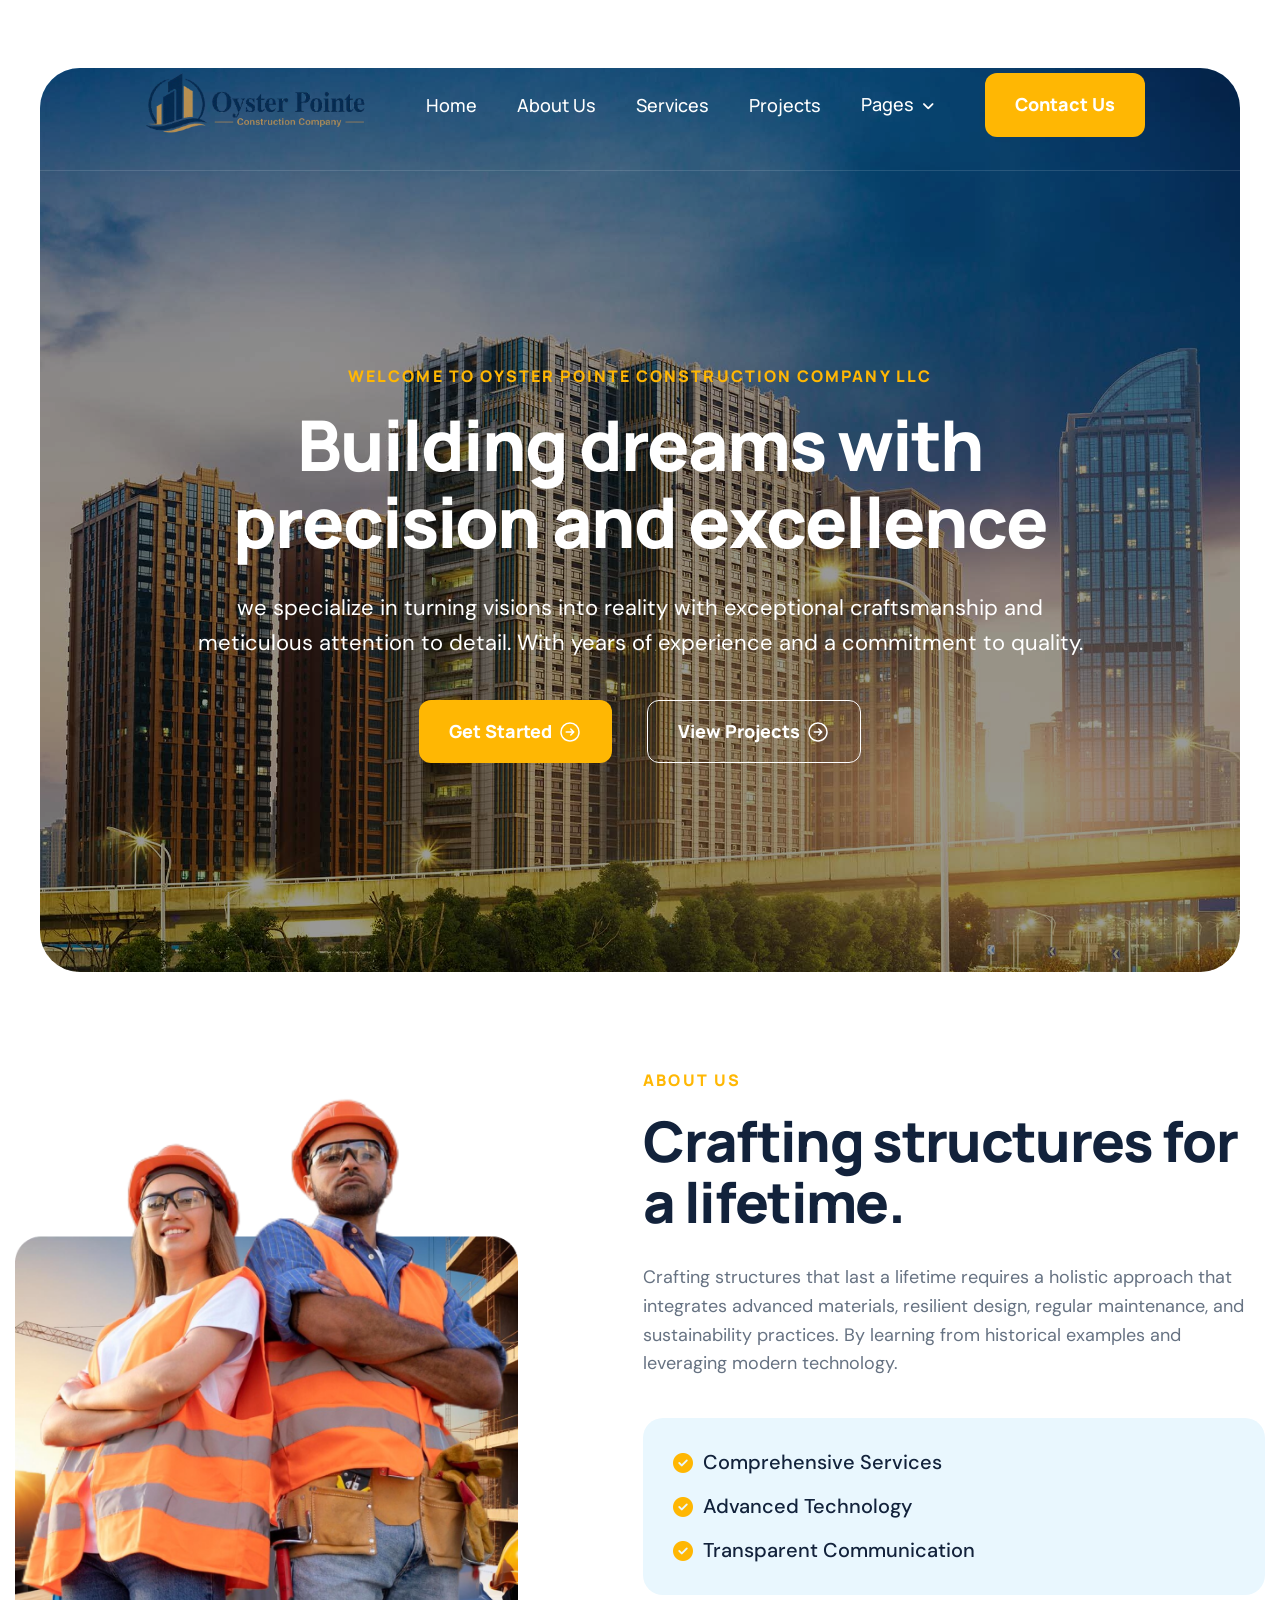
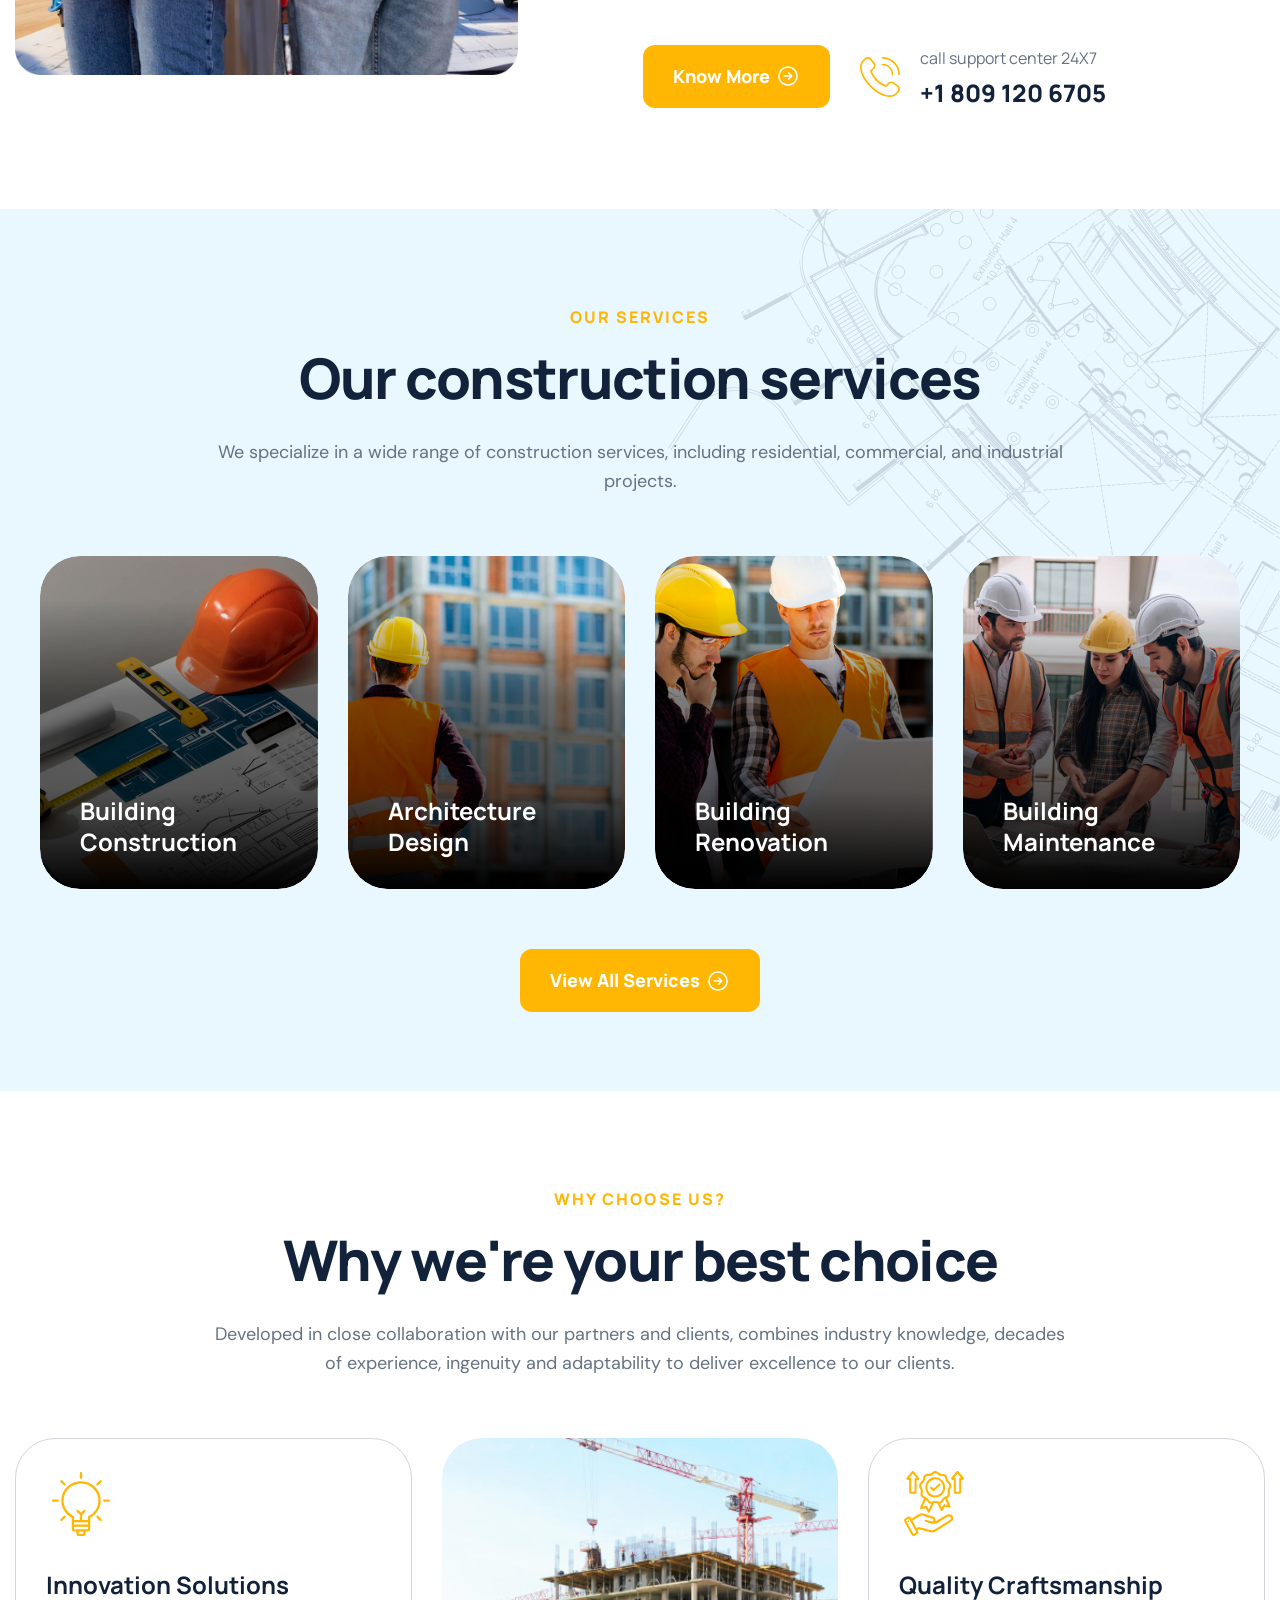
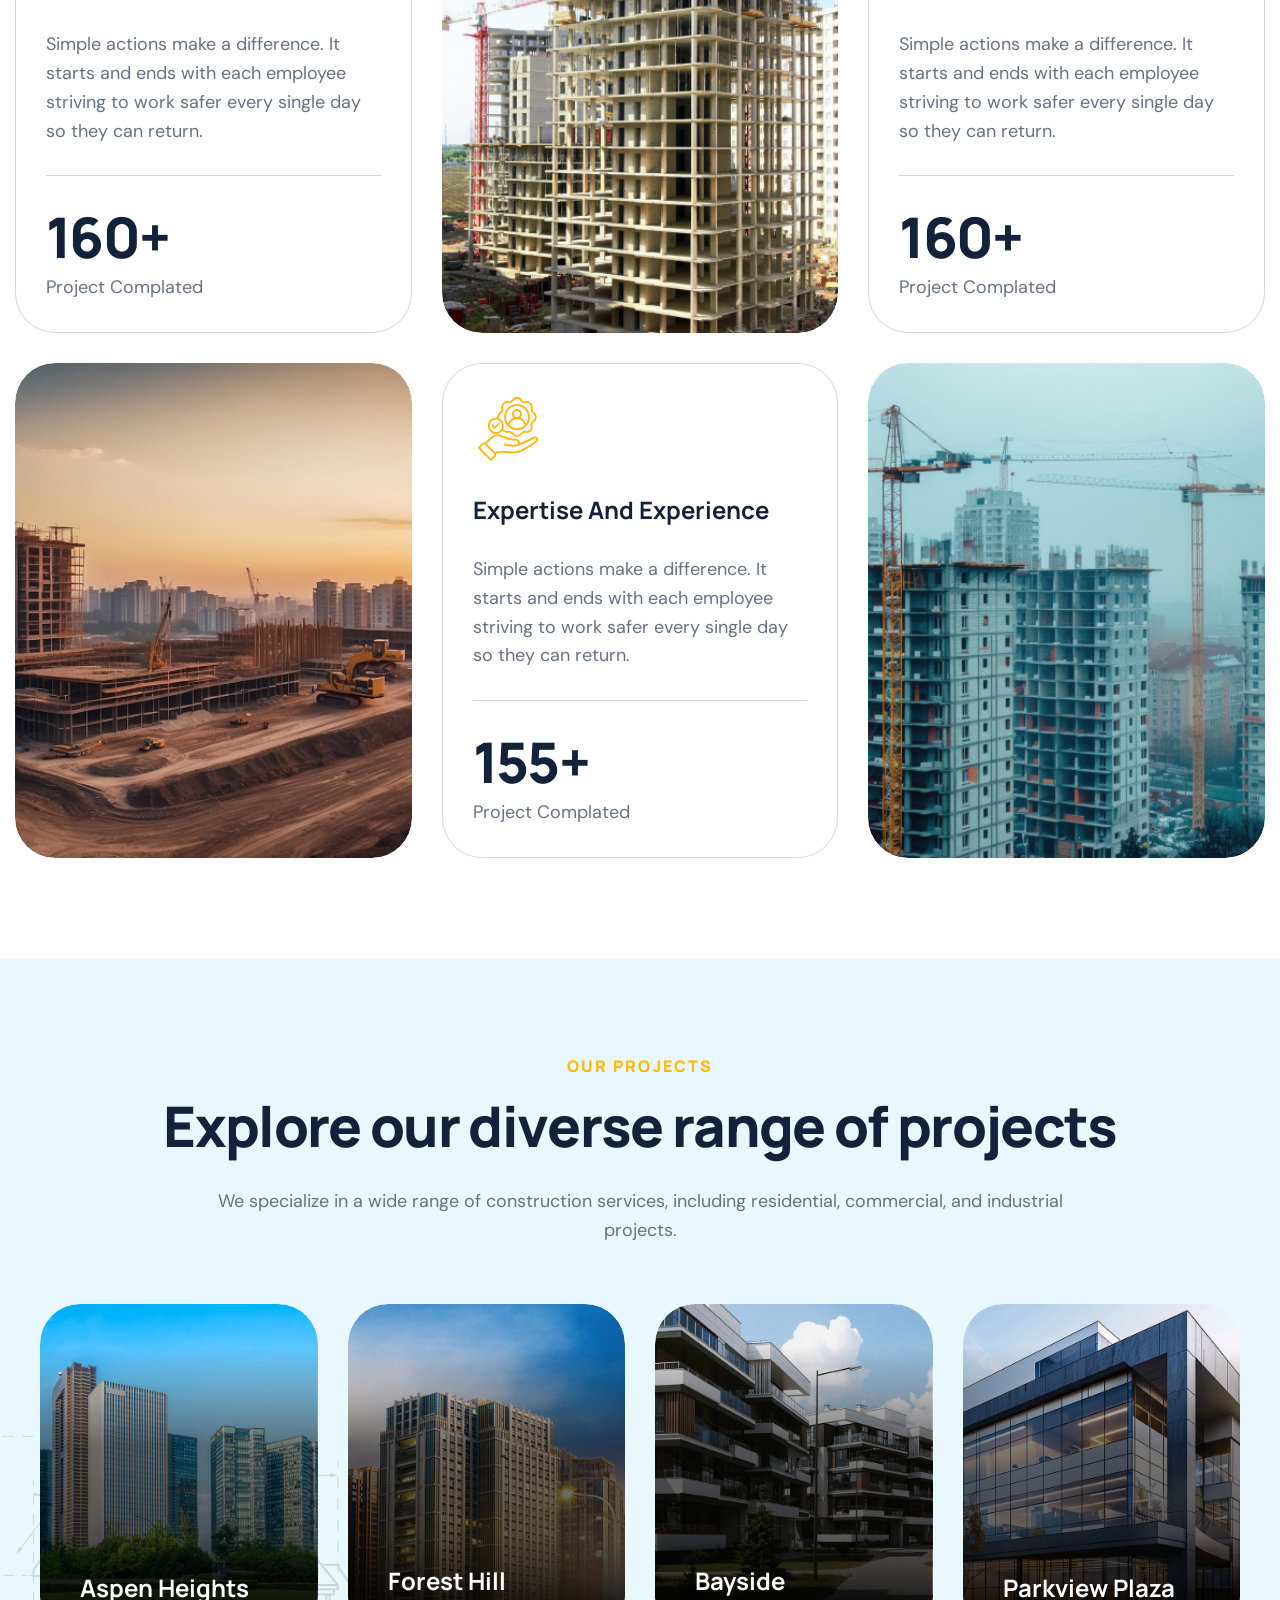
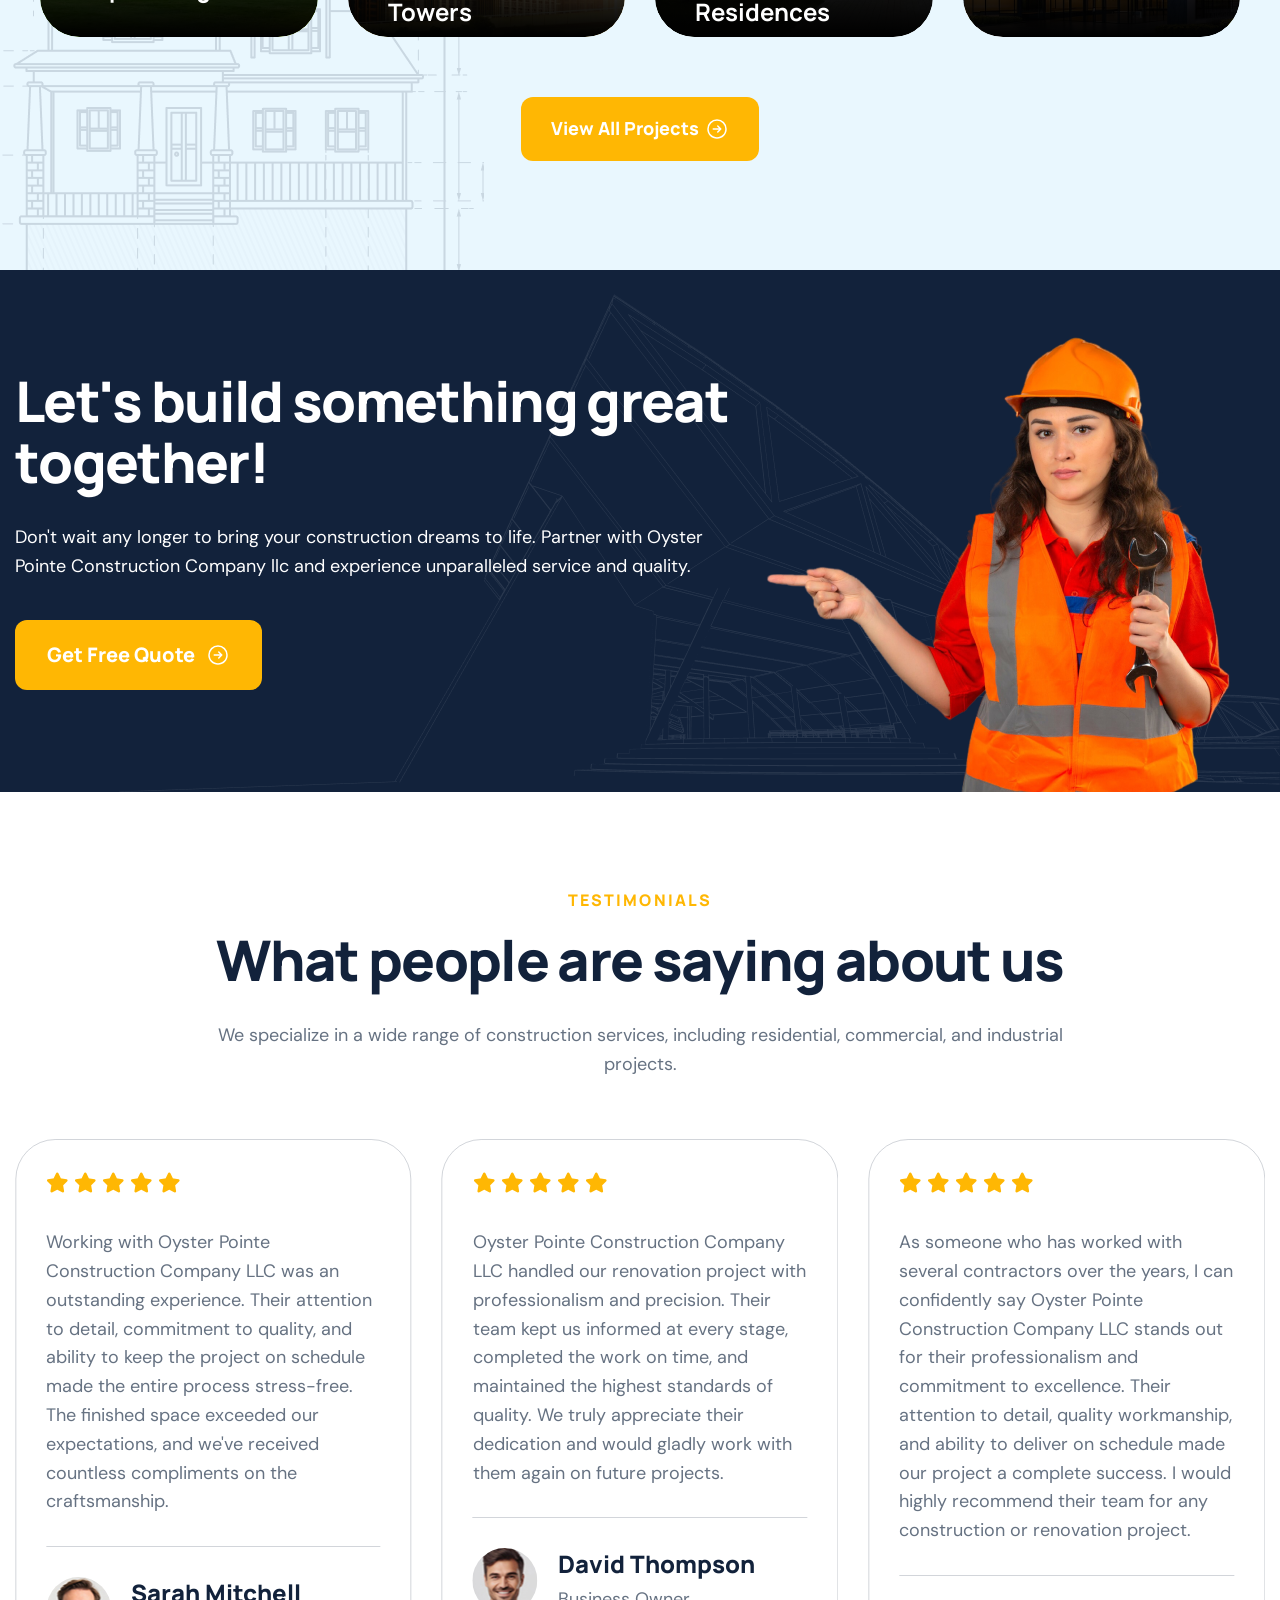
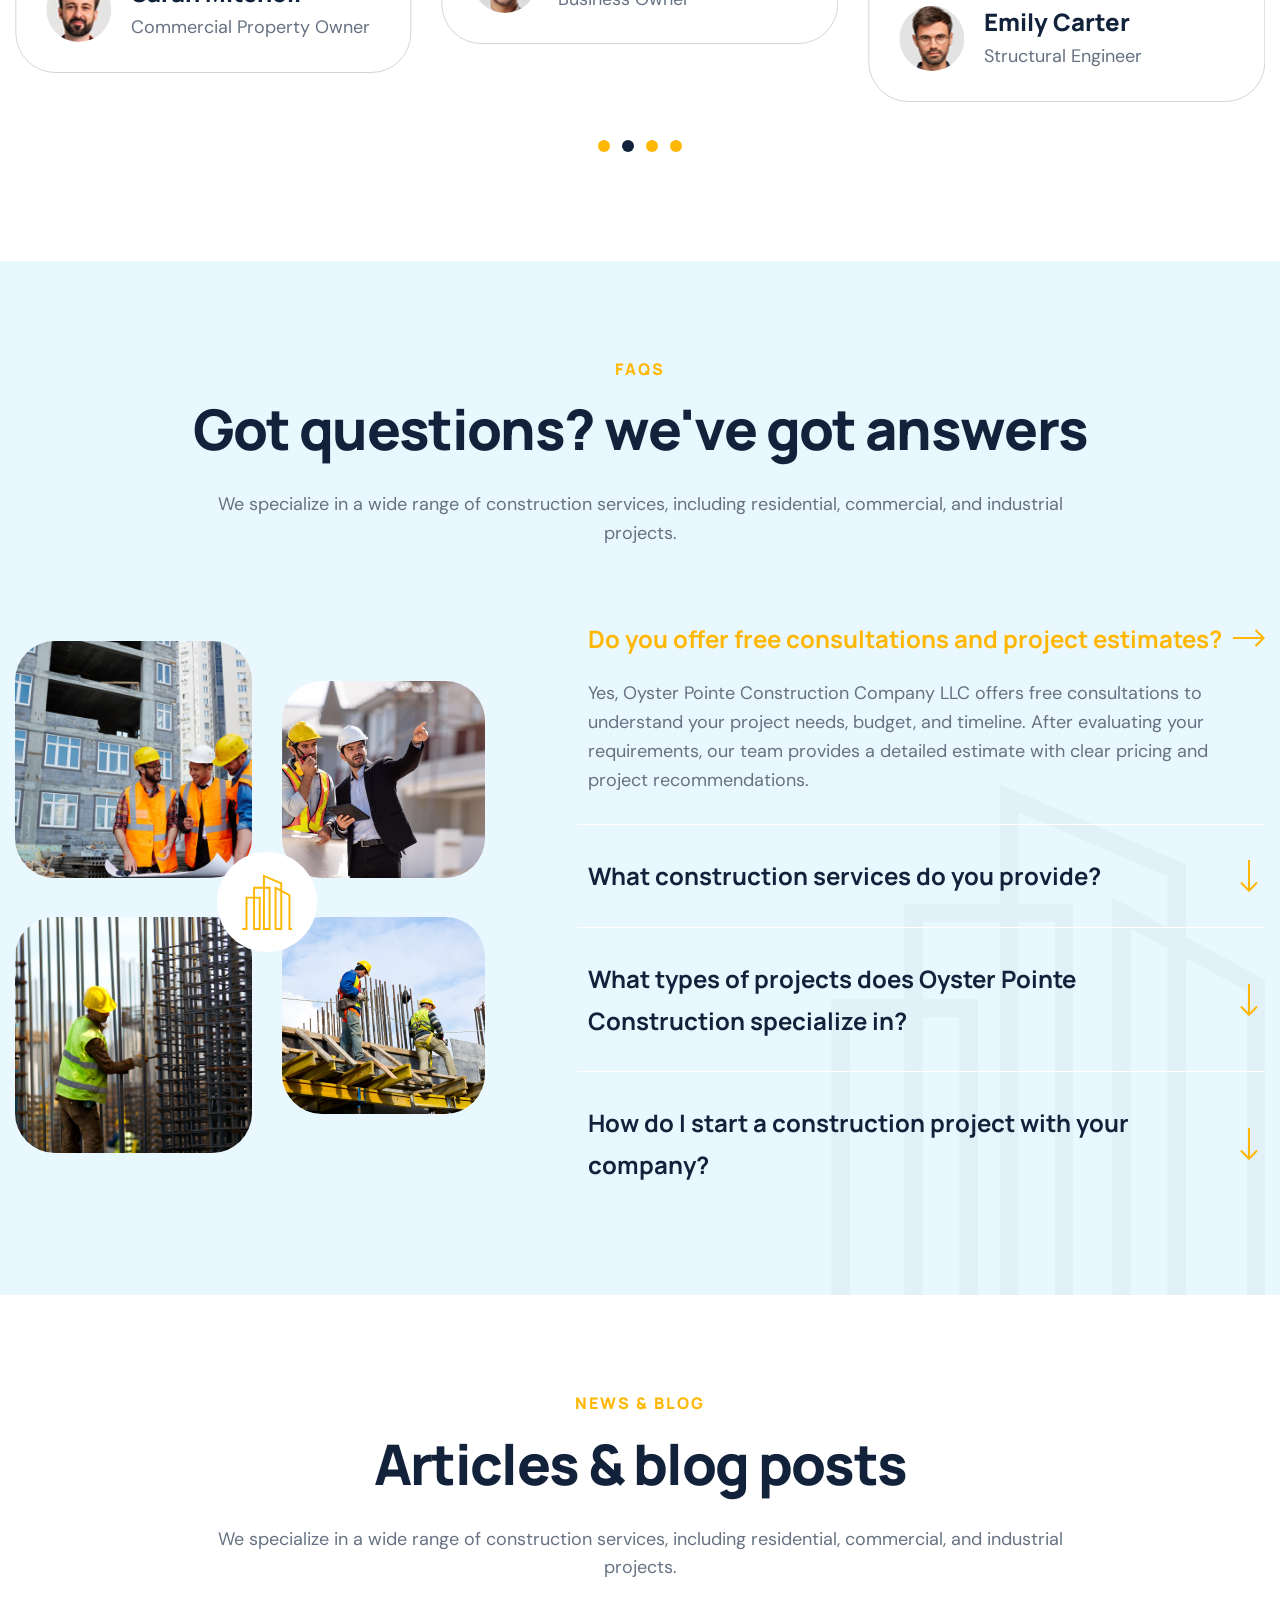
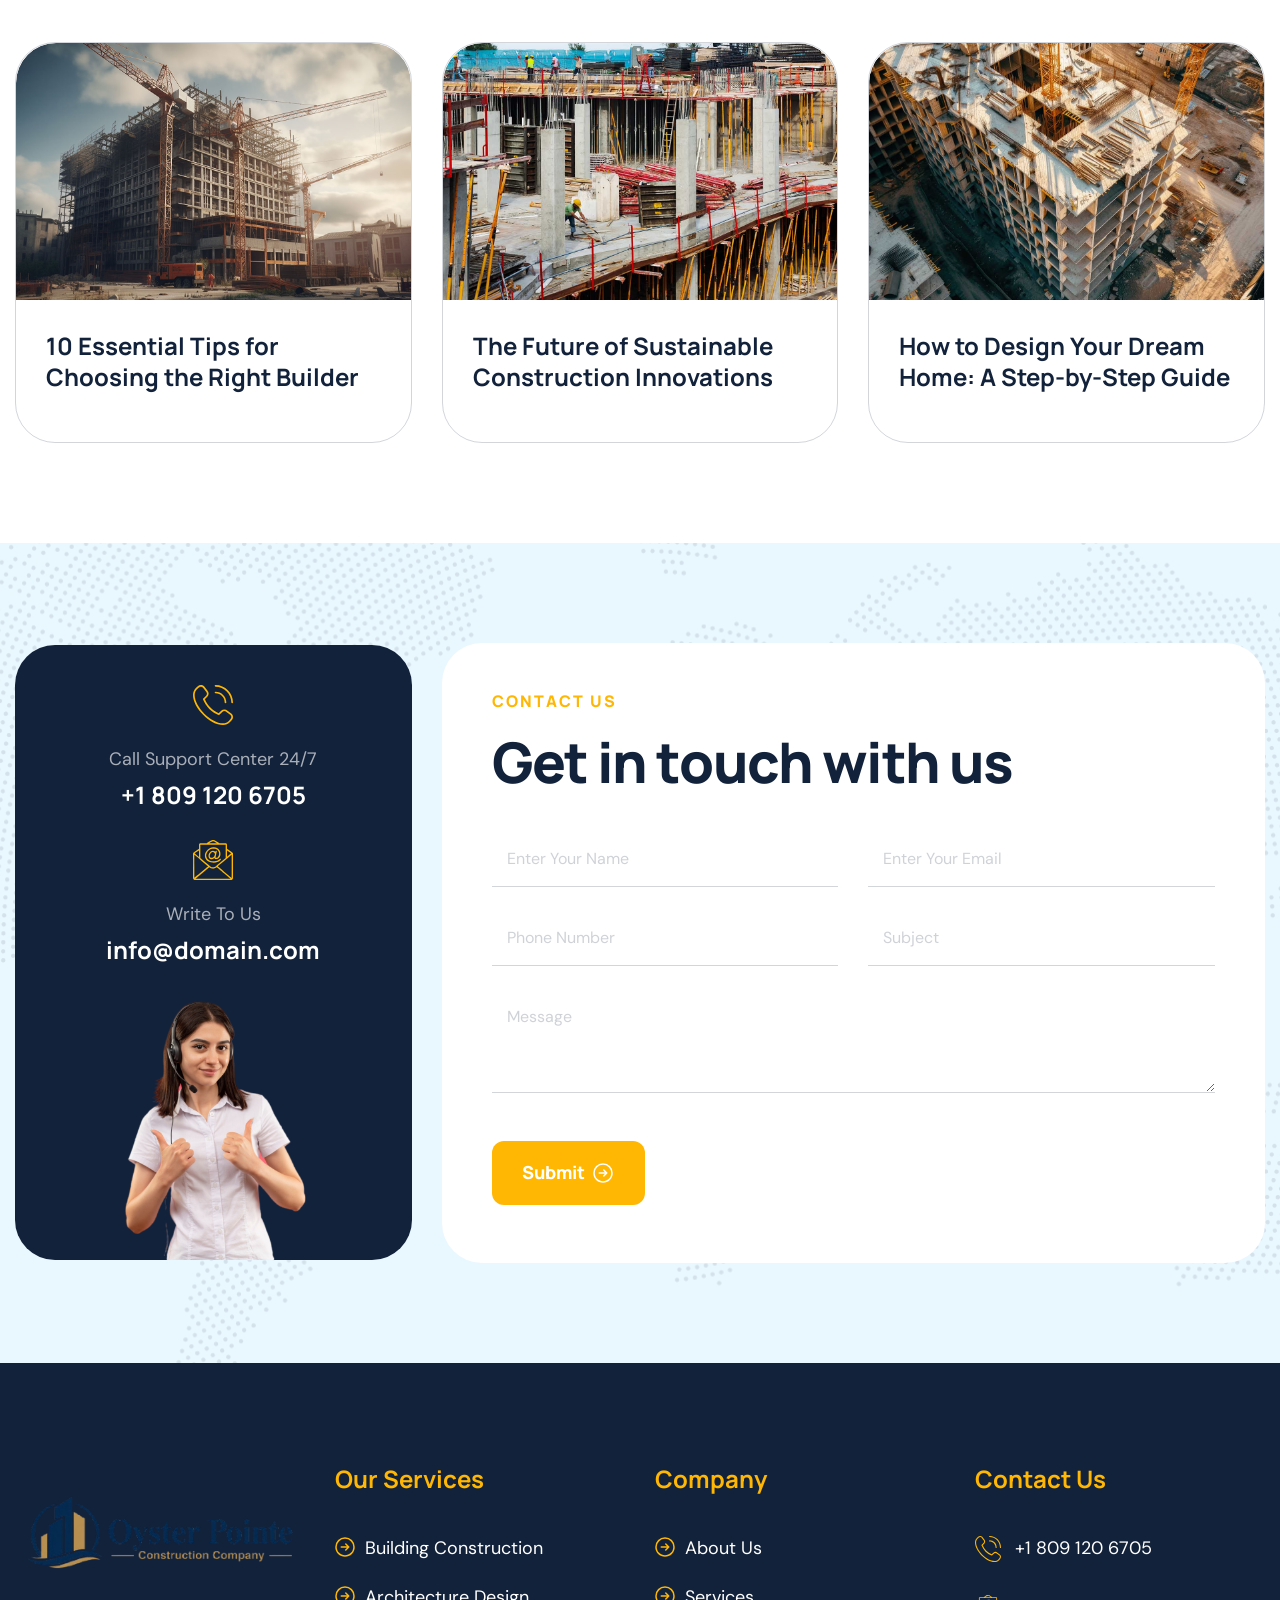
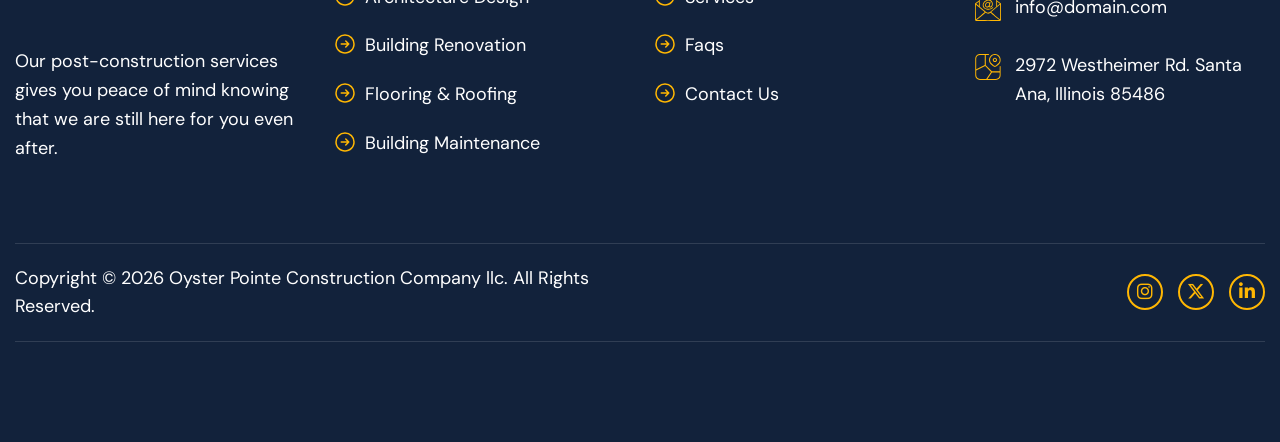
==== commit a1a9426b: "fixing header, logo and logo stlying" ====
--- a/index.html
+++ b/index.html
@@ -47,7 +47,7 @@
     <div class="preloader">
         <div class="loading-container">
             <div class="loading"></div>
-            <div id="loading-icon"><img src="images/loader.svg" alt=""></div>
+            <div id="loading-icon"><img src="images/logo.png" alt=""></div>
         </div>
     </div>
     <!-- Preloader End -->
@@ -59,7 +59,7 @@
                 <div class="container-fluid">
                     <!-- Logo Start -->
                     <a class="navbar-brand" href="./">
-                        <img src="images/logo.svg" alt="Logo">
+                        <img src="images/logom.png" alt="Oyster Pointe Logo" class="navbar-logo">
                     </a>
                     <!-- Logo End -->
 
@@ -724,9 +724,12 @@
                                                 <i class="fa-solid fa-star"></i>
                                             </div>
                                             <div class="testimonial-content">
-                                                <p>Oyster Pointe Construction Company LLC exceeded our expectations from start to finish. Their team was
-                                                    professional, communicated clearly throughout the project, and delivered exceptional craftsmanship
-                                                    on schedule. We couldn't be happier with the quality of their work and highly recommend them to
+                                                <p>Oyster Pointe Construction Company LLC exceeded our expectations from
+                                                    start to finish. Their team was
+                                                    professional, communicated clearly throughout the project, and
+                                                    delivered exceptional craftsmanship
+                                                    on schedule. We couldn't be happier with the quality of their work
+                                                    and highly recommend them to
                                                     anyone looking for a reliable construction company.</p>
                                             </div>
                                         </div>
@@ -757,9 +760,12 @@
                                                 <i class="fa-solid fa-star"></i>
                                             </div>
                                             <div class="testimonial-content">
-                                                <p>Working with Oyster Pointe Construction Company LLC was an outstanding experience. Their attention to
-                                                    detail, commitment to quality, and ability to keep the project on schedule made the entire process
-                                                    stress-free. The finished space exceeded our expectations, and we've received countless compliments
+                                                <p>Working with Oyster Pointe Construction Company LLC was an
+                                                    outstanding experience. Their attention to
+                                                    detail, commitment to quality, and ability to keep the project on
+                                                    schedule made the entire process
+                                                    stress-free. The finished space exceeded our expectations, and we've
+                                                    received countless compliments
                                                     on the craftsmanship.</p>
                                             </div>
                                         </div>
@@ -790,9 +796,12 @@
                                                 <i class="fa-solid fa-star"></i>
                                             </div>
                                             <div class="testimonial-content">
-                                                <p>Oyster Pointe Construction Company LLC handled our renovation project with professionalism and
-                                                    precision. Their team kept us informed at every stage, completed the work on time, and maintained
-                                                    the highest standards of quality. We truly appreciate their dedication and would gladly work with
+                                                <p>Oyster Pointe Construction Company LLC handled our renovation project
+                                                    with professionalism and
+                                                    precision. Their team kept us informed at every stage, completed the
+                                                    work on time, and maintained
+                                                    the highest standards of quality. We truly appreciate their
+                                                    dedication and would gladly work with
                                                     them again on future projects.</p>
                                             </div>
                                         </div>
@@ -823,10 +832,14 @@
                                                 <i class="fa-solid fa-star"></i>
                                             </div>
                                             <div class="testimonial-content">
-                                                <p>As someone who has worked with several contractors over the years, I can confidently say Oyster
-                                                    Pointe Construction Company LLC stands out for their professionalism and commitment to excellence.
-                                                    Their attention to detail, quality workmanship, and ability to deliver on schedule made our project
-                                                    a complete success. I would highly recommend their team for any construction or renovation project.
+                                                <p>As someone who has worked with several contractors over the years, I
+                                                    can confidently say Oyster
+                                                    Pointe Construction Company LLC stands out for their professionalism
+                                                    and commitment to excellence.
+                                                    Their attention to detail, quality workmanship, and ability to
+                                                    deliver on schedule made our project
+                                                    a complete success. I would highly recommend their team for any
+                                                    construction or renovation project.
                                                 </p>
                                             </div>
                                         </div>
@@ -930,22 +943,24 @@
                         <!-- FAQ Item Start -->
                         <div class="accordion-item wow fadeInUp" data-wow-delay="0.25s">
                             <h2 class="accordion-header" id="headingOne">
-                                <button class="accordion-button" type="button" data-bs-toggle="collapse" data-bs-target="#collapseOne"
-                                    aria-expanded="true" aria-controls="collapseOne">
+                                <button class="accordion-button" type="button" data-bs-toggle="collapse"
+                                    data-bs-target="#collapseOne" aria-expanded="true" aria-controls="collapseOne">
                                     Do you offer free consultations and project estimates?
                                 </button>
                             </h2>
                             <div id="collapseOne" class="accordion-collapse collapse show" aria-labelledby="headingOne"
                                 data-bs-parent="#accordion">
                                 <div class="accordion-body">
-                                    <p>Yes, Oyster Pointe Construction Company LLC offers free consultations to understand your project
-                                        needs, budget, and timeline. After evaluating your requirements, our team provides a detailed
+                                    <p>Yes, Oyster Pointe Construction Company LLC offers free consultations to
+                                        understand your project
+                                        needs, budget, and timeline. After evaluating your requirements, our team
+                                        provides a detailed
                                         estimate with clear pricing and project recommendations.</p>
                                 </div>
                             </div>
                         </div>
                         <!-- FAQ Item End -->
-                    
+
                         <!-- FAQ Item Start -->
                         <div class="accordion-item wow fadeInUp" data-wow-delay="0.5s">
                             <h2 class="accordion-header" id="headingTwo">
@@ -957,14 +972,16 @@
                             <div id="collapseTwo" class="accordion-collapse collapse" aria-labelledby="headingTwo"
                                 data-bs-parent="#accordion">
                                 <div class="accordion-body">
-                                    <p>We provide a wide range of construction services, including residential construction, commercial
-                                        projects, remodeling, renovations, structural improvements, and general contracting. Our team works
+                                    <p>We provide a wide range of construction services, including residential
+                                        construction, commercial
+                                        projects, remodeling, renovations, structural improvements, and general
+                                        contracting. Our team works
                                         closely with clients from planning and design through completion.</p>
                                 </div>
                             </div>
                         </div>
                         <!-- FAQ Item End -->
-                    
+
                         <!-- FAQ Item Start -->
                         <div class="accordion-item wow fadeInUp" data-wow-delay="0.75s">
                             <h2 class="accordion-header" id="headingThree">
@@ -976,14 +993,16 @@
                             <div id="collapseThree" class="accordion-collapse collapse" aria-labelledby="headingThree"
                                 data-bs-parent="#accordion">
                                 <div class="accordion-body">
-                                    <p>We specialize in residential, commercial, and renovation projects of different sizes. Whether you
-                                        need a new build, office improvement, home renovation, or structural upgrade, our experienced team
+                                    <p>We specialize in residential, commercial, and renovation projects of different
+                                        sizes. Whether you
+                                        need a new build, office improvement, home renovation, or structural upgrade,
+                                        our experienced team
                                         is equipped to deliver quality results.</p>
                                 </div>
                             </div>
                         </div>
                         <!-- FAQ Item End -->
-                    
+
                         <!-- FAQ Item Start -->
                         <div class="accordion-item wow fadeInUp" data-wow-delay="1s">
                             <h2 class="accordion-header" id="headingfour">
@@ -995,8 +1014,10 @@
                             <div id="collapsefour" class="accordion-collapse collapse" aria-labelledby="headingfour"
                                 data-bs-parent="#accordion">
                                 <div class="accordion-body">
-                                    <p>Starting a project is simple. Contact Oyster Pointe Construction Company LLC to schedule a
-                                        consultation. We will discuss your goals, assess your project requirements, provide a proposal, and
+                                    <p>Starting a project is simple. Contact Oyster Pointe Construction Company LLC to
+                                        schedule a
+                                        consultation. We will discuss your goals, assess your project requirements,
+                                        provide a proposal, and
                                         guide you through every stage until completion.</p>
                                 </div>
                             </div>
@@ -1232,7 +1253,7 @@
                         <!-- Footer Logo Start -->
                         <div class="footer-logo">
                             <figure>
-                                <img src="images/footer-logo.svg" alt="">
+                                <img src="images/logom.png" alt="">
                             </figure>
                         </div>
                         <!-- Footer Logo End -->
--- a/css/custom.css
+++ b/css/custom.css
@@ -468,15 +468,21 @@
 }
 
 .navbar {
-    padding: 20px 80px;
+    padding: 5px 80px;
+}
+
+.navbar-brand {
+    display: flex;
     align-items: center;
-}
-
-.navbar-brand {
     padding: 0;
     margin: 0;
 }
 
+.navbar-logo {
+    height: 120px;
+    width: auto;
+    display: block;
+}
 .main-menu .nav-menu-wrapper {
     flex: 1;
     text-align: center;
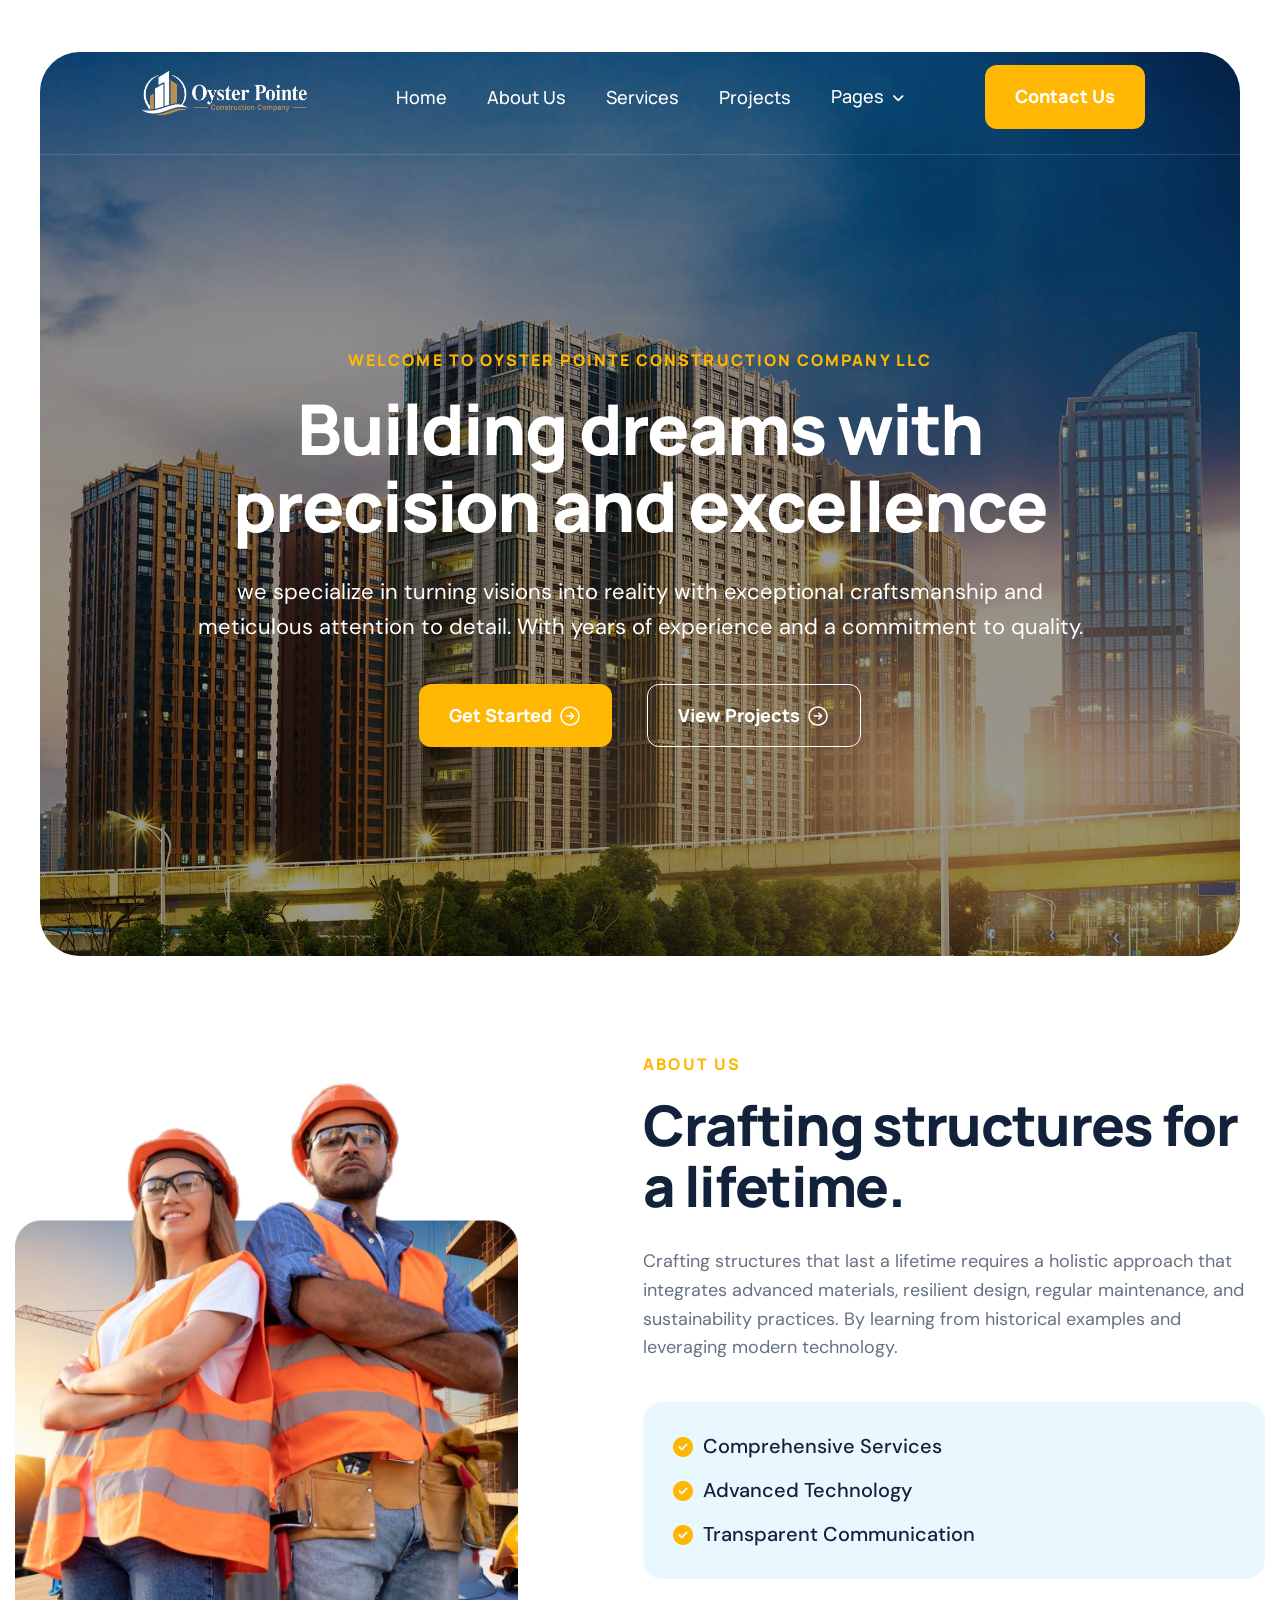
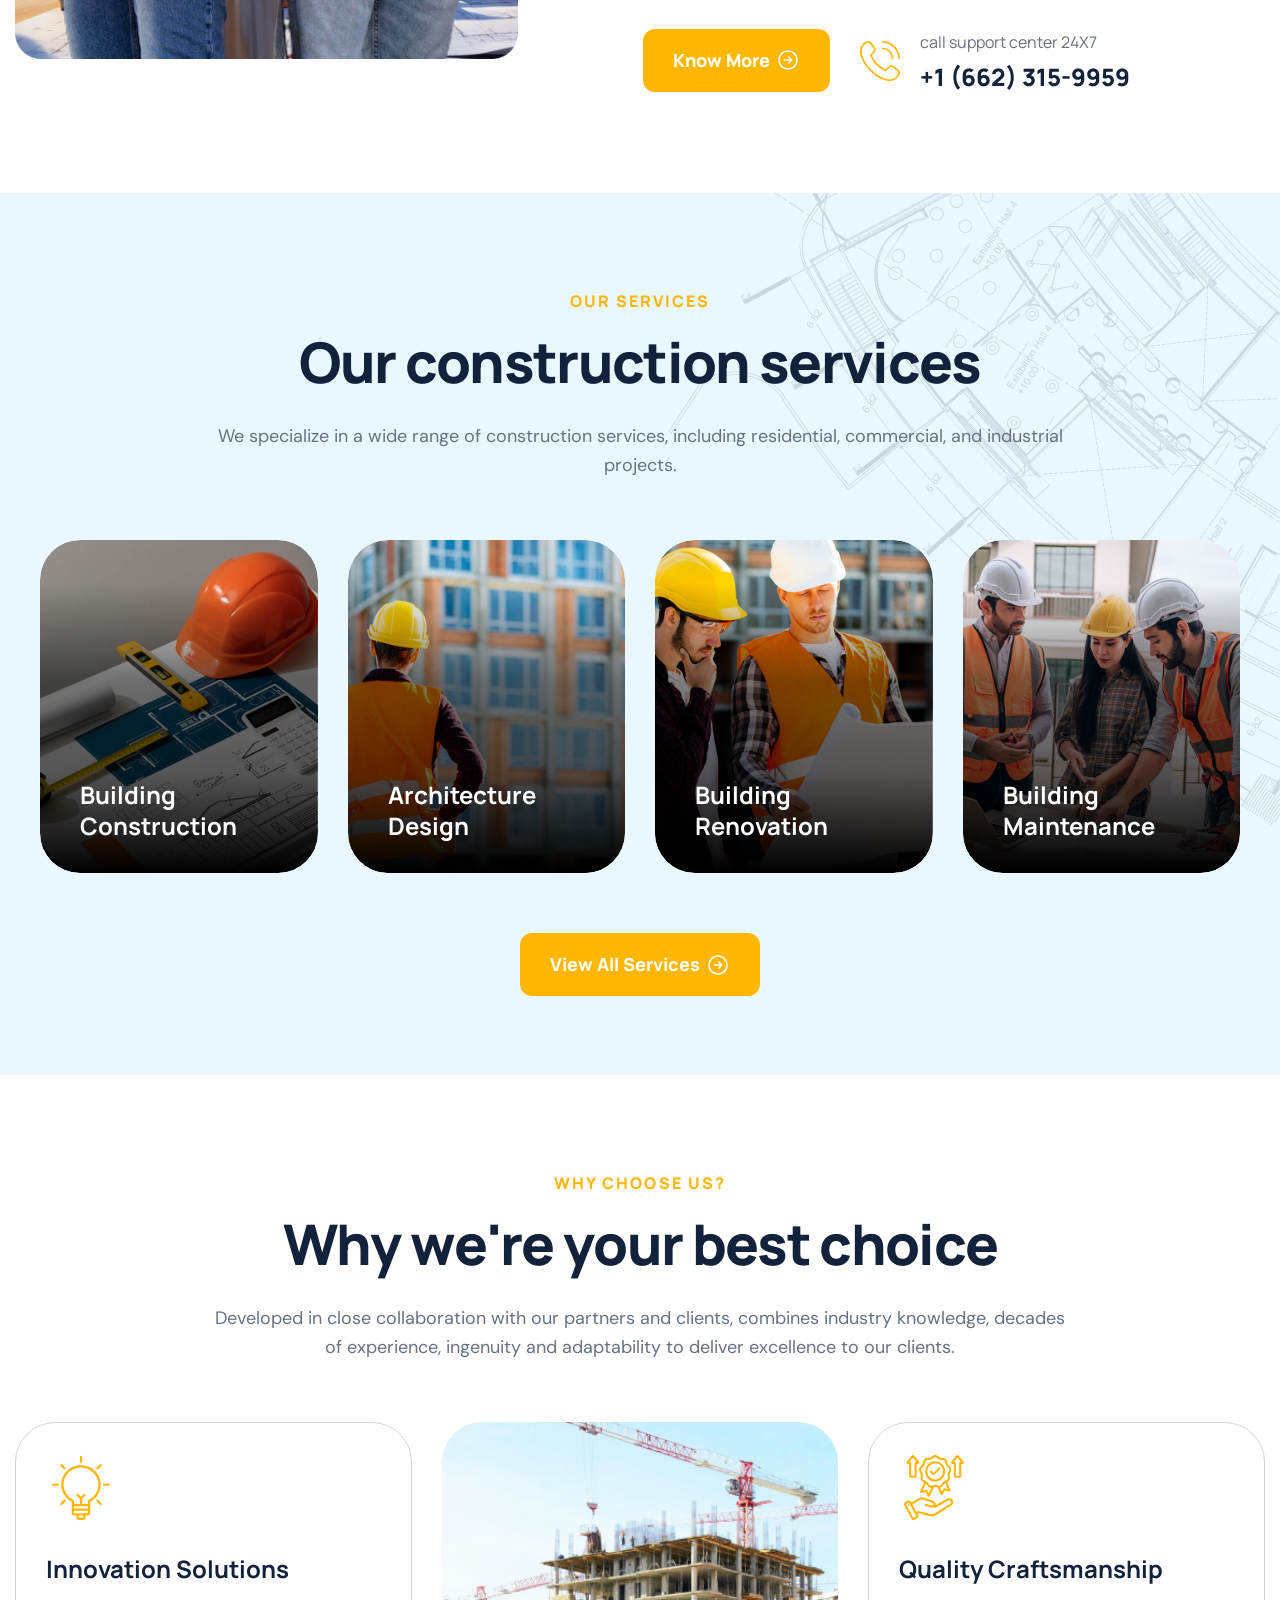
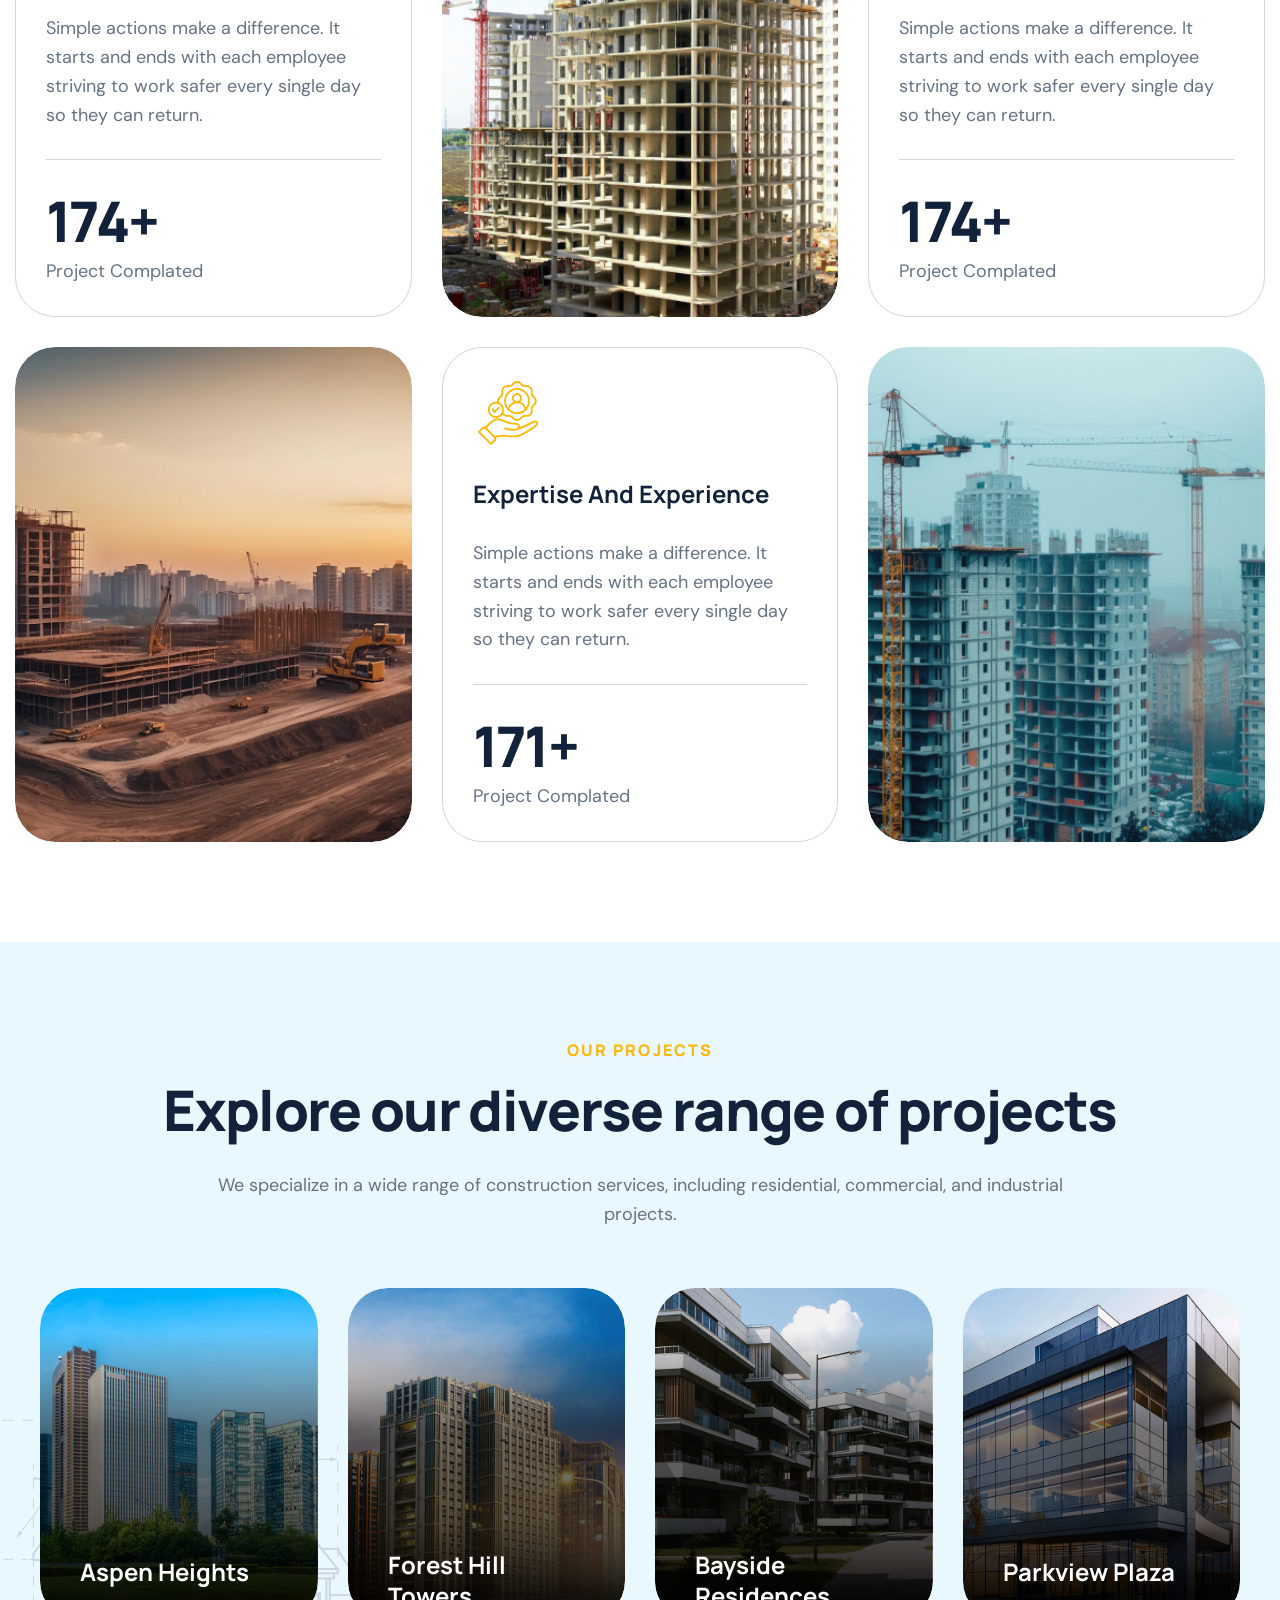
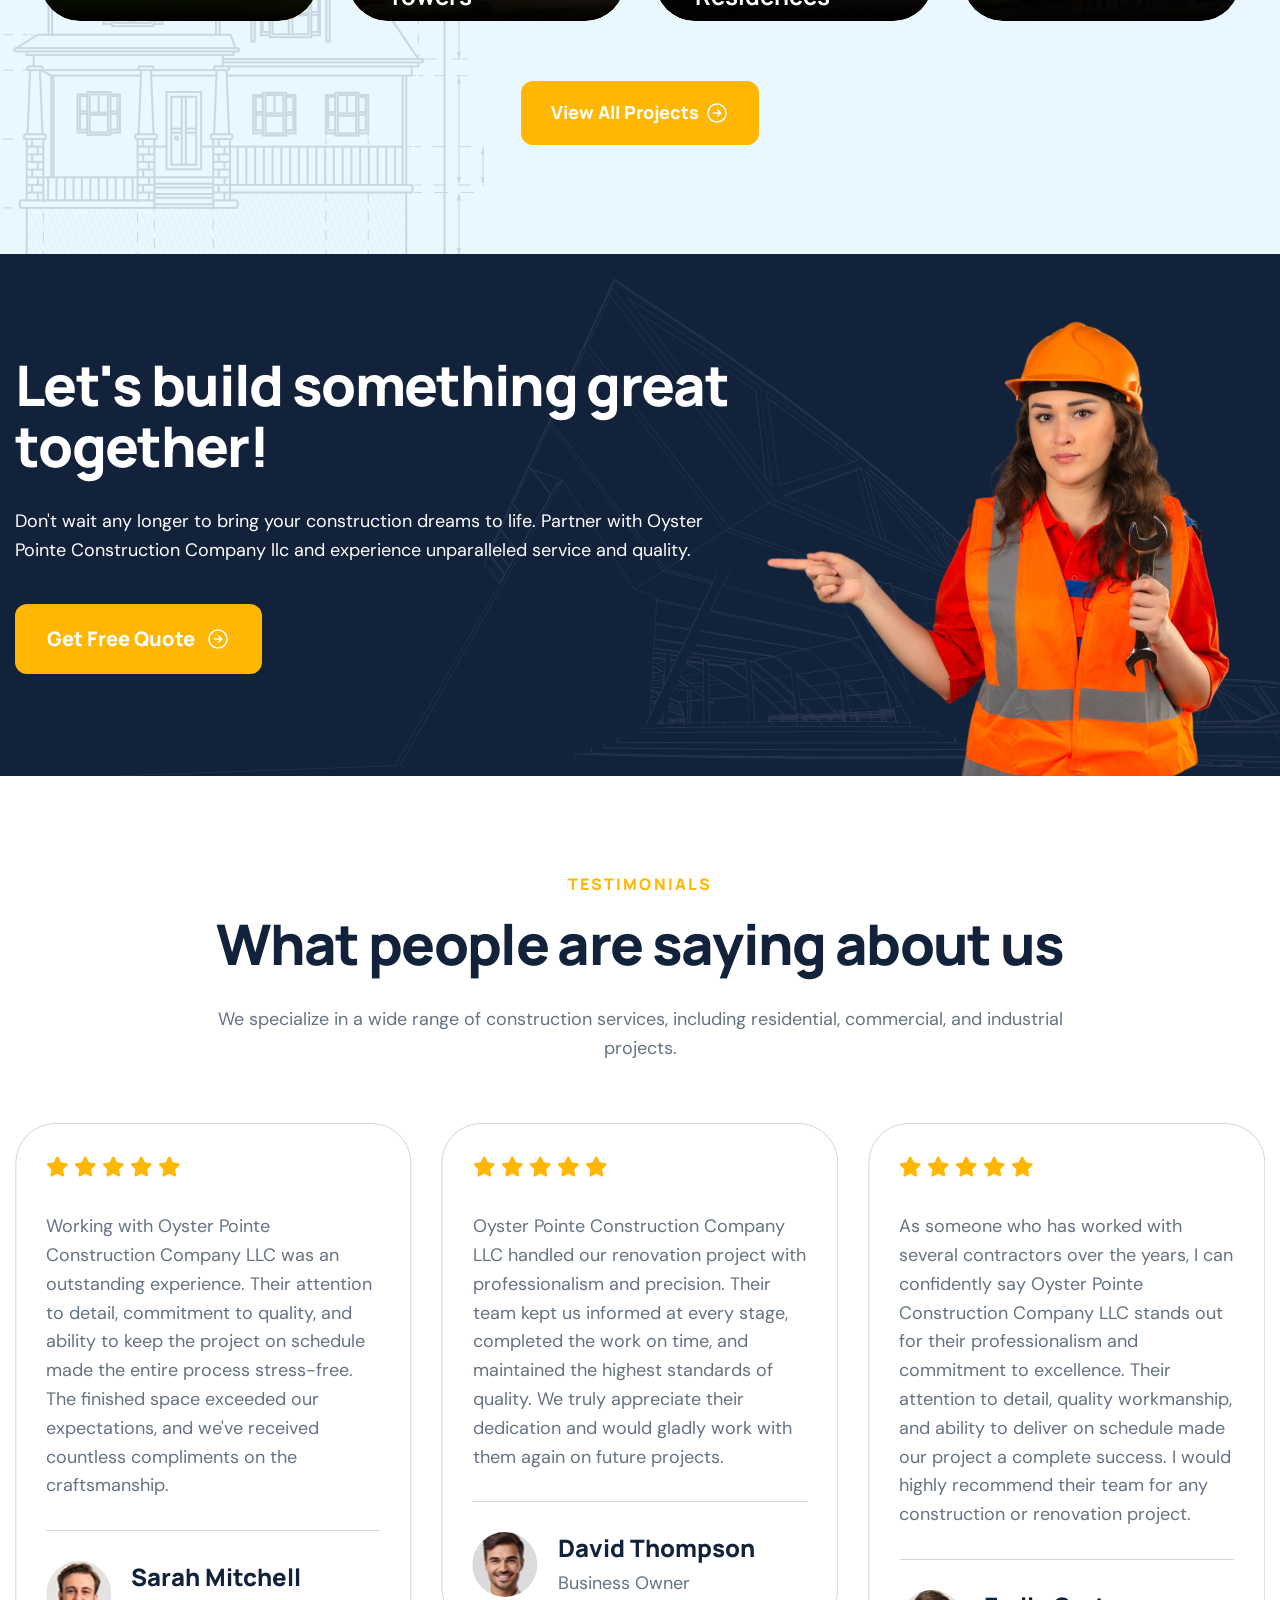
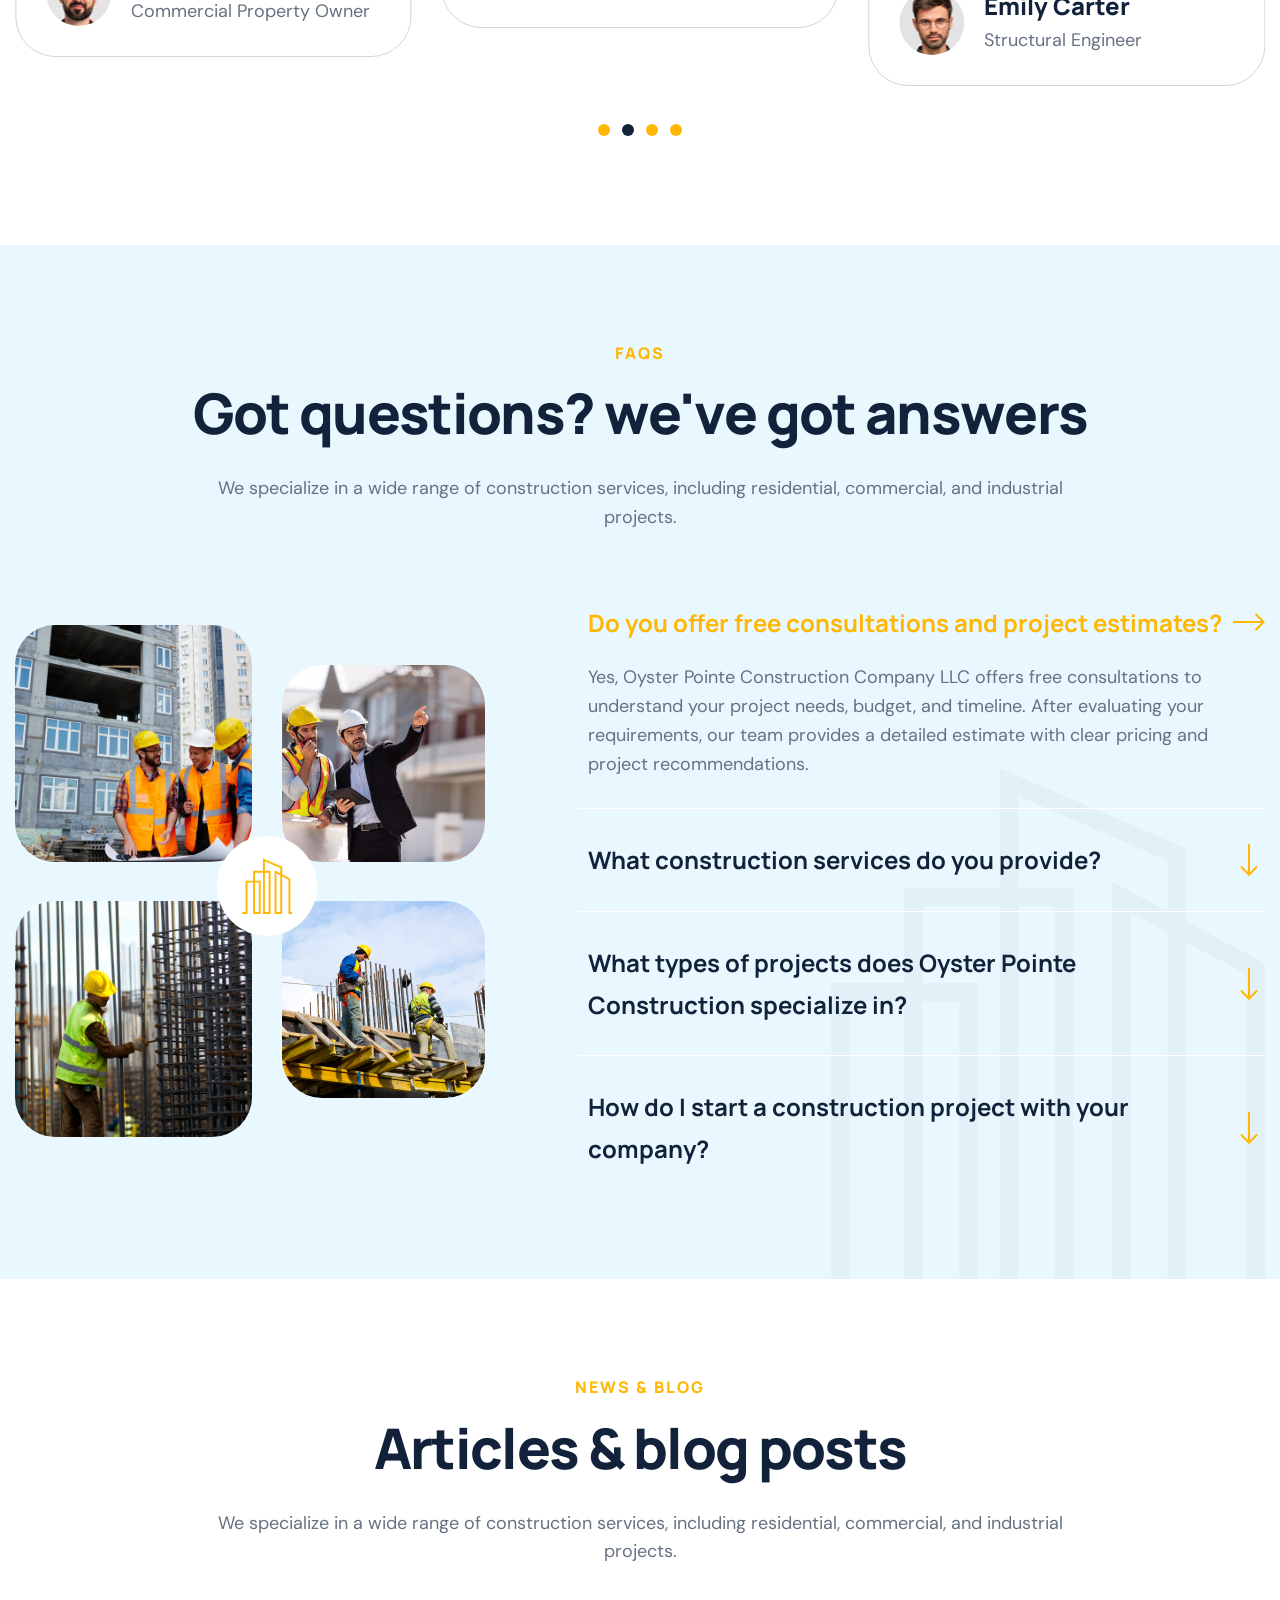
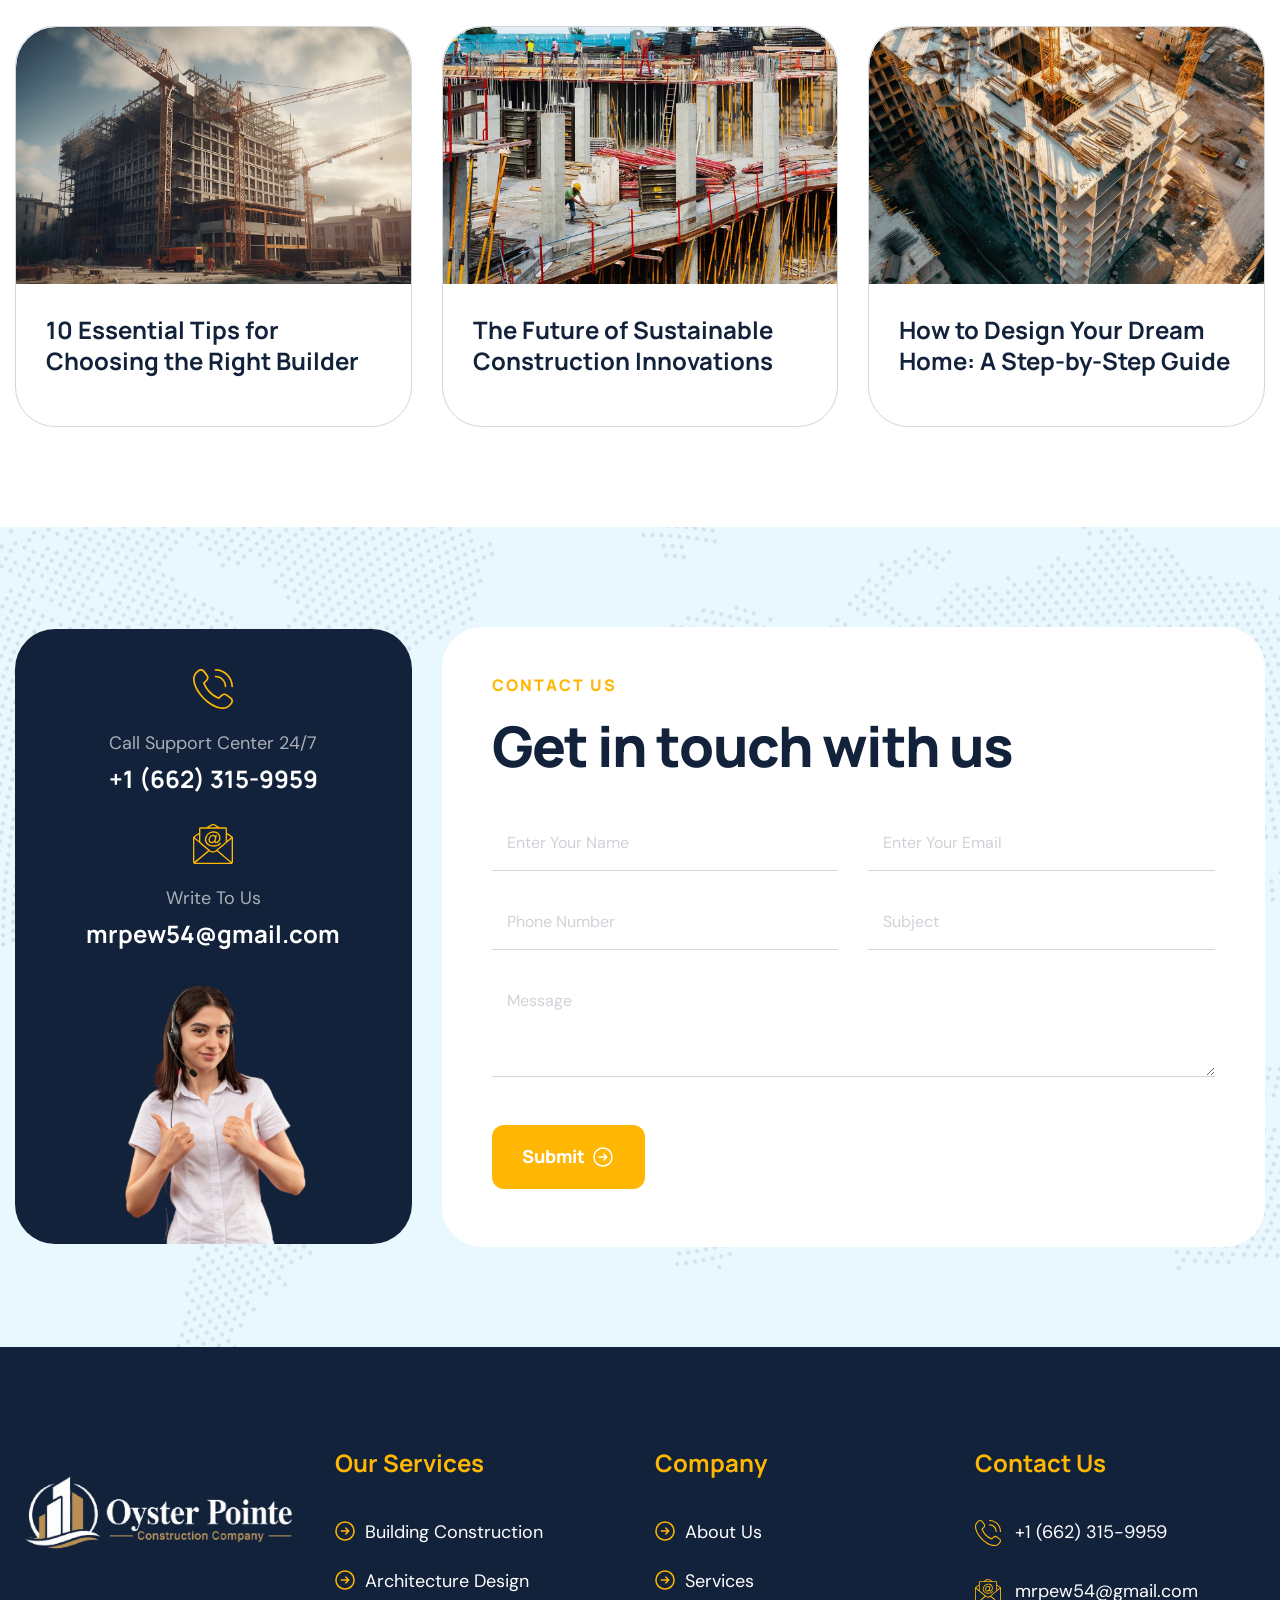
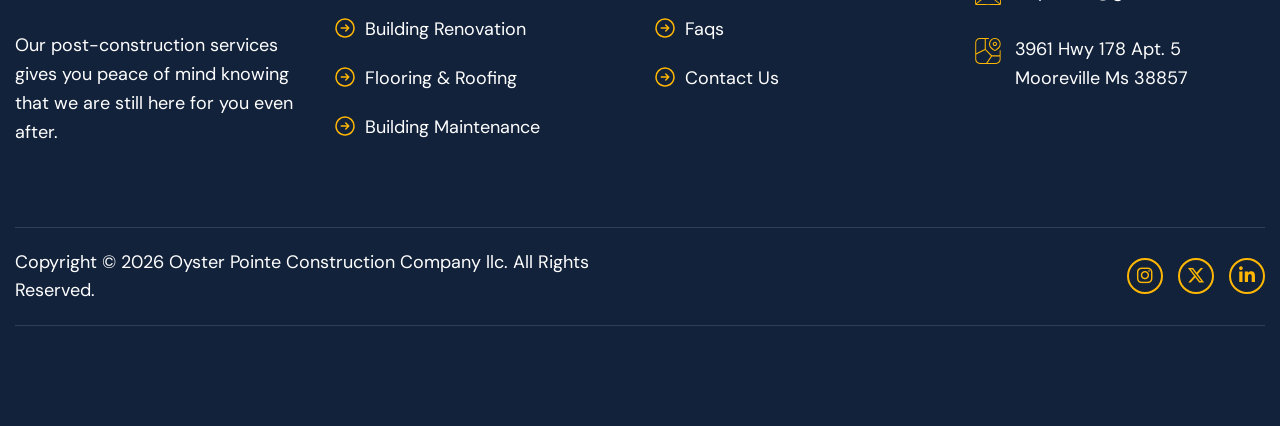
==== commit e317a745: "email and number update" ====
--- a/index.html
+++ b/index.html
@@ -191,7 +191,7 @@
                                 </div>
                                 <div class="about-support-content">
                                     <p>call support center 24X7</p>
-                                    <h3>+1 809 120 6705</h3>
+                                    <h3>+1 (662) 315-9959</h3>
                                 </div>
                             </div>
                         </div>
@@ -1159,7 +1159,7 @@
                             </div>
                             <div class="contact-info-content">
                                 <p>call support center 24/7</p>
-                                <h3>+1 809 120 6705</h3>
+                                <h3>+1 (662) 315-9959</h3>
                             </div>
                         </div>
                         <!-- Contact Info End -->
@@ -1171,7 +1171,7 @@
                             </div>
                             <div class="contact-info-content">
                                 <p>write to us</p>
-                                <h3>info@domain.com</h3>
+                                <h3>mrpew54@gmail.com</h3>
                             </div>
                         </div>
                         <!-- Contact Info End -->
@@ -1309,7 +1309,7 @@
                                 <img src="images/icon-phone.svg" alt="">
                             </div>
                             <!-- Icon Box End -->
-                            <p>+1 809 120 6705</p>
+                            <p>+1 (662) 315-9959</p>
                         </div>
                         <!-- Info Box End -->
 
@@ -1320,7 +1320,7 @@
                                 <img src="images/icon-mail.svg" alt="">
                             </div>
                             <!-- Icon Box End -->
-                            <p>info@domain.com</p>
+                            <p>mrpew54@gmail.com</p>
                         </div>
                         <!-- Info Box End -->
 
@@ -1331,7 +1331,8 @@
                                 <img src="images/icon-location.svg" alt="">
                             </div>
                             <!-- Icon Box End -->
-                            <p>2972 Westheimer Rd. Santa Ana, Illinois 85486</p>
+                            <p>3961 Hwy 178 Apt. 5
+                                Mooreville Ms 38857</p>
                         </div>
                         <!-- Info Box End -->
                     </div>
--- a/css/custom.css
+++ b/css/custom.css
@@ -468,7 +468,9 @@
 }
 
 .navbar {
-    padding: 5px 80px;
+    padding: 12px 80px;
+    display: flex;
+    align-items: center;
 }
 
 .navbar-brand {
@@ -479,9 +481,33 @@
 }
 
 .navbar-logo {
-    height: 120px;
+    height: 90px;
     width: auto;
     display: block;
+    margin: 0;
+    padding: 0;
+}
+
+/* Tablets */
+@media (max-width: 992px) {
+    .navbar {
+        padding: 10px 30px;
+    }
+
+    .navbar-logo {
+        height: 55px;
+    }
+}
+
+/* Phones */
+@media (max-width: 576px) {
+    .navbar {
+        padding: 10px 15px;
+    }
+
+    .navbar-logo {
+        height: 65px;
+    }
 }
 .main-menu .nav-menu-wrapper {
     flex: 1;
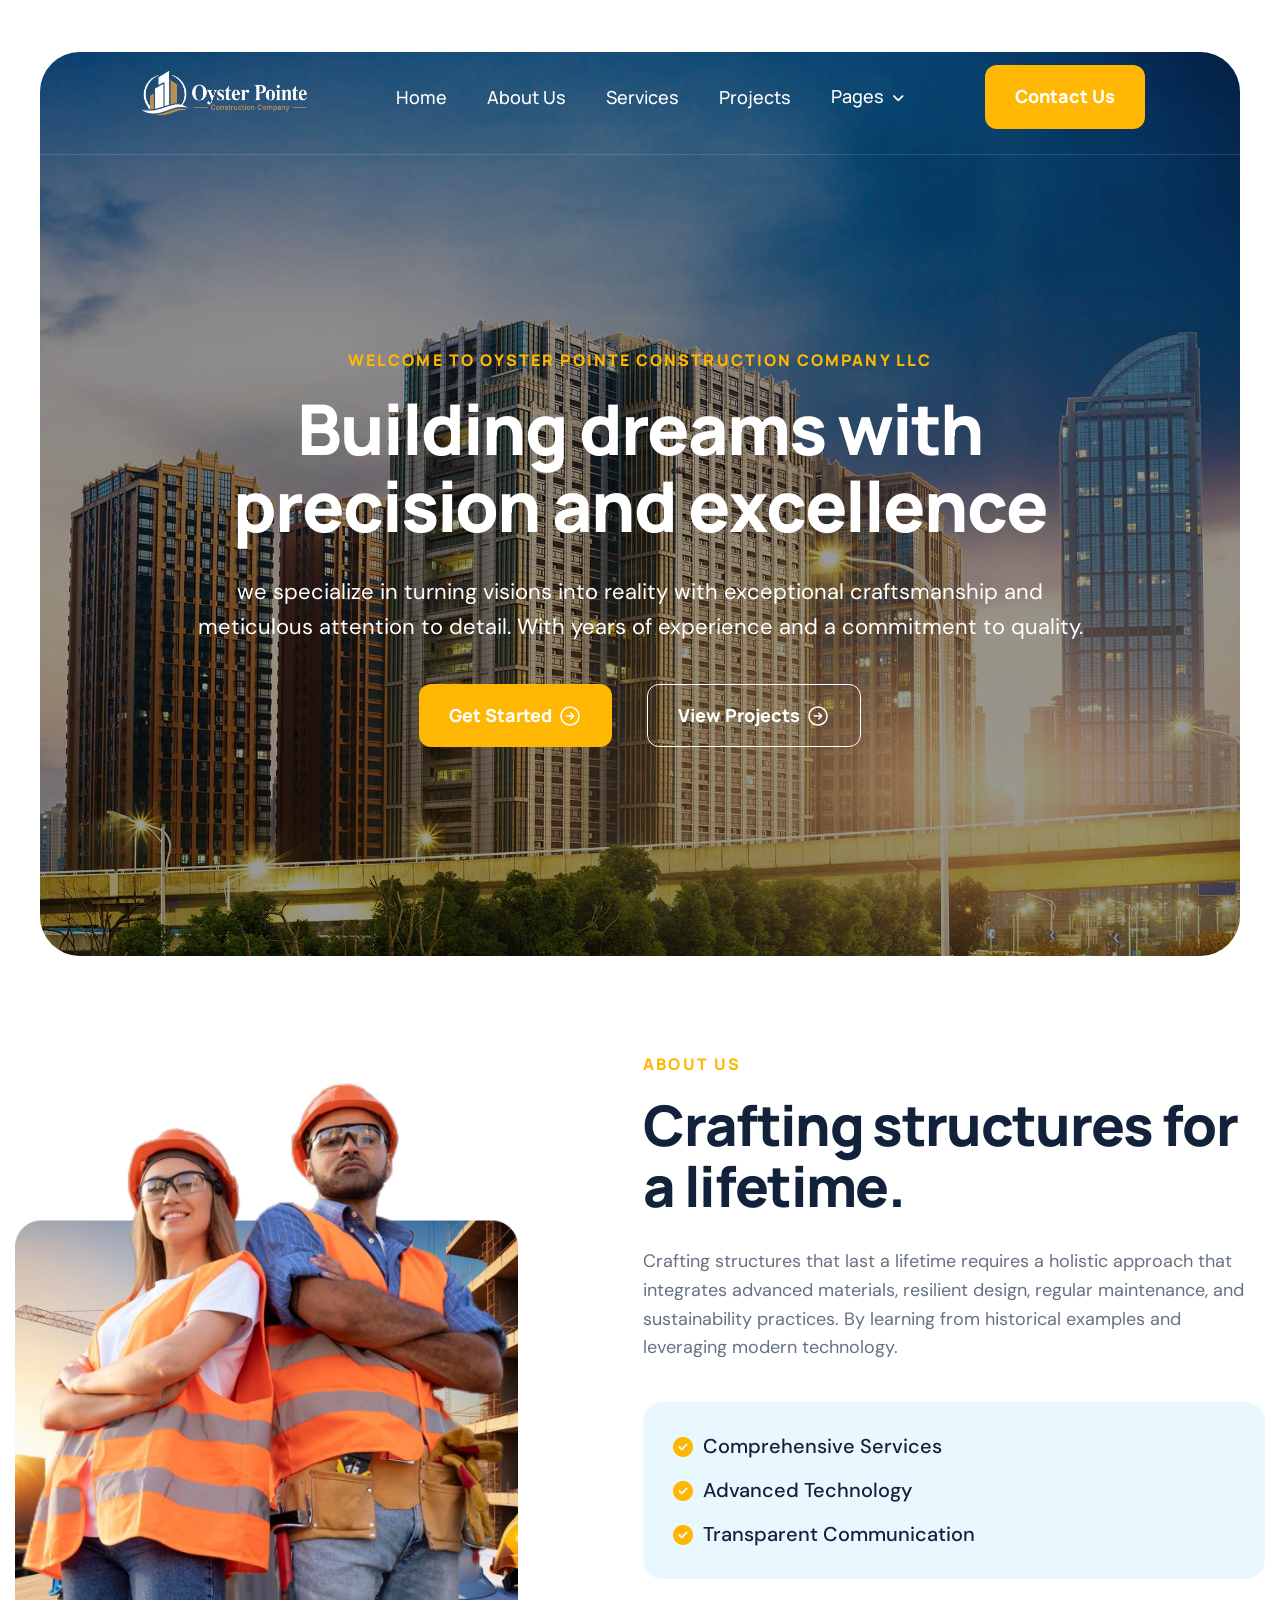
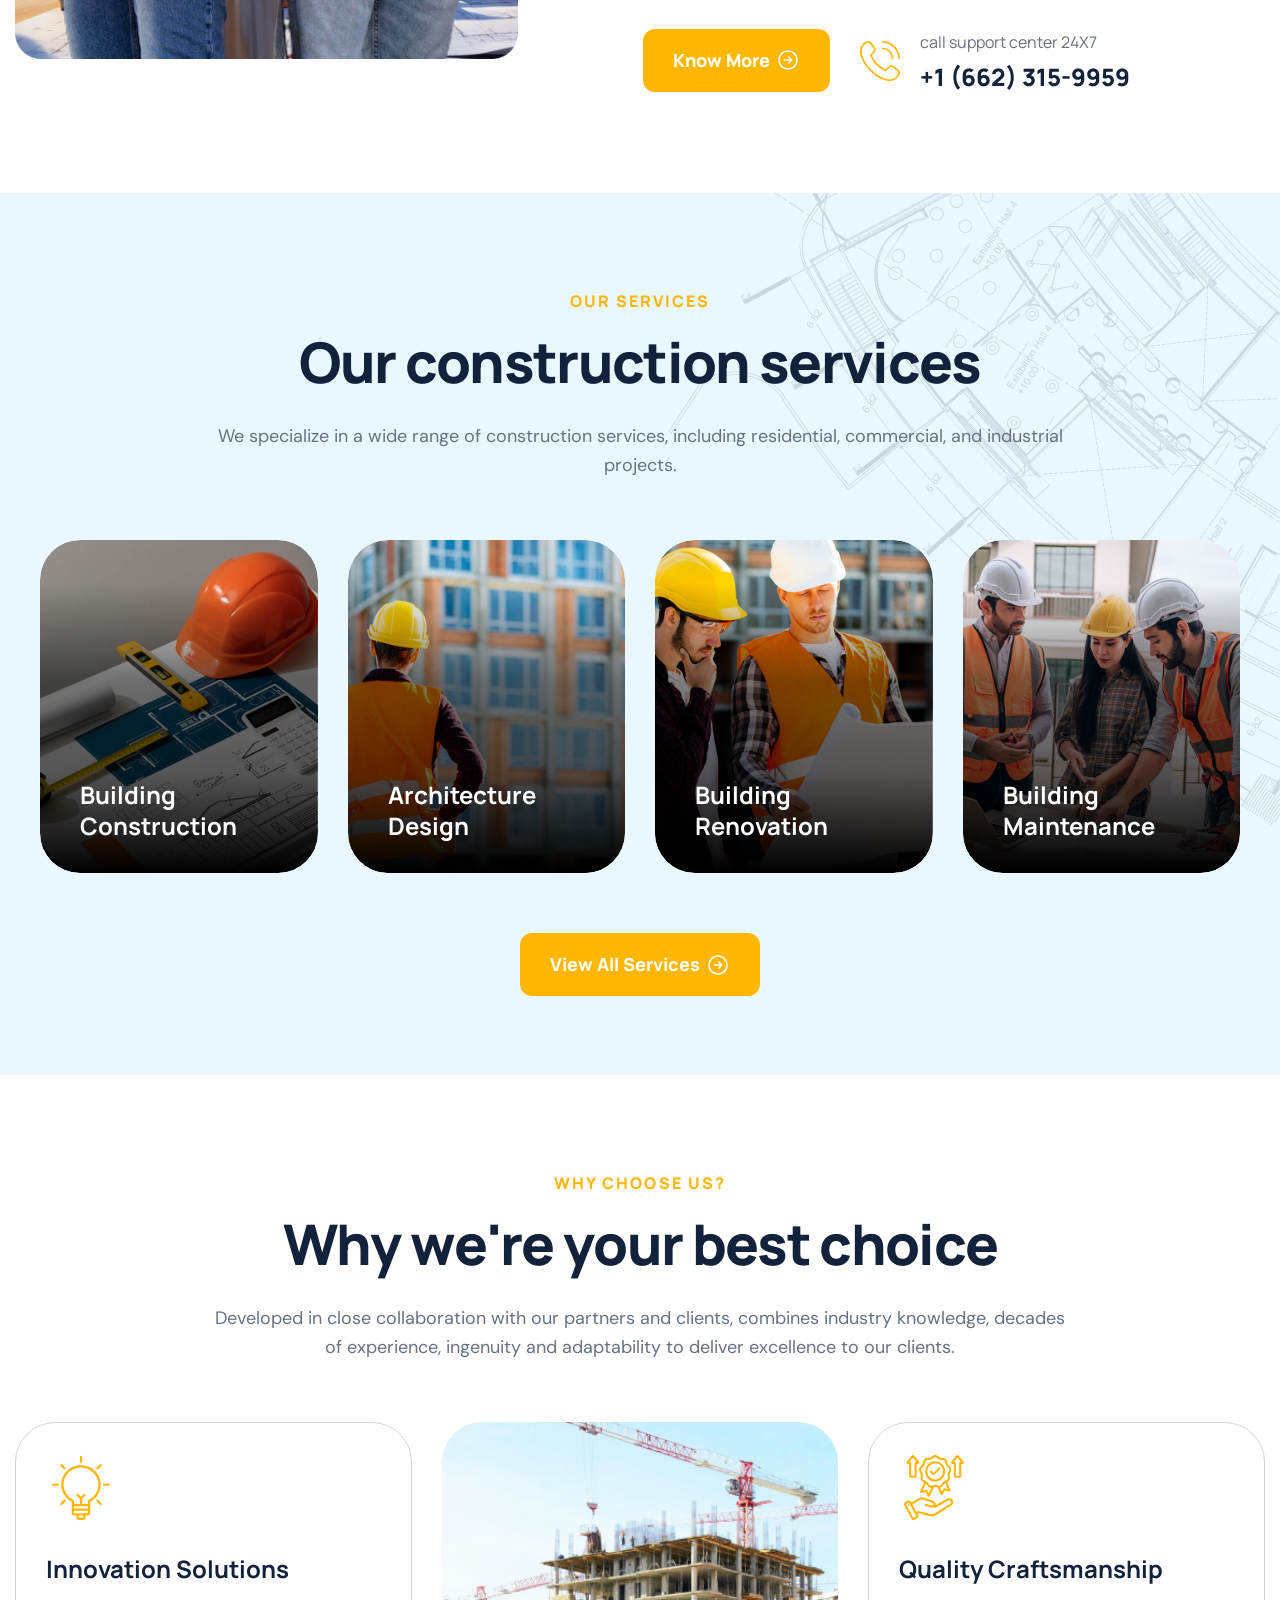
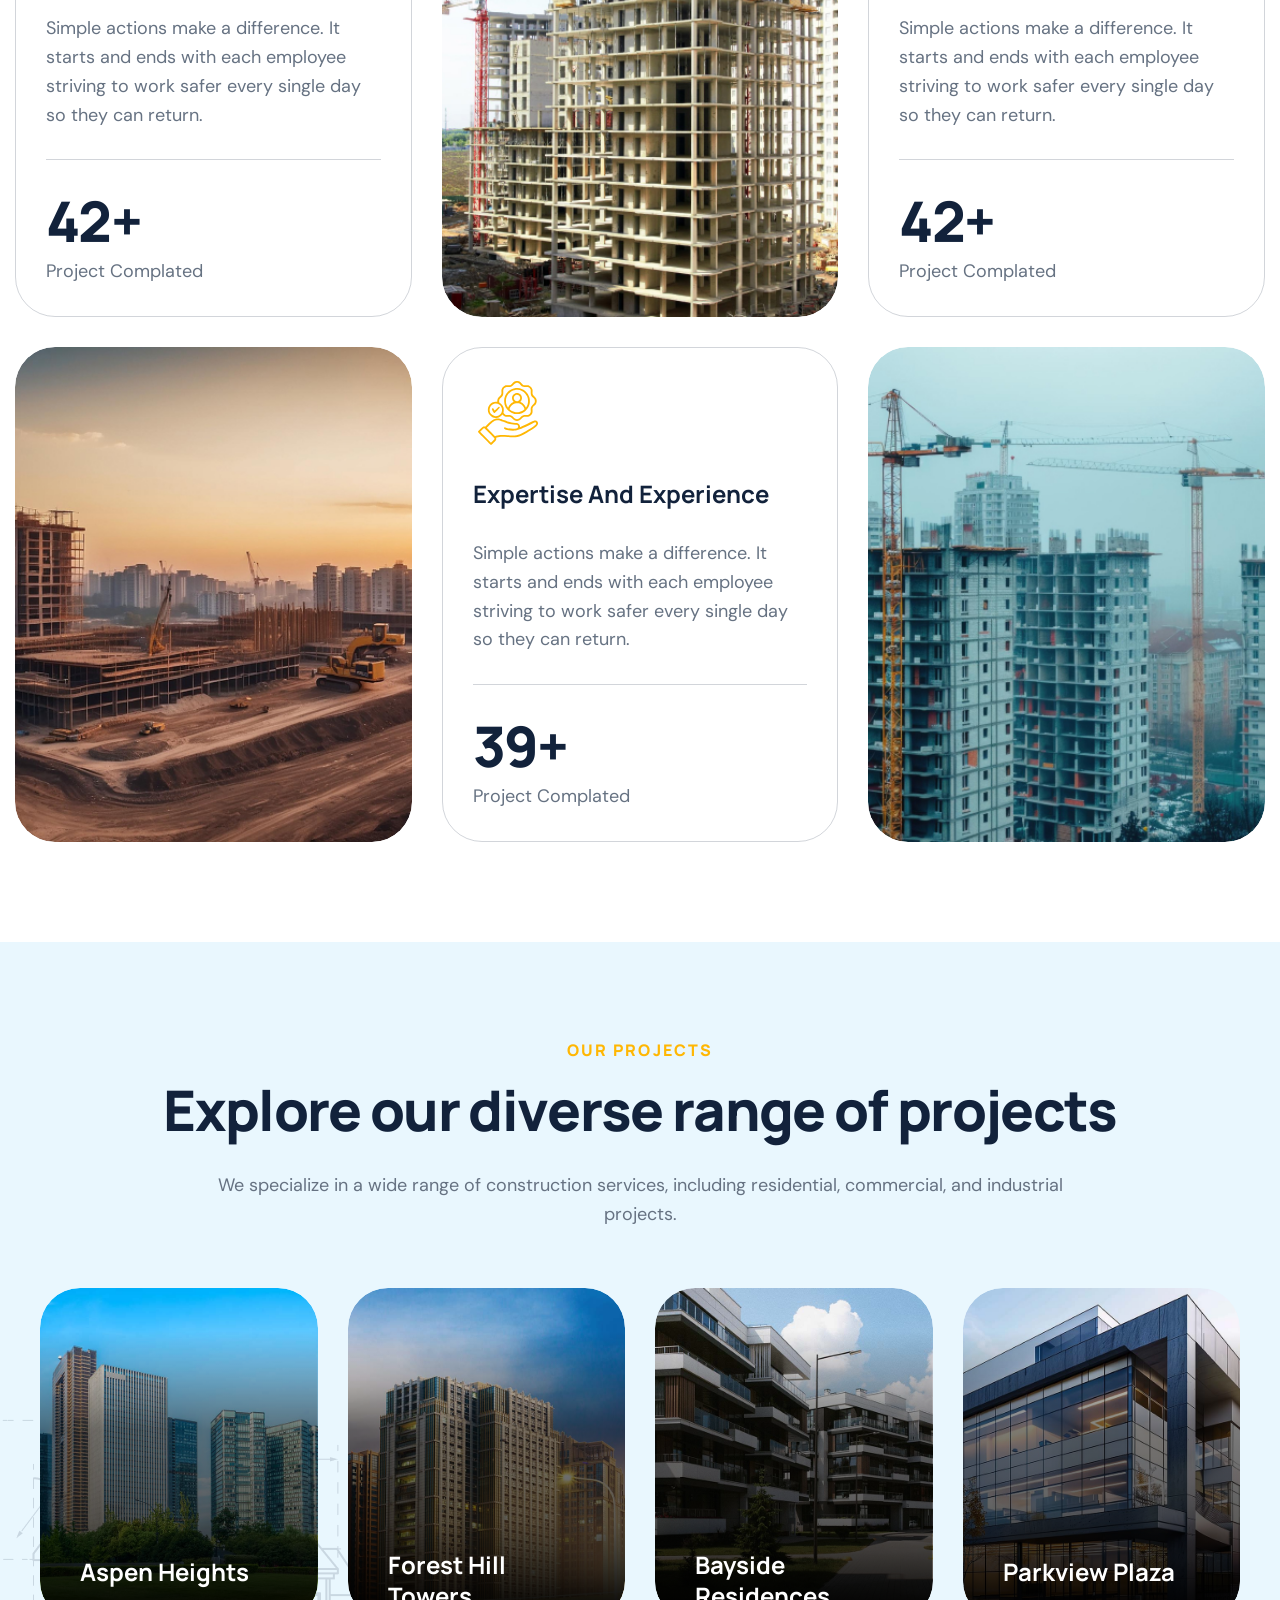
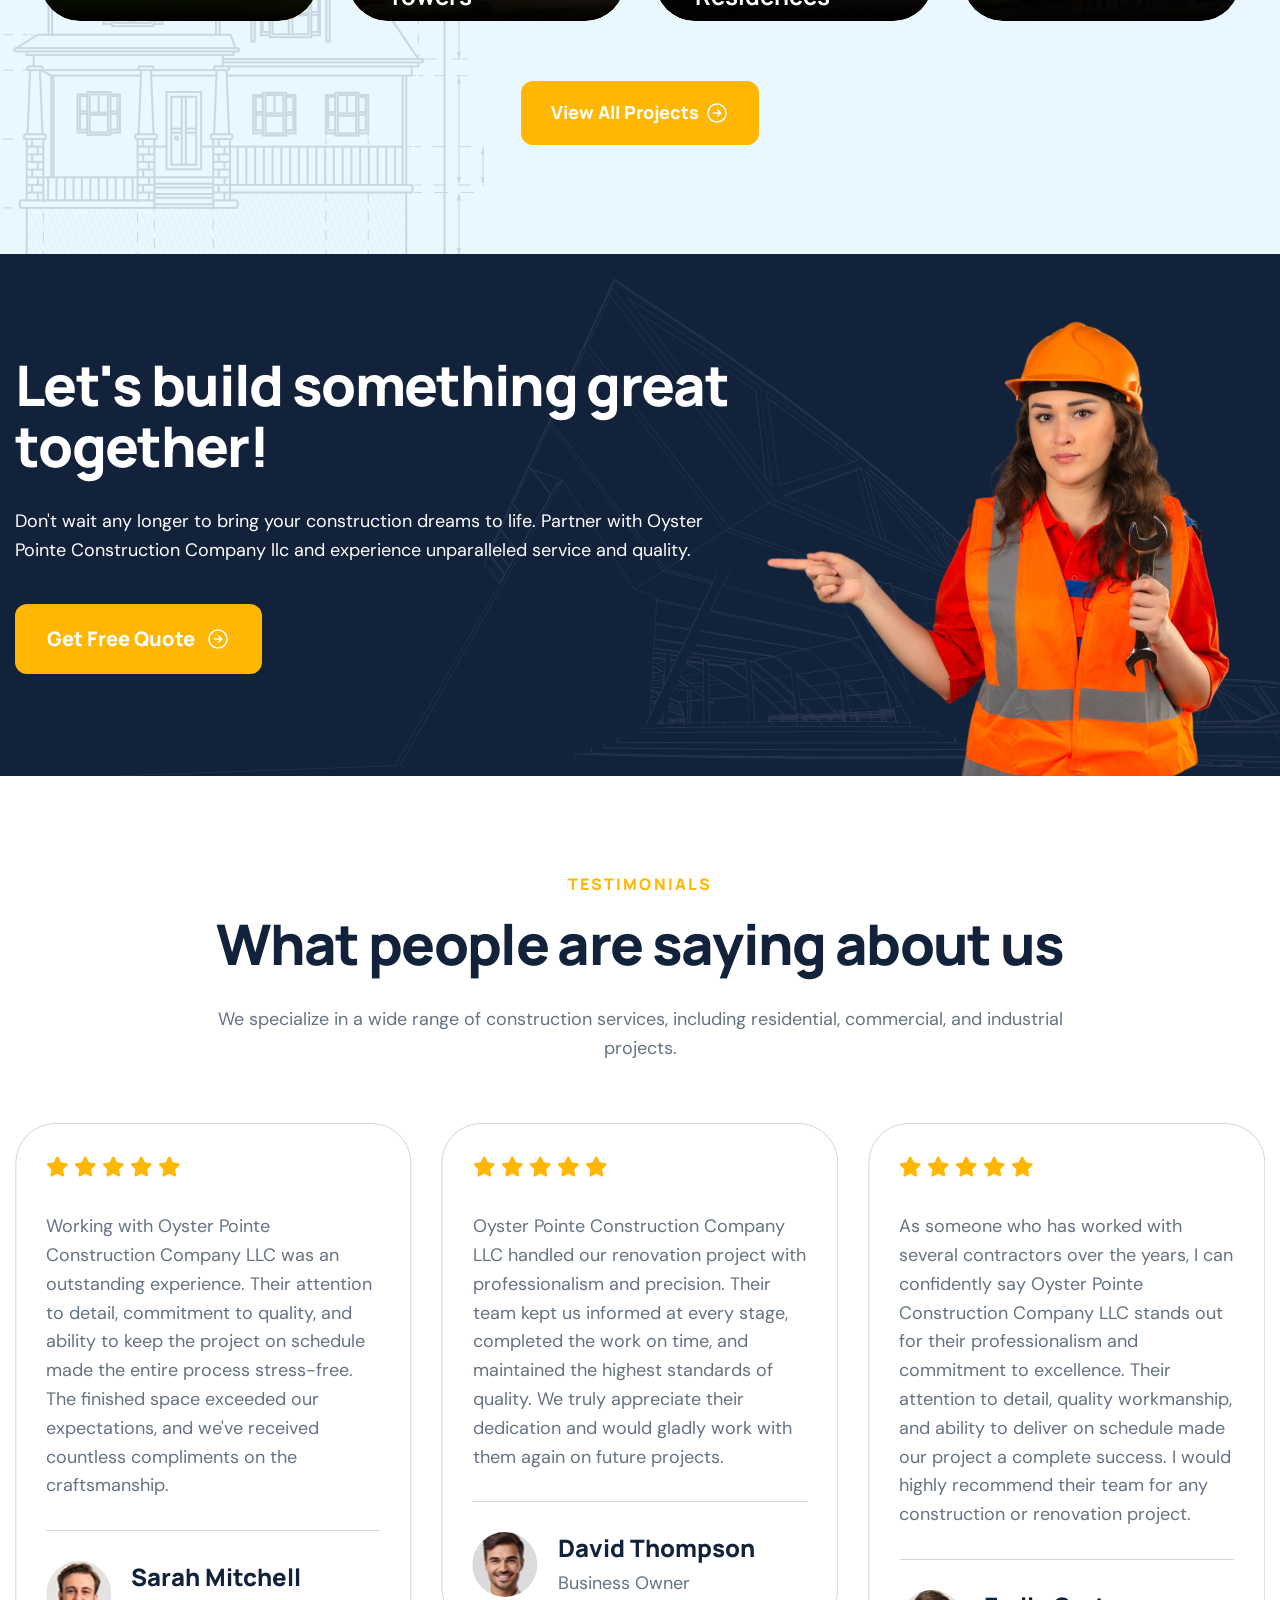
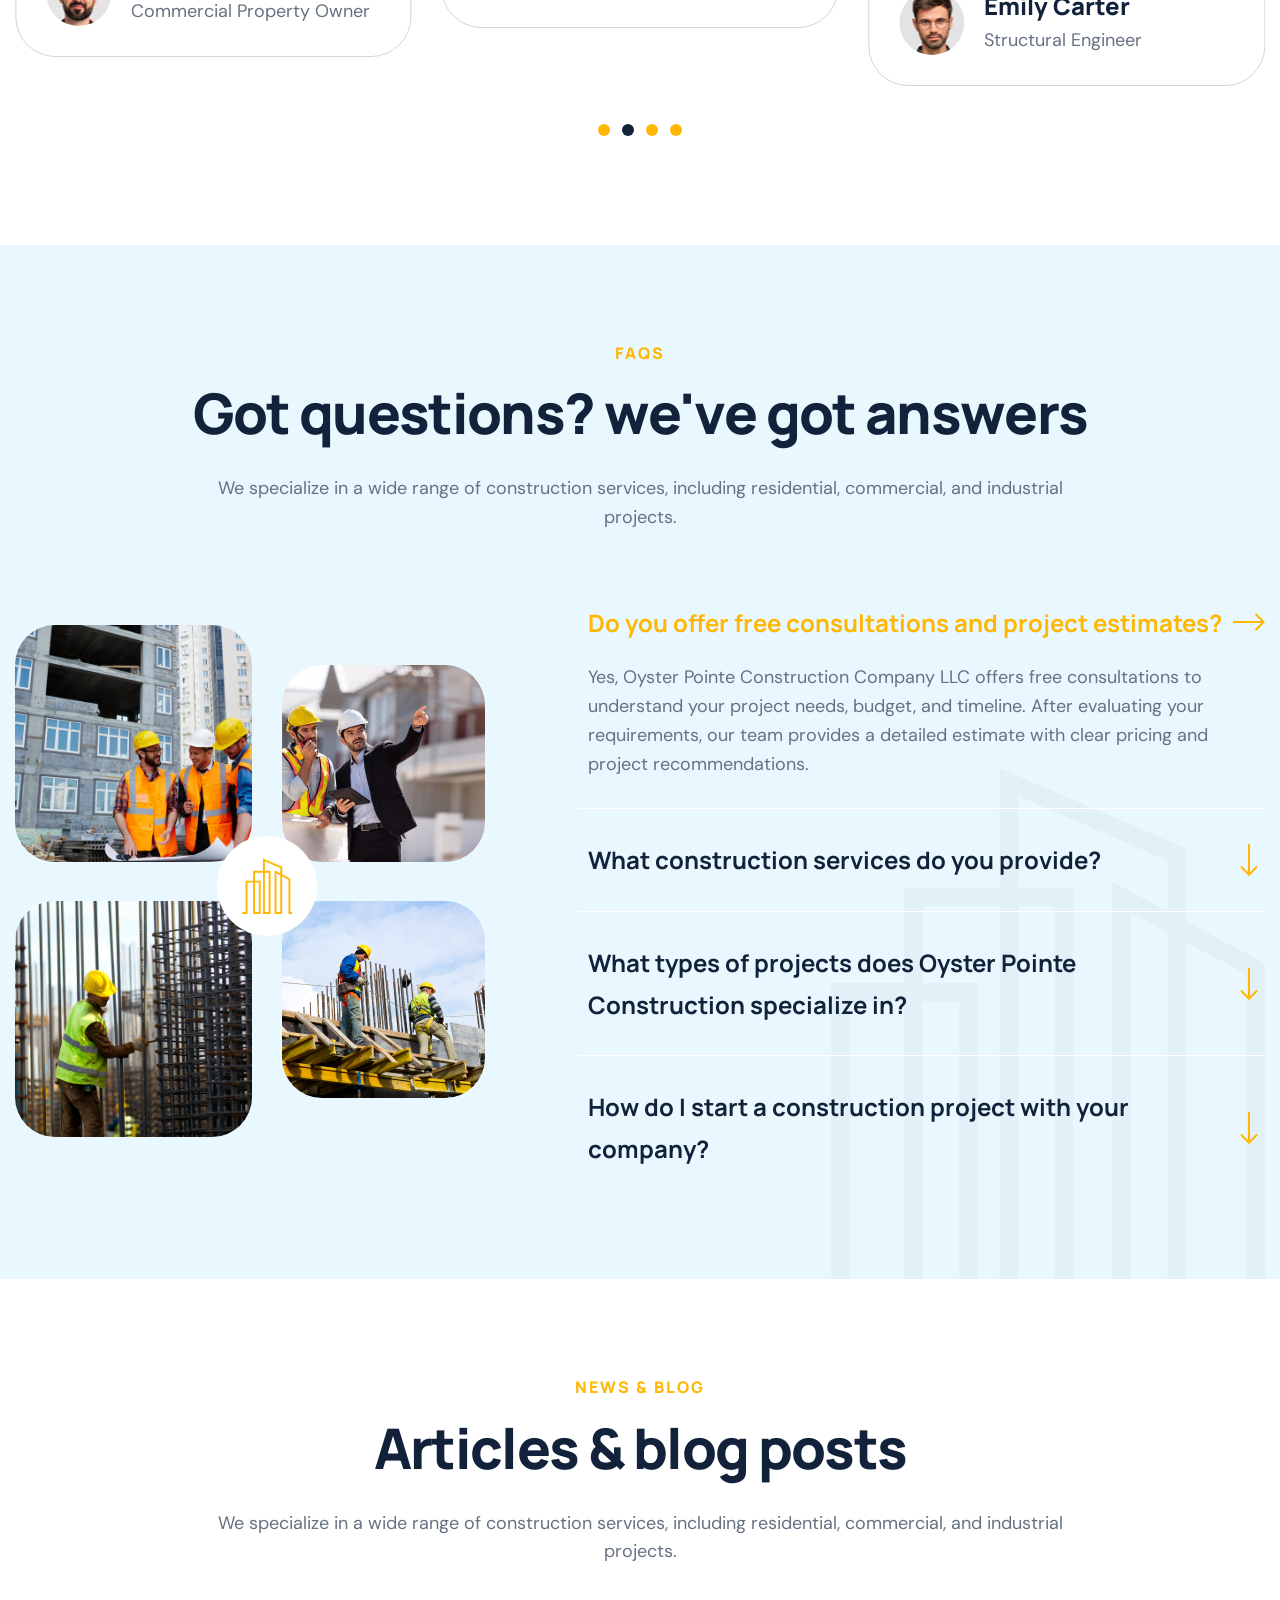
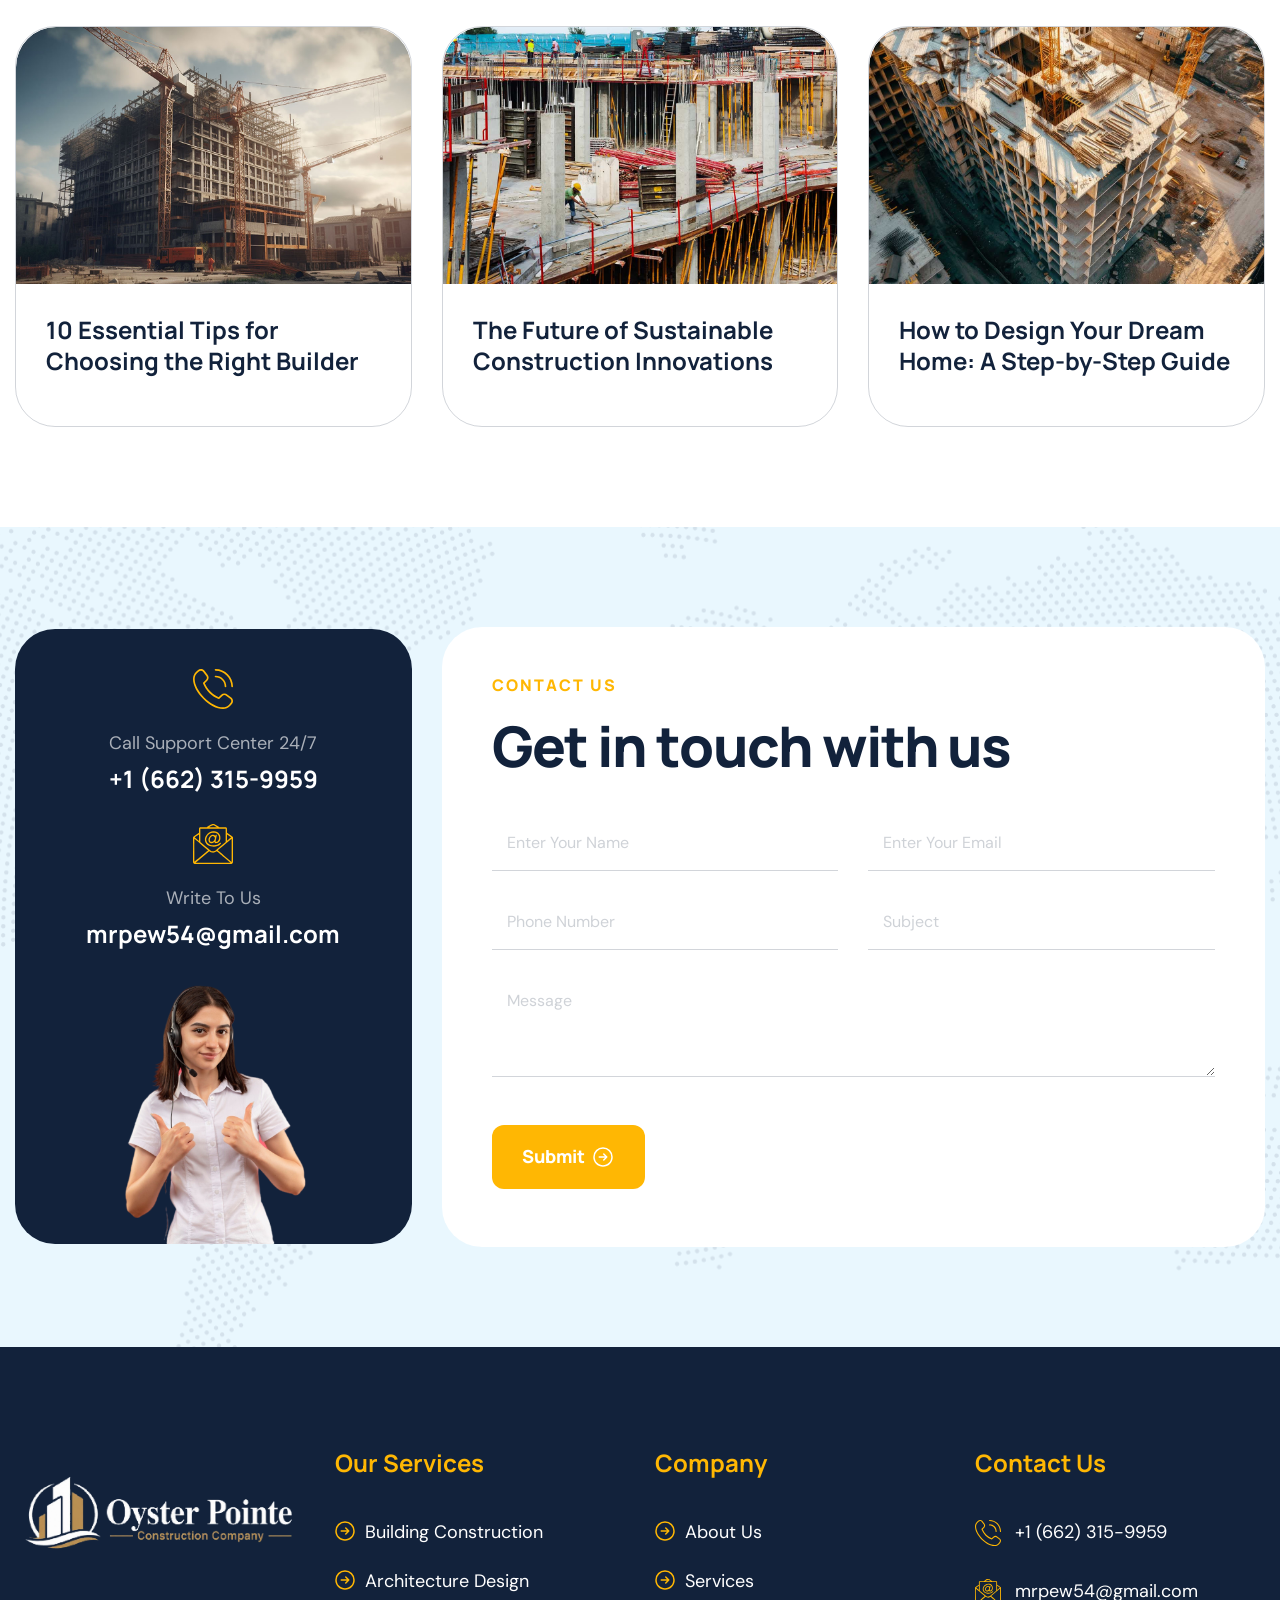
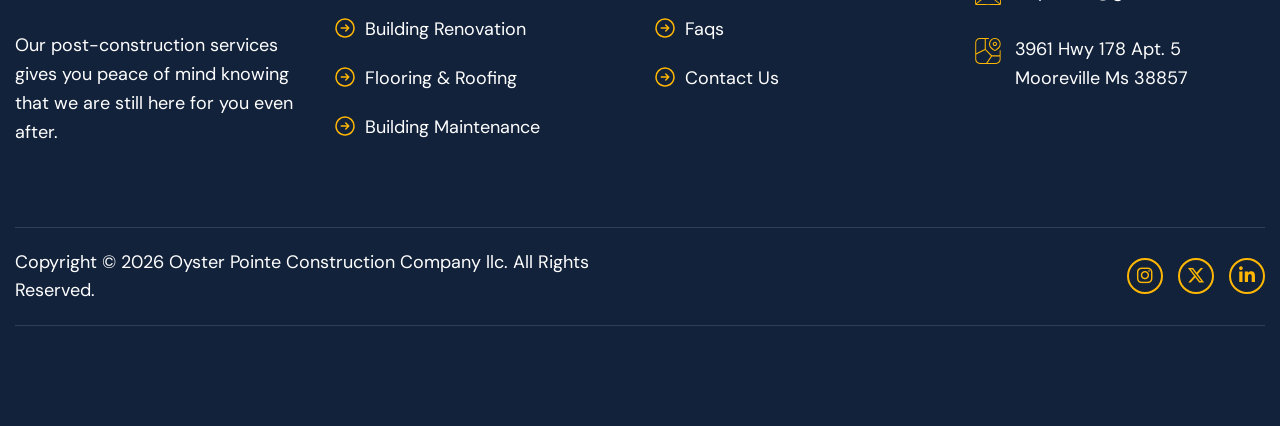
==== commit f272c5d2: "update on the index.html" ====
--- a/index.html
+++ b/index.html
@@ -406,7 +406,7 @@
                                 safer every single day so they can return.</p>
                         </div>
                         <div class="why-choose-counter">
-                            <h3><span class="counter">800</span>+</h3>
+                            <h3><span class="counter">300</span>+</h3>
                             <p>project complated</p>
                         </div>
                     </div>
@@ -435,7 +435,7 @@
                                 safer every single day so they can return.</p>
                         </div>
                         <div class="why-choose-counter">
-                            <h3><span class="counter">800</span>+</h3>
+                            <h3><span class="counter">300</span>+</h3>
                             <p>project complated</p>
                         </div>
                     </div>
@@ -464,7 +464,7 @@
                                 safer every single day so they can return.</p>
                         </div>
                         <div class="why-choose-counter">
-                            <h3><span class="counter">800</span>+</h3>
+                            <h3><span class="counter">300</span>+</h3>
                             <p>project complated</p>
                         </div>
                     </div>
